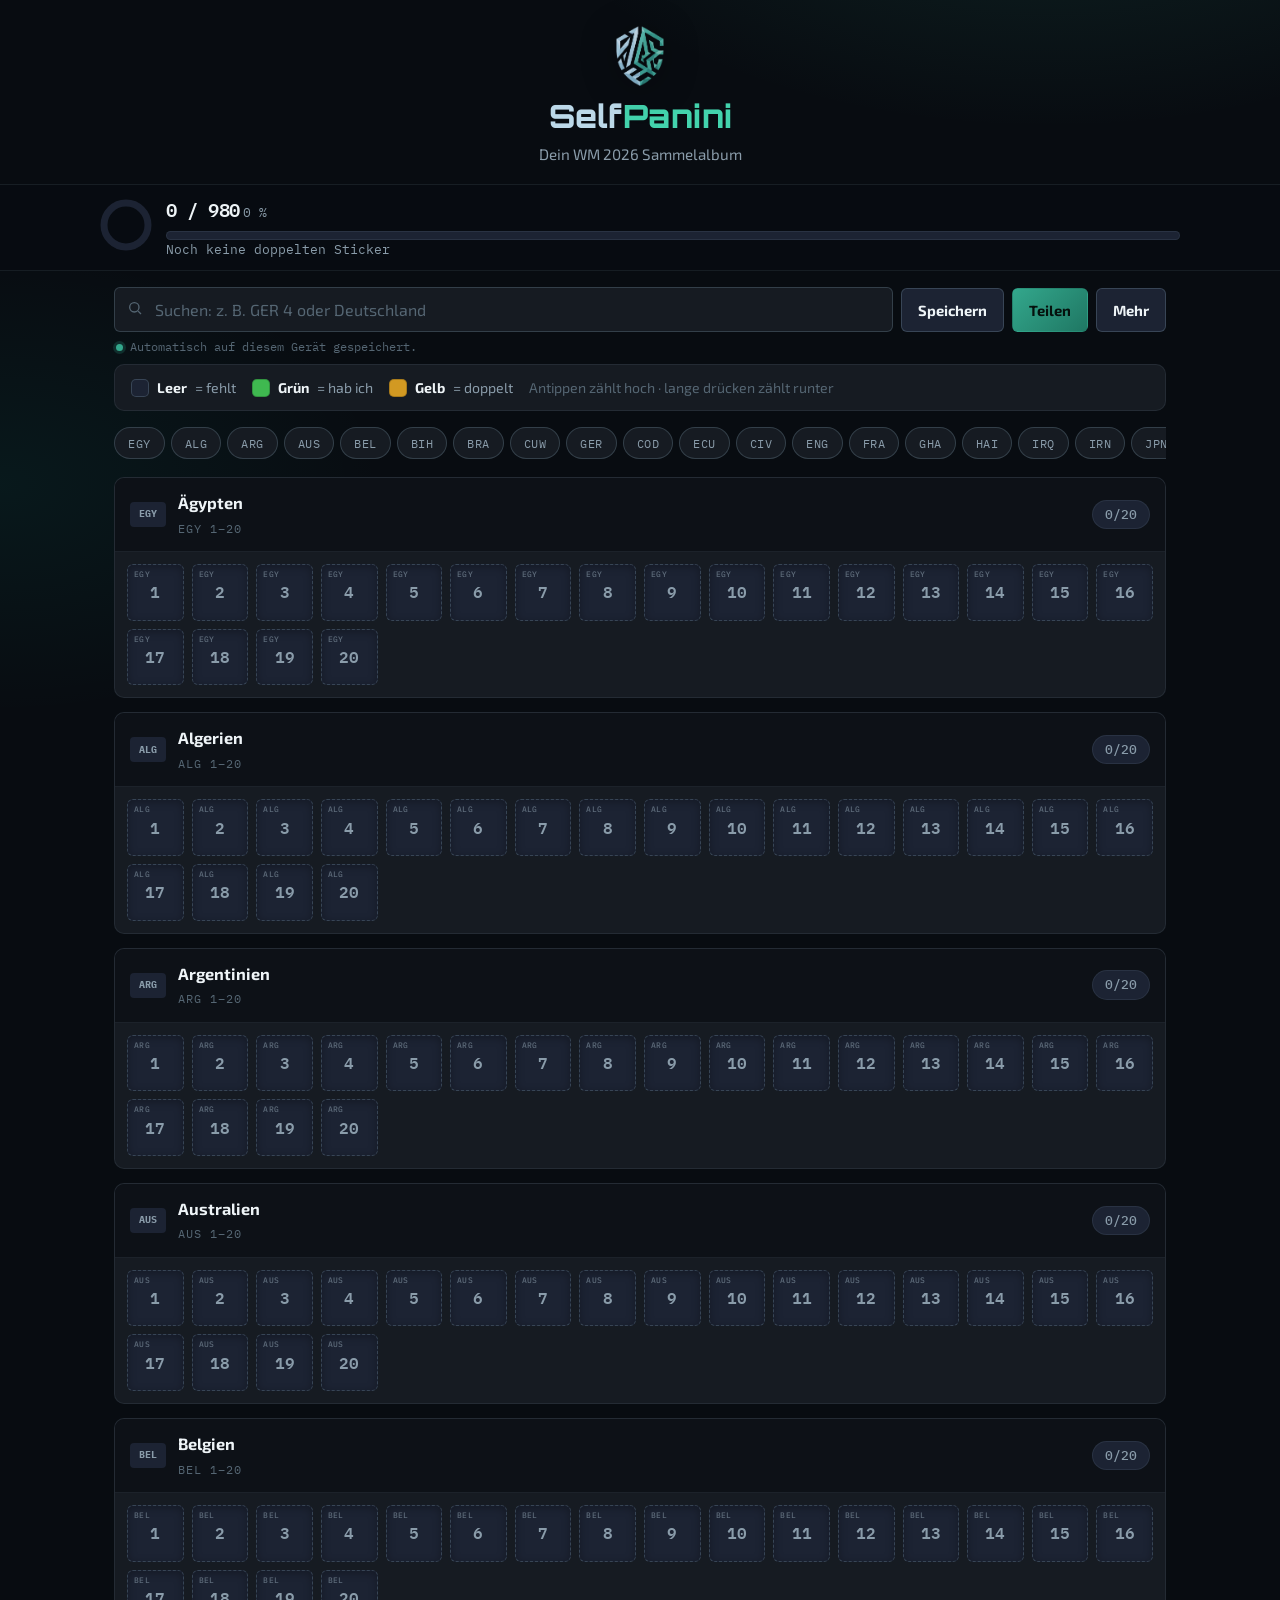
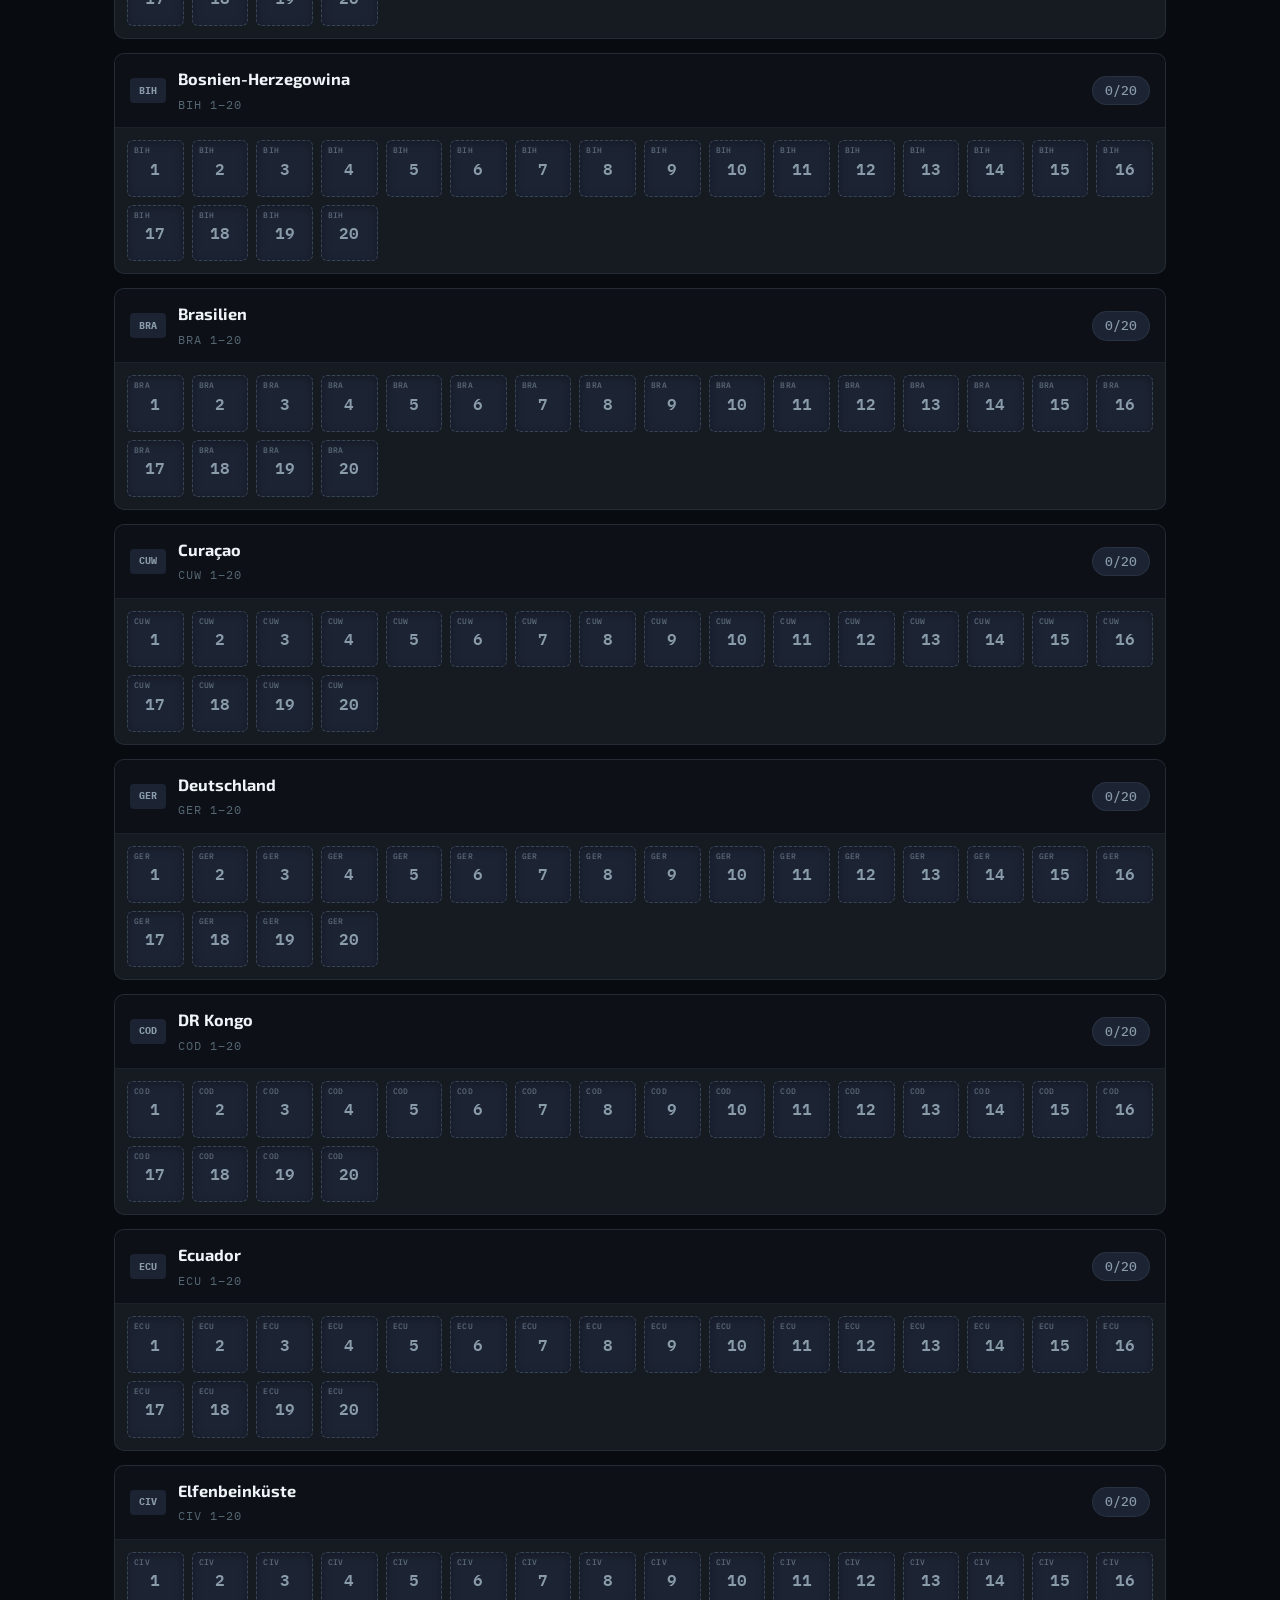
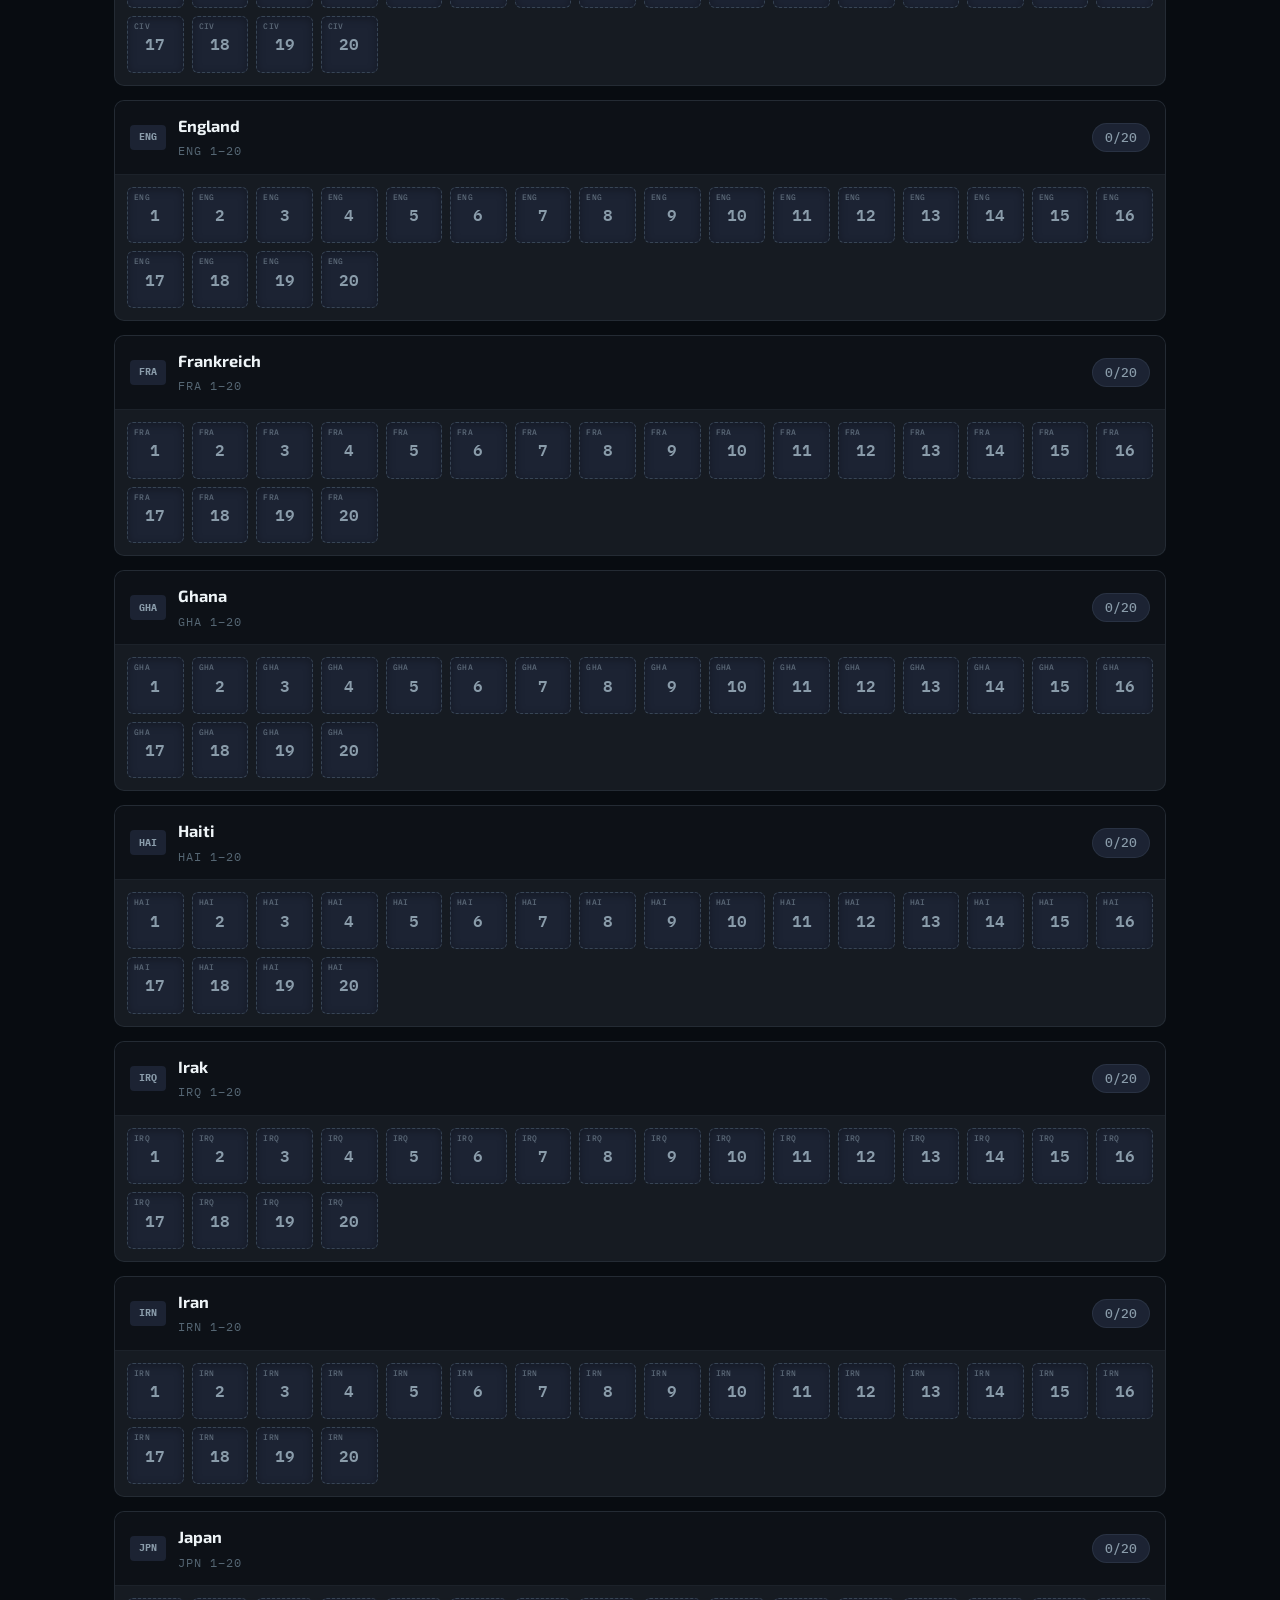
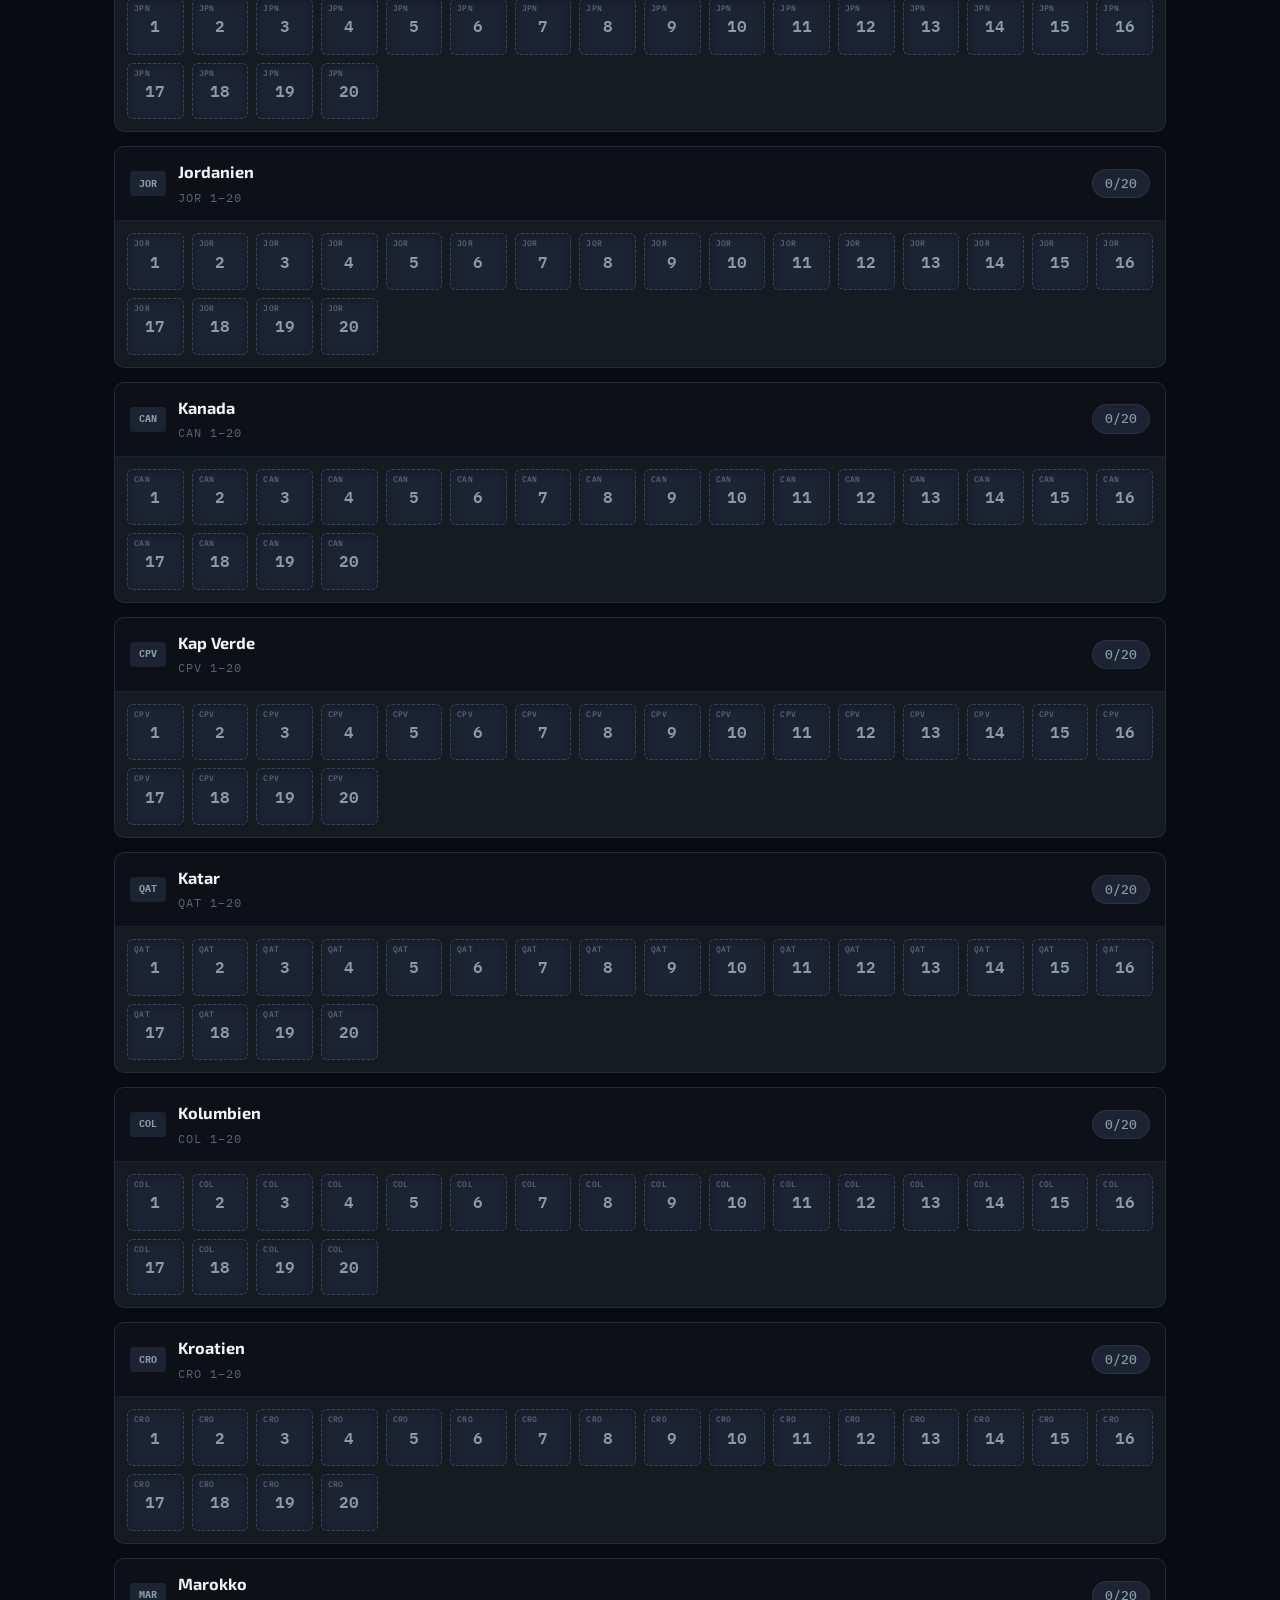
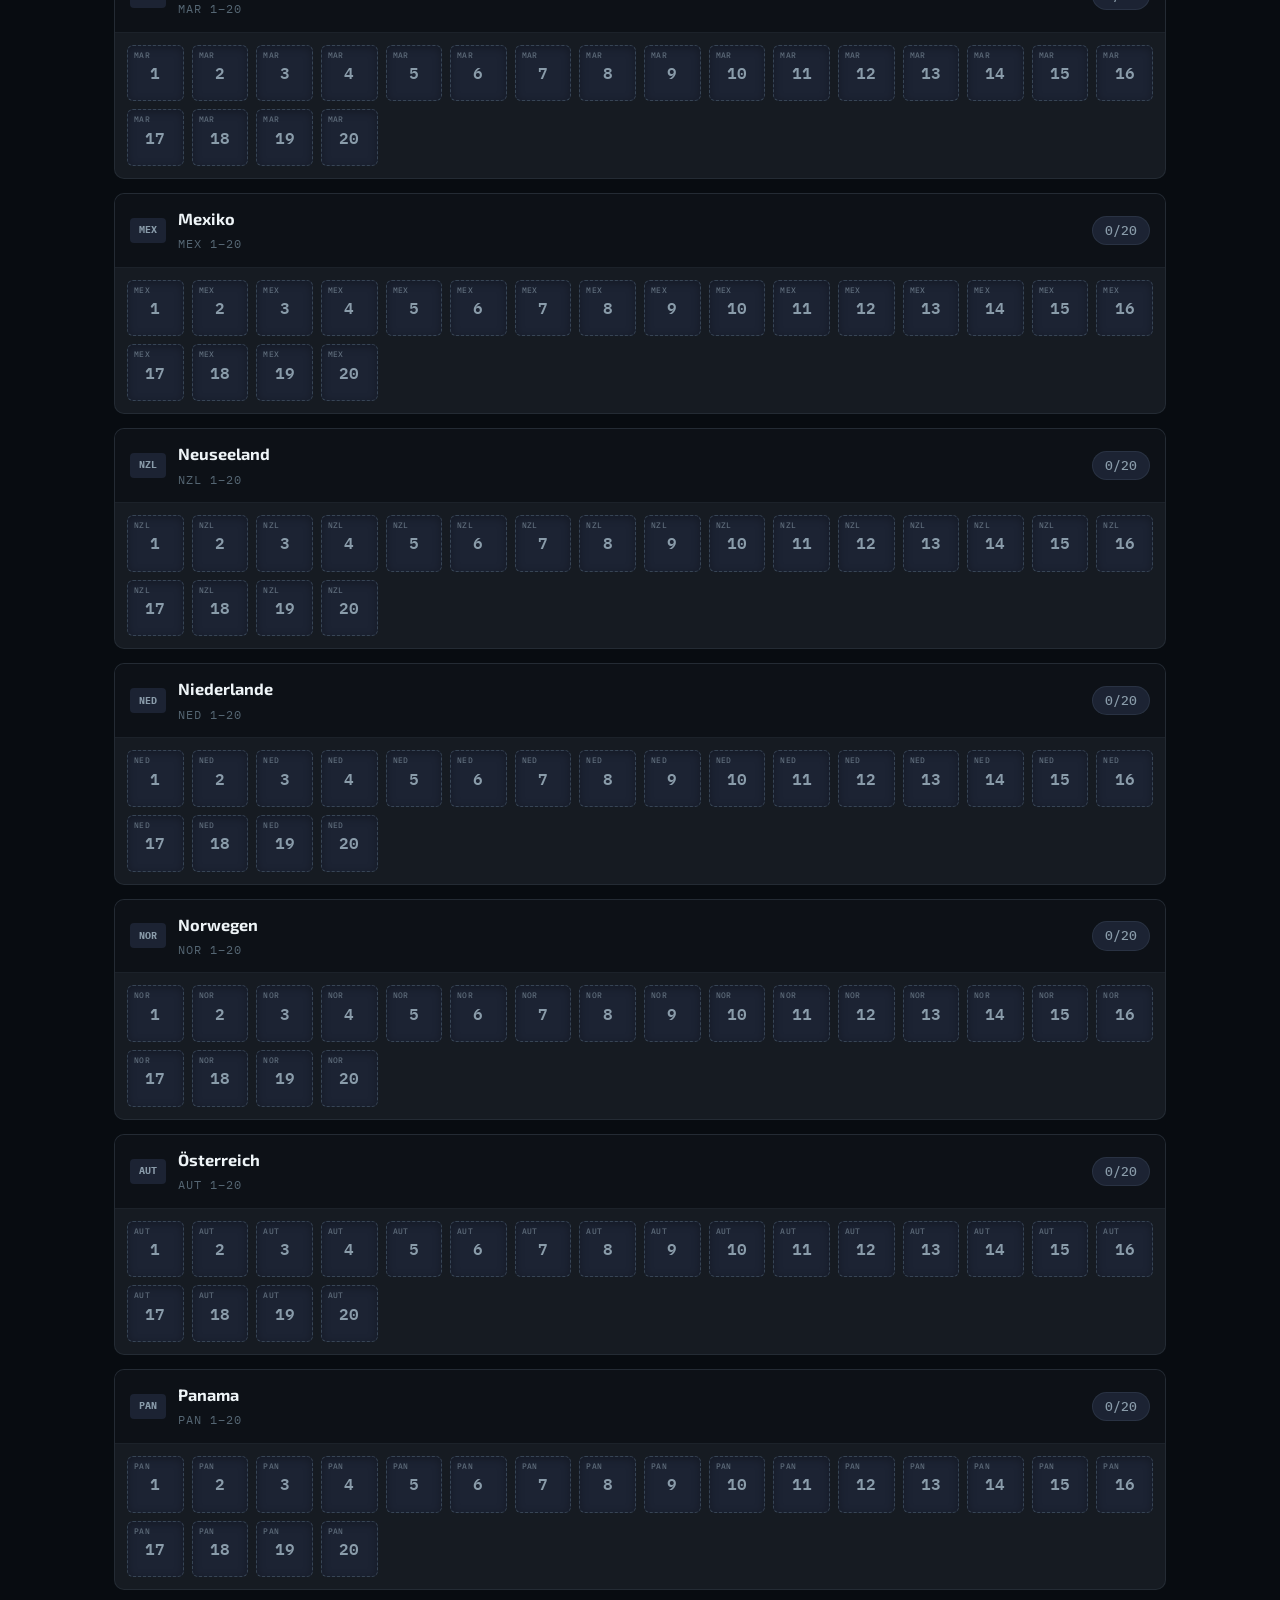
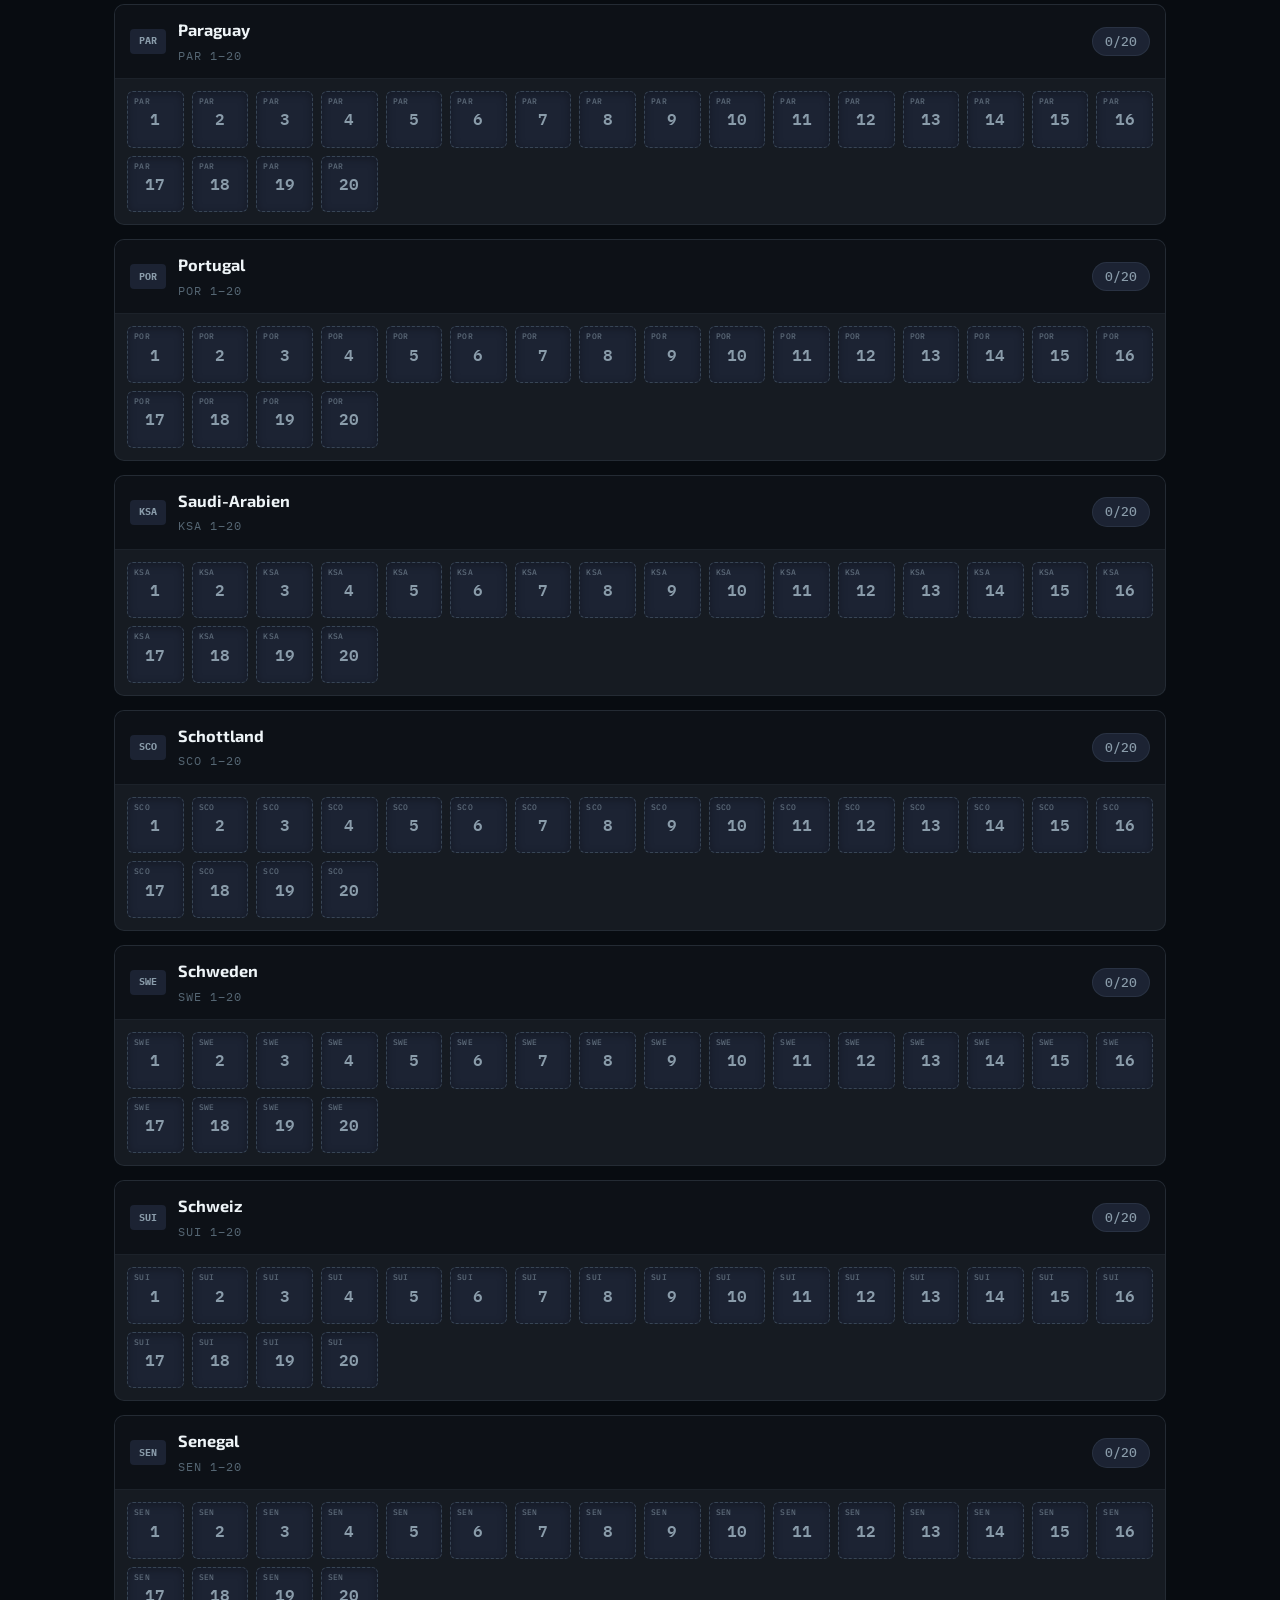
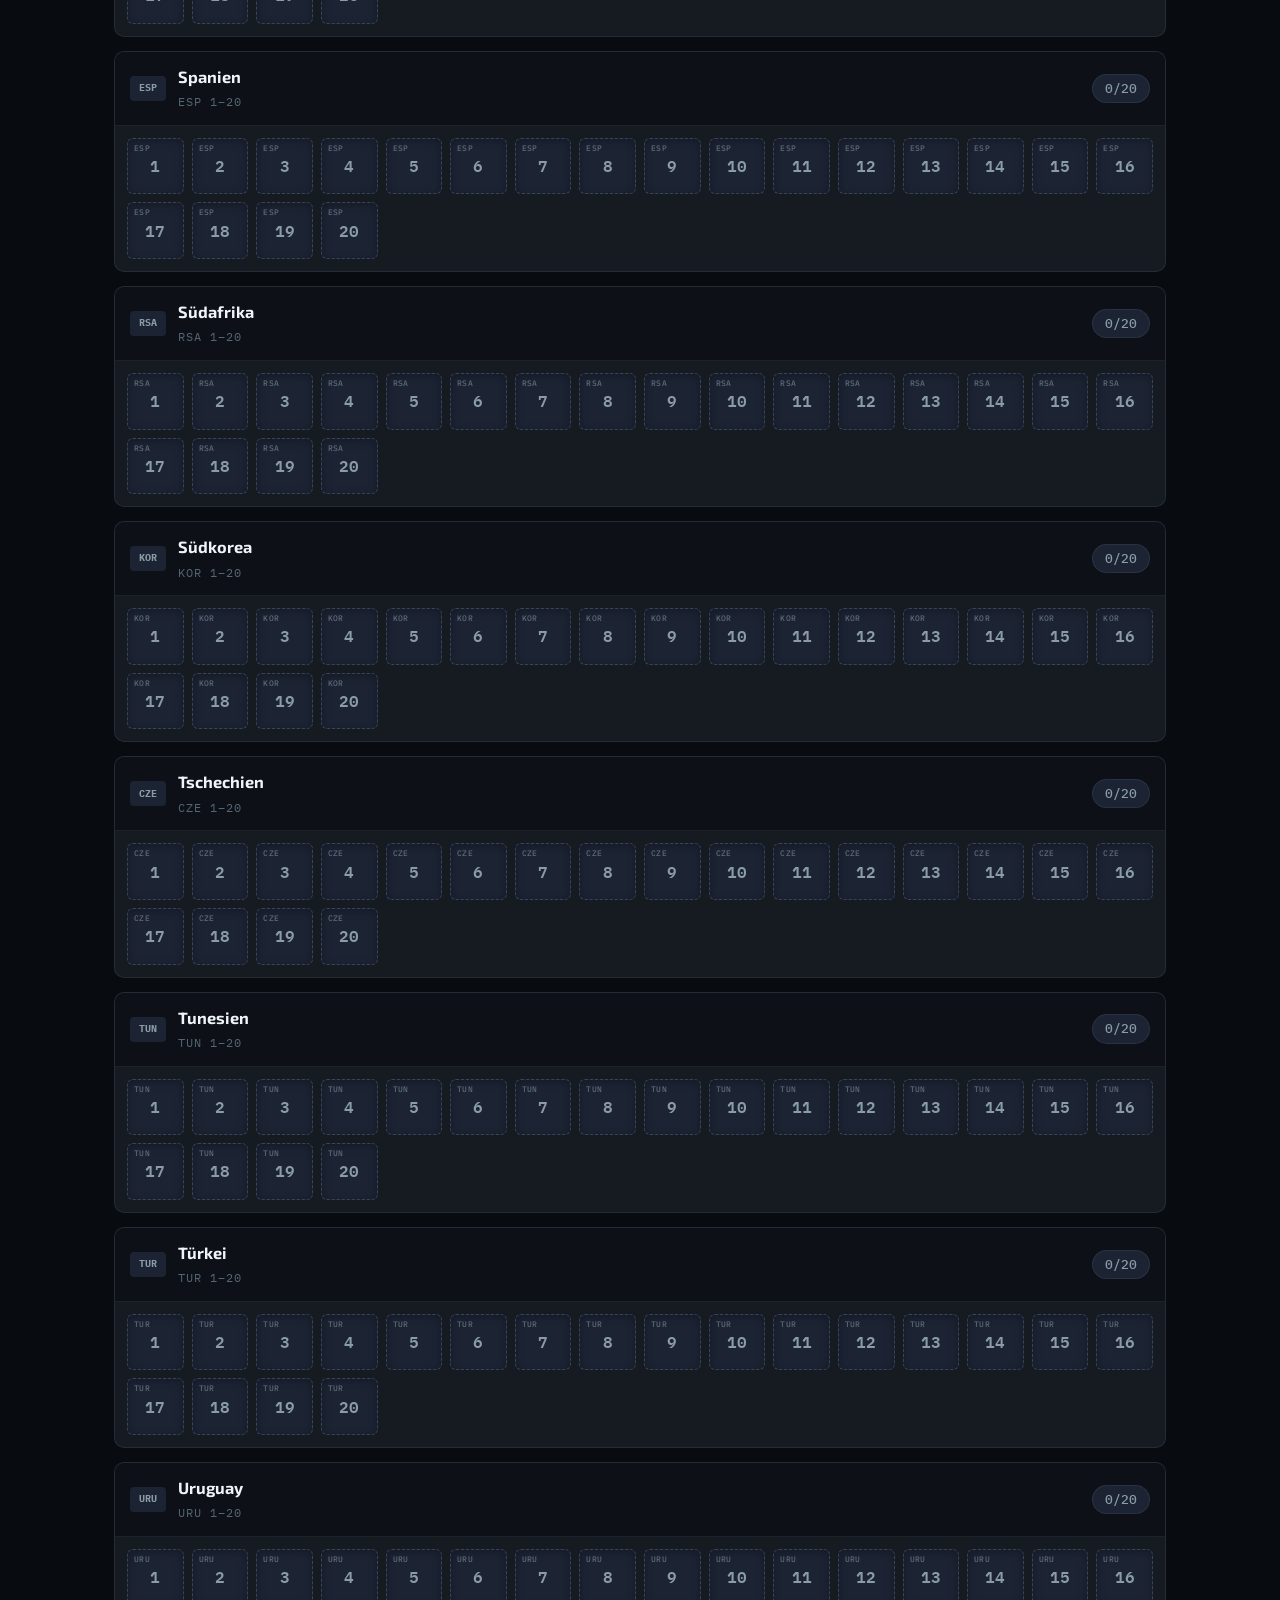
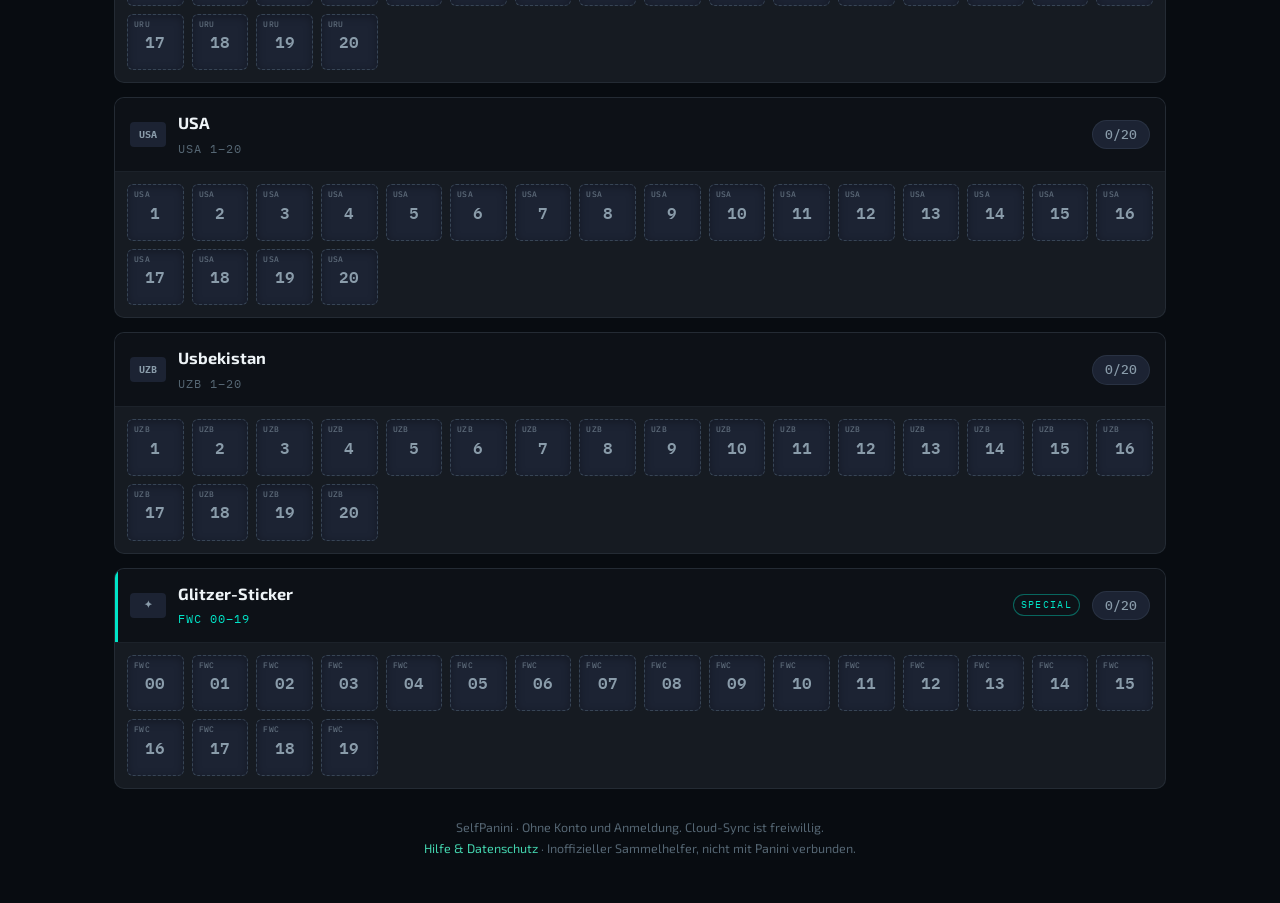
==== index.html @ 16255088 "fix: Glitzer-Sticker heissen FWC (nicht FCW) - Anzeige umgestellt, interne IDs unveraendert (Daten b" ====
<!doctype html>
<html lang="de">
<head>
<meta charset="utf-8" />
<meta name="viewport" content="width=device-width, initial-scale=1, viewport-fit=cover" />
<title>SelfPanini · WM 2026 Sammelalbum</title>
<meta name="description" content="Einfacher Sticker-Tracker für das WM 2026 Sammelalbum: Haben, Fehlt und Doppelte eintragen und mit Freunden tauschen." />
<meta name="theme-color" content="#080c11" />
<link rel="icon" href="assets/shield.png" />
<link rel="preconnect" href="https://fonts.googleapis.com" />
<link rel="preconnect" href="https://fonts.gstatic.com" crossorigin />
<link href="https://fonts.googleapis.com/css2?family=Exo+2:wght@400;600;700;800&family=IBM+Plex+Mono:wght@400;500;600&display=swap" rel="stylesheet" />
<style>
  /* Wortmarke lokal (Marken-Standard, nicht von Google abhängig) */
  @font-face{font-family:"Orbitron";src:url("assets/fonts/Orbitron.ttf") format("truetype");
    font-weight:400 900;font-style:normal;font-display:swap}
  /* ---------- Self Design Tokens ---------- */
  :root{
    --self-bg-0:#080c11; --self-bg-1:#0d1117; --self-bg-2:#161b22; --self-bg-3:#1c2333;
    --self-line:rgba(157,189,208,.10); --self-line-strong:rgba(157,189,208,.22);
    --self-teal:#33a78c; --self-teal-bright:#43d3ad; --self-teal-deep:#1f7763; --self-cyan:#00e5c8;
    --self-ice:#9dbdd0; --self-ice-bright:#bcd9e9;
    --self-green:#3fb950; --self-red:#f85149; --self-yellow:#d29922;
    --self-text:#eef4f7; --self-text-2:#8a9caa; --self-text-3:#556673;
    --self-font-sans:"Exo 2",system-ui,-apple-system,sans-serif;
    --self-font-mono:"IBM Plex Mono",ui-monospace,"SF Mono",monospace;
    --self-radius:10px; --self-radius-sm:6px;
    --self-glow-teal:0 0 60px -12px rgba(51,167,140,.45);
    --self-ease:cubic-bezier(.16,1,.3,1); --self-dur-fast:150ms; --self-dur:300ms;
    color-scheme:dark;
  }
  *{box-sizing:border-box}
  html,body{margin:0}
  body{
    font-family:var(--self-font-sans);color:var(--self-text);
    background:
      radial-gradient(900px 480px at 82% -160px, rgba(51,167,140,.16) 0%, transparent 60%),
      radial-gradient(700px 420px at 0% 4%, rgba(0,229,200,.06) 0%, transparent 55%),
      var(--self-bg-0);
    -webkit-text-size-adjust:100%;padding-bottom:44px;overflow-x:hidden;font-size:15px;line-height:1.5;
  }
  .wrap{max-width:1080px;margin:0 auto;padding:0 14px}
  .mono{font-family:var(--self-font-mono)}

  /* ---------- Header ---------- */
  header.top{padding:26px 0 18px;text-align:center;border-bottom:1px solid var(--self-line)}
  header.top img.shield{height:60px;width:auto;display:block;margin:0 auto 14px;
    filter:drop-shadow(0 4px 16px rgba(0,0,0,.5))}
  .wordmark{font-family:"Orbitron",var(--self-font-sans);font-weight:800;font-size:2rem;
    line-height:1;letter-spacing:.5px}
  .wordmark .s{color:var(--self-ice-bright)}
  .wordmark .p{color:var(--self-teal-bright)}
  header.top p{margin:11px 0 0;color:var(--self-text-2);font-size:.95rem}

  /* ---------- Sticky Fortschritt ---------- */
  .progress-bar{position:sticky;top:0;z-index:30;background:rgba(8,12,17,.94);
    border-bottom:1px solid var(--self-line)}
  .progress-inner{display:flex;align-items:center;gap:14px;padding:11px 0}
  .ring{flex:0 0 auto}
  .prog-txt{flex:1;min-width:0}
  .prog-txt b{font-size:1.2rem;font-family:var(--self-font-mono);font-weight:600;letter-spacing:-.5px}
  .prog-txt .sub{color:var(--self-text-2);font-size:.82rem;font-family:var(--self-font-mono)}
  .track{height:9px;border-radius:99px;background:var(--self-bg-3);overflow:hidden;margin-top:6px;
    box-shadow:inset 0 0 0 1px var(--self-line)}
  .track > i{display:block;height:100%;width:0;border-radius:99px;
    background:linear-gradient(90deg,var(--self-teal),var(--self-cyan));transition:width .4s var(--self-ease)}

  /* ---------- Toolbar ---------- */
  .toolbar{display:flex;gap:8px;flex-wrap:wrap;align-items:center;margin:16px 0 6px}
  .search{flex:1;min-width:170px;position:relative}
  .search input{width:100%;padding:12px 14px 12px 40px;border-radius:var(--self-radius-sm);
    border:1px solid var(--self-line-strong);font-size:1rem;background:var(--self-bg-2);
    color:var(--self-text);font-family:inherit}
  .search input::placeholder{color:var(--self-text-3)}
  .search input:focus{outline:none;border-color:var(--self-teal);box-shadow:0 0 0 3px rgba(51,167,140,.18)}
  .search svg{position:absolute;left:13px;top:13px;color:var(--self-text-3)}
  .btn{border:1px solid transparent;border-radius:var(--self-radius-sm);padding:12px 16px;font-size:.92rem;
    font-weight:700;cursor:pointer;font-family:inherit;display:inline-flex;align-items:center;gap:8px;
    white-space:nowrap;transition:all var(--self-dur-fast) var(--self-ease)}
  .btn-primary{background:linear-gradient(135deg,var(--self-teal),var(--self-teal-deep));color:#05110d}
  .btn-primary:hover{filter:brightness(1.08)}
  .btn-ghost{background:var(--self-bg-3);color:var(--self-text);border-color:var(--self-line-strong)}
  .btn-ghost:hover{border-color:var(--self-teal)}
  .btn:active{transform:translateY(1px)}
  .autosave-hint{margin:6px 2px 0;font-size:.74rem;color:var(--self-text-3);font-family:var(--self-font-mono);
    display:flex;align-items:center;gap:7px}
  .autosave-hint::before{content:"";width:7px;height:7px;border-radius:99px;background:var(--self-teal);
    box-shadow:0 0 0 3px rgba(51,167,140,.2)}

  /* ---------- Legende ---------- */
  .legend{display:flex;gap:16px;flex-wrap:wrap;background:var(--self-bg-2);
    border:1px solid var(--self-line);border-radius:var(--self-radius);padding:12px 16px;margin:8px 0 4px;
    font-size:.88rem;color:var(--self-text-2)}
  .legend b{color:var(--self-text)}
  .chip{display:inline-flex;align-items:center;gap:8px}
  .dot{width:18px;height:18px;border-radius:5px;display:inline-block;box-shadow:inset 0 0 0 1px rgba(0,0,0,.2)}
  .dot.miss{background:var(--self-bg-3);box-shadow:inset 0 0 0 1px var(--self-line-strong)}
  .dot.have{background:var(--self-green)}
  .dot.dup{background:var(--self-yellow)}

  /* ---------- Team-Sprungnavigation ---------- */
  .jump{display:flex;gap:6px;overflow-x:auto;padding:12px 0 4px;-webkit-overflow-scrolling:touch}
  .jump button{flex:0 0 auto;border:1px solid var(--self-line-strong);background:var(--self-bg-2);
    border-radius:99px;padding:7px 13px;font-size:.78rem;cursor:pointer;
    font-family:var(--self-font-mono);color:var(--self-text-2);letter-spacing:.5px;
    transition:all var(--self-dur-fast) var(--self-ease)}
  .jump button:hover{border-color:var(--self-teal);color:var(--self-text)}

  /* ---------- Team-Karten ---------- */
  .team{background:var(--self-bg-2);border:1px solid var(--self-line);border-radius:var(--self-radius);
    margin:14px 0;overflow:hidden;scroll-margin-top:150px;transition:box-shadow var(--self-dur) var(--self-ease)}
  .team-head{display:flex;align-items:center;gap:12px;padding:13px 15px;cursor:pointer;
    background:var(--self-bg-1);border-bottom:1px solid var(--self-line);position:relative}
  .team-head::before{content:"";position:absolute;left:0;top:0;bottom:0;width:3px;background:transparent}
  .team-head .flag-img{width:36px;height:25px;object-fit:cover;border-radius:4px;flex:0 0 auto;display:block;
    box-shadow:0 0 0 1px var(--self-line-strong), 0 2px 6px rgba(0,0,0,.4)}
  .fl-fallback{width:36px;height:25px;border-radius:4px;background:var(--self-bg-3);
    display:grid;place-items:center;font-size:.6rem;font-weight:700;flex:0 0 auto;
    font-family:var(--self-font-mono);color:var(--self-text-2)}
  .team-head .nm{flex:1;min-width:0}
  .team-head .nm b{display:block;font-size:1.02rem;font-weight:700}
  .team-head .nm span{font-size:.72rem;color:var(--self-text-3);font-family:var(--self-font-mono);letter-spacing:1px}
  .team-head .cnt{font-size:.8rem;font-weight:500;font-family:var(--self-font-mono);background:var(--self-bg-3);
    color:var(--self-text-2);padding:5px 10px;border-radius:99px;min-width:58px;text-align:center;
    box-shadow:inset 0 0 0 1px var(--self-line)}
  .team-head .done-badge{display:none;font-family:var(--self-font-mono);font-size:.66rem;font-weight:600;
    letter-spacing:.12em;text-transform:uppercase;color:#05110d;background:var(--self-teal);
    padding:5px 9px;border-radius:99px}
  .team-body{padding:12px;display:grid;grid-template-columns:repeat(auto-fill,minmax(56px,1fr));gap:8px}

  /* Glitzer-Special: Cyan-Signal statt Regenbogen */
  .team-head.special::before{background:var(--self-cyan)}
  .team-head.special .nm span{color:var(--self-cyan)}
  .team-head .special-tag{display:none}
  .team-head.special .special-tag{display:inline-block;font-family:var(--self-font-mono);font-size:.6rem;
    letter-spacing:.14em;text-transform:uppercase;color:var(--self-cyan);
    box-shadow:inset 0 0 0 1px rgba(0,229,200,.4);padding:4px 8px;border-radius:99px}

  /* Team komplett = Teal-Belohnung (Signatur, sparsam) */
  .team.done{box-shadow:0 0 0 1px var(--self-teal), var(--self-glow-teal)}
  .team.done .team-head::before{background:var(--self-teal)}
  .team.done .team-head .cnt{color:var(--self-teal-bright)}
  .team.done .team-head .done-badge{display:block;animation:pill .4s var(--self-ease)}
  @keyframes pill{0%{transform:scale(.4);opacity:0}100%{transform:scale(1);opacity:1}}

  /* ---------- Zellen ---------- */
  /* leere Zelle = Album-Klebeplatz */
  .cell{position:relative;aspect-ratio:1/1;border-radius:var(--self-radius-sm);
    border:1.5px dashed var(--self-line-strong);background:var(--self-bg-3);
    color:var(--self-text-2);font-weight:600;font-size:1rem;font-family:var(--self-font-mono);
    display:grid;place-items:center;cursor:pointer;user-select:none;
    box-shadow:inset 0 2px 8px rgba(0,0,0,.28);
    transition:transform .14s cubic-bezier(.34,1.56,.64,1), background var(--self-dur-fast) var(--self-ease), border-color var(--self-dur-fast) var(--self-ease);
    -webkit-tap-highlight-color:transparent;touch-action:manipulation}
  .cell small{position:absolute;top:3px;left:6px;font-size:.5rem;opacity:.6;font-weight:500;letter-spacing:.3px}
  .cell:active{transform:scale(.9)}
  .cell:focus-visible{outline:3px solid var(--self-teal);outline-offset:2px;z-index:2}
  /* gefüllt = aufgeklebter Sticker */
  .cell.have,.cell.dup{border-style:solid;box-shadow:0 3px 10px rgba(0,0,0,.4)}
  .cell.have{background:linear-gradient(160deg,#57cf68 0%,var(--self-green) 60%,#2e9840 100%);
    border-color:#2e9840;color:#04210b}
  .cell.dup{background:linear-gradient(160deg,#e8b23a 0%,var(--self-yellow) 58%,#a9780f 100%);
    border-color:#a9780f;color:#241a00}
  .cell.have::before,.cell.dup::before{content:"";position:absolute;inset:0;border-radius:5px;
    background:linear-gradient(135deg,rgba(255,255,255,.4) 0%,rgba(255,255,255,0) 45%);pointer-events:none}
  .cell.pop{animation:stick .34s cubic-bezier(.34,1.56,.64,1)}
  @keyframes stick{0%{transform:rotate(var(--tilt,0deg)) scale(.5)}60%{transform:rotate(var(--tilt,0deg)) scale(1.14)}100%{transform:rotate(var(--tilt,0deg)) scale(1)}}
  /* nur aufgeklebte Sticker leicht schief */
  .cell.have,.cell.dup{transform:rotate(var(--tilt,0deg))}
  .cell.have:active,.cell.dup:active{transform:rotate(var(--tilt,0deg)) scale(.9)}
  .cell .badge{position:absolute;bottom:-6px;right:-6px;background:var(--self-bg-0);color:var(--self-text);
    border:1px solid var(--self-line-strong);border-radius:99px;min-width:20px;height:20px;padding:0 4px;
    font-size:.64rem;font-family:var(--self-font-mono);display:grid;place-items:center;z-index:2}

  /* ---------- Modal ---------- */
  .overlay{position:fixed;inset:0;background:rgba(4,7,10,.72);display:none;align-items:flex-end;
    justify-content:center;z-index:60}
  .overlay.open{display:flex}
  .sheet{background:var(--self-bg-1);width:100%;max-width:560px;border-radius:16px 16px 0 0;
    max-height:88vh;overflow:auto;border:1px solid var(--self-line-strong);border-bottom:none;
    box-shadow:0 -20px 60px rgba(0,0,0,.6);animation:rise .25s var(--self-ease);padding:6px 18px 26px}
  @media(min-width:620px){.overlay{align-items:center}.sheet{border-radius:16px;border-bottom:1px solid var(--self-line-strong)}}
  @keyframes rise{from{transform:translateY(40px);opacity:.6}to{transform:none;opacity:1}}
  .grabber{width:44px;height:5px;border-radius:99px;background:var(--self-line-strong);margin:10px auto 8px}
  .sheet h2{margin:6px 0 2px;font-size:1.25rem;font-weight:800}
  .sheet .lead{color:var(--self-text-2);font-size:.9rem;margin:0 0 14px}
  .listbox{background:var(--self-bg-2);border:1px solid var(--self-line);border-radius:var(--self-radius);
    padding:12px;font-size:.9rem;line-height:1.7;max-height:200px;overflow:auto;white-space:pre-wrap;
    word-break:break-word;font-family:var(--self-font-mono);color:var(--self-text-2)}
  .row-btns{display:flex;gap:8px;flex-wrap:wrap;margin:12px 0 4px}
  .row-btns .btn{flex:1;justify-content:center;min-width:130px}
  .field{margin:10px 0}
  .field label{display:block;font-size:.68rem;color:var(--self-text-3);margin-bottom:6px;font-weight:600;
    font-family:var(--self-font-mono);letter-spacing:.14em;text-transform:uppercase}
  .field input{width:100%;padding:11px 13px;border:1px solid var(--self-line-strong);
    border-radius:var(--self-radius-sm);font-size:1rem;font-family:inherit;background:var(--self-bg-2);color:var(--self-text)}
  .field input:focus{outline:none;border-color:var(--self-teal);box-shadow:0 0 0 3px rgba(51,167,140,.18)}
  .section-title{font-size:.66rem;text-transform:uppercase;letter-spacing:.16em;color:var(--self-text-3);
    font-weight:600;margin:18px 0 6px;font-family:var(--self-font-mono)}
  .synccode{font-family:var(--self-font-mono);font-size:1.35rem;font-weight:600;letter-spacing:.1em;
    color:var(--self-teal-bright);background:var(--self-bg-2);border:1px solid var(--self-line-strong);
    border-radius:var(--self-radius-sm);padding:13px 14px;text-align:center;margin:0 0 10px;user-select:all}
  .match{border:1px solid var(--self-line);border-radius:var(--self-radius);overflow:hidden;margin:8px 0}
  .match .mh{padding:10px 12px;font-weight:700;font-size:.9rem}
  .match .mh.get{background:rgba(63,185,80,.14);color:var(--self-green);border-bottom:1px solid var(--self-line)}
  .match .mh.give{background:rgba(210,153,34,.14);color:var(--self-yellow);border-bottom:1px solid var(--self-line)}
  .match .mb{padding:10px 12px;font-size:.88rem;line-height:1.7;color:var(--self-text-2);font-family:var(--self-font-mono)}
  .muted{color:var(--self-text-3)}
  .toast{position:fixed;left:50%;bottom:24px;transform:translateX(-50%) translateY(30px);
    background:var(--self-bg-3);color:var(--self-text);padding:12px 18px;border-radius:var(--self-radius-sm);
    font-weight:600;border:1px solid var(--self-teal);box-shadow:0 12px 40px rgba(0,0,0,.6);opacity:0;
    pointer-events:none;transition:.25s var(--self-ease);z-index:80;font-size:.9rem}
  .toast.show{opacity:1;transform:translateX(-50%) translateY(0)}
  footer{text-align:center;color:var(--self-text-3);font-size:.78rem;margin-top:28px;line-height:1.7}
  footer a{color:var(--self-teal-bright);text-decoration:none}
  footer a:hover{text-decoration:underline}
  .hidden{display:none!important}
  @media (prefers-reduced-motion:reduce){
    *{animation-duration:.001ms!important;animation-iteration-count:1!important;transition-duration:.001ms!important}
  }

  /* ---------- Handy & Tablet ---------- */
  @media (max-width:680px){
    header.top img.logo{height:64px}
    .team-body{grid-template-columns:repeat(auto-fill,minmax(50px,1fr));gap:7px;padding:10px}
    .cell{font-size:.9rem}
    .team-head{padding:12px}
    .team-head .nm b{font-size:.98rem}
  }
  @media (max-width:400px){
    .team-body{grid-template-columns:repeat(auto-fill,minmax(44px,1fr));gap:6px}
    .cell{font-size:.82rem}
    .cell small{font-size:.46rem}
    .toolbar .btn{flex:1;justify-content:center}
  }
  @media (pointer:coarse){.cell{min-height:46px}.jump button{padding:8px 14px}}
</style>
</head>
<body>

<header class="top">
  <div class="wrap">
    <img class="shield" src="assets/shield.png" alt="SelfPanini" width="60" height="74" />
    <div class="wordmark"><span class="s">Self</span><span class="p">Panini</span></div>
    <p>Dein WM 2026 Sammelalbum</p>
  </div>
</header>

<div class="progress-bar">
  <div class="wrap progress-inner">
    <div class="ring">
      <svg width="52" height="52" viewBox="0 0 52 52" aria-hidden="true">
        <circle cx="26" cy="26" r="22" fill="none" stroke="#1c2333" stroke-width="7"/>
        <circle id="ringFill" cx="26" cy="26" r="22" fill="none" stroke="#33a78c" stroke-width="7"
          stroke-linecap="round" stroke-dasharray="138.2" stroke-dashoffset="138.2"
          transform="rotate(-90 26 26)"/>
      </svg>
    </div>
    <div class="prog-txt">
      <b><span id="haveCount">0</span> / 980</b> <span id="pct" class="sub">0 %</span>
      <div class="track"><i id="trackFill"></i></div>
      <div class="sub" id="dupLine">Noch keine doppelten Sticker</div>
    </div>
  </div>
</div>

<div class="wrap">

  <div class="toolbar">
    <div class="search">
      <svg width="16" height="16" viewBox="0 0 24 24" fill="none" stroke="currentColor" stroke-width="2"><circle cx="11" cy="11" r="7"/><path d="m21 21-4.3-4.3"/></svg>
      <input id="search" type="search" inputmode="text" placeholder="Suchen: z. B. GER 4 oder Deutschland" />
    </div>
    <button class="btn btn-ghost" id="btnSave">Speichern</button>
    <button class="btn btn-primary" id="btnShare">Teilen</button>
    <button class="btn btn-ghost" id="btnMenu">Mehr</button>
  </div>
  <p class="autosave-hint" id="autosaveHint">Automatisch auf diesem Gerät gespeichert.</p>

  <div class="legend">
    <span class="chip"><span class="dot miss"></span> <b>Leer</b> = fehlt</span>
    <span class="chip"><span class="dot have"></span> <b>Grün</b> = hab ich</span>
    <span class="chip"><span class="dot dup"></span> <b>Gelb</b> = doppelt</span>
    <span class="chip muted">Antippen zählt hoch · lange drücken zählt runter</span>
  </div>

  <div class="jump" id="jump"></div>

  <div id="teams"></div>

  <footer>
    SelfPanini · Ohne Konto und Anmeldung. Cloud-Sync ist freiwillig.<br>
    <a href="hilfe.html">Hilfe &amp; Datenschutz</a> · Inoffizieller Sammelhelfer, nicht mit Panini verbunden.
  </footer>
</div>

<!-- Teilen-Modal -->
<div class="overlay" id="shareModal">
  <div class="sheet">
    <div class="grabber"></div>
    <h2>Teilen &amp; Tauschen</h2>
    <p class="lead">Verschicke deine Listen oder einen Tausch-Link an Freunde.</p>

    <div class="field">
      <label for="nick">Dein Spitzname (für Freunde sichtbar)</label>
      <input id="nick" type="text" maxlength="20" placeholder="z. B. Tom" />
      <p class="lead" style="margin:6px 0 0">Tipp: Nimm einen Spitznamen – keinen echten voll­ständigen Namen.</p>
    </div>

    <div class="section-title">Meine Listen</div>
    <div class="listbox" id="listPreview">–</div>
    <div class="row-btns">
      <button class="btn btn-ghost" id="btnCopyList">Listen kopieren</button>
      <button class="btn btn-primary" id="btnWhats">Per WhatsApp</button>
    </div>

    <div class="section-title">Tausch-Link</div>
    <p class="lead" style="margin:0 0 8px">Ein Freund öffnet den Link und sieht sofort, was ihr tauschen könnt.</p>
    <div class="row-btns">
      <button class="btn btn-primary" id="btnShortLink">Kurzer Link (Cloud)</button>
      <button class="btn btn-ghost" id="btnTradeLink">Langer Link (ohne Cloud)</button>
    </div>
    <p class="lead" style="margin:6px 0 0">Kurzer Link ist winzig, braucht aber Internet. Der lange Link läuft komplett ohne Cloud.</p>

    <div class="section-title">Menü schließen</div>
    <div class="row-btns">
      <button class="btn btn-ghost" id="btnCloseShare" style="flex:1">Fertig</button>
    </div>
  </div>
</div>

<!-- Mehr-Modal -->
<div class="overlay" id="menuModal">
  <div class="sheet">
    <div class="grabber"></div>
    <h2>Mehr</h2>
    <p class="lead">Sicherung &amp; Verwaltung deiner Sammlung.</p>
    <div class="row-btns">
      <button class="btn btn-ghost" id="btnExport">Backup speichern</button>
      <button class="btn btn-ghost" id="btnImport">Backup laden</button>
    </div>
    <input type="file" id="fileImport" accept="application/json" class="hidden" />

    <div class="section-title">Cloud-Sync (Geräte abgleichen)</div>
    <p class="lead" id="syncStatus" style="margin:0 0 10px">Nicht verbunden – nur auf diesem Gerät gespeichert.</p>
    <div id="syncConnected" class="hidden">
      <div class="synccode" id="syncCodeBox">–</div>
      <p class="lead" style="margin:-2px 0 8px">Gib diesen Code auf deinen anderen Geräten ein – dann gleicht sich alles automatisch ab.</p>
      <p class="lead" style="margin:0 0 10px;color:var(--self-yellow)">Der Code ist kein Passwort: Wer ihn kennt, sieht dein Album. Nur mit deinen Geräten oder Tausch-Freunden teilen.</p>
      <div class="row-btns">
        <button class="btn btn-ghost" id="btnSyncCopy">Code kopieren</button>
        <button class="btn btn-ghost" id="btnSyncNow">Jetzt abgleichen</button>
        <button class="btn btn-ghost" id="btnSyncOff">Trennen</button>
      </div>
      <div class="row-btns">
        <button class="btn btn-ghost" id="btnSyncDelete" style="flex:1;color:var(--self-red);border-color:rgba(248,81,73,.4)">Sammlung aus Cloud löschen</button>
      </div>
    </div>
    <div id="syncDisconnected">
      <div class="row-btns">
        <button class="btn btn-primary" id="btnSyncNew">Sync-Code erstellen</button>
      </div>
      <div class="field" style="margin-top:10px">
        <label for="syncInput">Oder mit vorhandenem Code verbinden</label>
        <input id="syncInput" type="text" inputmode="text" autocapitalize="characters" placeholder="z. B. PANINI-7F3KQ2" />
      </div>
      <div class="row-btns">
        <button class="btn btn-ghost" id="btnSyncConnect" style="flex:1">Verbinden</button>
      </div>
    </div>

    <div class="section-title">Zurücksetzen</div>
    <div class="row-btns">
      <button class="btn btn-ghost" id="btnReset" style="color:var(--self-red);border-color:rgba(248,81,73,.4)">Alles zurücksetzen</button>
    </div>
    <div class="row-btns">
      <button class="btn btn-ghost" id="btnCloseMenu" style="flex:1">Schließen</button>
    </div>
  </div>
</div>

<!-- Tausch-Ansicht-Modal -->
<div class="overlay" id="tradeModal">
  <div class="sheet">
    <div class="grabber"></div>
    <h2 id="tradeTitle">Tausch-Vorschlag</h2>
    <p class="lead" id="tradeLead">Vergleich mit deiner Sammlung.</p>
    <div id="tradeBody"></div>
    <div class="row-btns">
      <button class="btn btn-primary" id="btnCloseTrade" style="flex:1">Schließen</button>
    </div>
  </div>
</div>

<div class="toast" id="toast"></div>

<script>
(function(){
  "use strict";

  /* ---------- Daten: 48 Teams (alphabetisch) + Glitzer FCW 00–19 ---------- */
  var TEAMS = [
    {code:'EGY',name:'Ägypten',iso:'eg'},
    {code:'ALG',name:'Algerien',iso:'dz'},
    {code:'ARG',name:'Argentinien',iso:'ar'},
    {code:'AUS',name:'Australien',iso:'au'},
    {code:'BEL',name:'Belgien',iso:'be'},
    {code:'BIH',name:'Bosnien-Herzegowina',iso:'ba'},
    {code:'BRA',name:'Brasilien',iso:'br'},
    {code:'CUW',name:'Curaçao',iso:'cw'},
    {code:'COD',name:'DR Kongo',iso:'cd'},
    {code:'GER',name:'Deutschland',iso:'de'},
    {code:'ECU',name:'Ecuador',iso:'ec'},
    {code:'CIV',name:'Elfenbeinküste',iso:'ci'},
    {code:'ENG',name:'England',iso:'gb-eng'},
    {code:'FRA',name:'Frankreich',iso:'fr'},
    {code:'GHA',name:'Ghana',iso:'gh'},
    {code:'HAI',name:'Haiti',iso:'ht'},
    {code:'IRQ',name:'Irak',iso:'iq'},
    {code:'IRN',name:'Iran',iso:'ir'},
    {code:'JPN',name:'Japan',iso:'jp'},
    {code:'JOR',name:'Jordanien',iso:'jo'},
    {code:'CAN',name:'Kanada',iso:'ca'},
    {code:'CPV',name:'Kap Verde',iso:'cv'},
    {code:'QAT',name:'Katar',iso:'qa'},
    {code:'COL',name:'Kolumbien',iso:'co'},
    {code:'CRO',name:'Kroatien',iso:'hr'},
    {code:'MAR',name:'Marokko',iso:'ma'},
    {code:'MEX',name:'Mexiko',iso:'mx'},
    {code:'NZL',name:'Neuseeland',iso:'nz'},
    {code:'NED',name:'Niederlande',iso:'nl'},
    {code:'NOR',name:'Norwegen',iso:'no'},
    {code:'AUT',name:'Österreich',iso:'at'},
    {code:'PAN',name:'Panama',iso:'pa'},
    {code:'PAR',name:'Paraguay',iso:'py'},
    {code:'POR',name:'Portugal',iso:'pt'},
    {code:'KSA',name:'Saudi-Arabien',iso:'sa'},
    {code:'SCO',name:'Schottland',iso:'gb-sct'},
    {code:'SWE',name:'Schweden',iso:'se'},
    {code:'SUI',name:'Schweiz',iso:'ch'},
    {code:'SEN',name:'Senegal',iso:'sn'},
    {code:'ESP',name:'Spanien',iso:'es'},
    {code:'RSA',name:'Südafrika',iso:'za'},
    {code:'KOR',name:'Südkorea',iso:'kr'},
    {code:'CZE',name:'Tschechien',iso:'cz'},
    {code:'TUN',name:'Tunesien',iso:'tn'},
    {code:'TUR',name:'Türkei',iso:'tr'},
    {code:'URU',name:'Uruguay',iso:'uy'},
    {code:'USA',name:'USA',iso:'us'},
    {code:'UZB',name:'Usbekistan',iso:'uz'}
  ];
  var PER_TEAM = 20;
  var SPECIAL = {code:'FCW', name:'Glitzer-Sticker', count:20}; // FCW 00 .. FCW 19

  // Feste Reihenfolge aller 980 Sticker-IDs (Basis der Link-Kodierung)
  var ORDER = [];
  TEAMS.forEach(function(t){ for(var n=1;n<=PER_TEAM;n++) ORDER.push(t.code+n); });
  for(var s=0;s<SPECIAL.count;s++) ORDER.push('FCW'+s);
  var TOTAL = ORDER.length; // 980
  // Anzeige-Reihenfolge alphabetisch nach LÄNDERNAME (ORDER oben bleibt fix -> Sync/Links stabil)
  var DISPLAY = TEAMS.slice().sort(function(a,b){ return a.name.localeCompare(b.name,'de'); });

  // Echtes Flaggen-Bild (flagcdn.com); bei Fehler/offline -> Kürzel-Kästchen
  function flagHTML(t){
    return '<img class="flag-img" alt="'+t.name+'" width="36" height="25" '+
      'src="https://flagcdn.com/w80/'+t.iso+'.png" '+
      'srcset="https://flagcdn.com/w80/'+t.iso+'.png 1x, https://flagcdn.com/w160/'+t.iso+'.png 2x" '+
      'onerror="this.outerHTML=&quot;<span class=\\&quot;fl-fallback\\&quot;>'+t.code+'</span>&quot;">';
  }

  // Label für eine ID (FCW mit führender Null anzeigen)
  function labelFor(id){
    if(id.indexOf('FCW')===0){
      var num = id.slice(3);
      return 'FWC '+(num.length<2?('0'+num):num);
    }
    var m = id.match(/^([A-Z]+)(\d+)$/);
    return m ? (m[1]+' '+m[2]) : id;
  }

  /* ---------- Zustand ---------- */
  var STORAGE_KEY = 'selfpanini_v1';
  var state = load();          // { id: anzahl }
  var nick = localStorage.getItem('selfpanini_nick') || '';

  /* ---------- Cloud-Sync (Worker + KV, Code-basiert) ---------- */
  var WORKER='https://selfpanini-sync.s3lfcod3r.workers.dev';
  var syncCode = localStorage.getItem('selfpanini_sync') || '';
  var localUpdatedAt = parseInt(localStorage.getItem('selfpanini_updated')||'0',10);
  var pushTimer=null, pollTimer=null;

  function markLocalChanged(){
    localUpdatedAt=Date.now();
    localStorage.setItem('selfpanini_updated', String(localUpdatedAt));
    schedulePush();
  }
  function schedulePush(){
    if(!syncCode) return;
    if(pushTimer) clearTimeout(pushTimer);
    pushTimer=setTimeout(cloudPush, 1400);
  }
  function cloudPush(){
    if(!syncCode) return;
    var payload=JSON.stringify({v:1, nick:nick, state:state, updatedAt:localUpdatedAt||Date.now()});
    fetch(WORKER+'/a/'+encodeURIComponent(syncCode), {method:'PUT', headers:{'Content-Type':'application/json'}, body:payload}).catch(function(){});
  }
  function cloudPull(showToast){
    if(!syncCode) return;
    fetch(WORKER+'/a/'+encodeURIComponent(syncCode)).then(function(r){return r.json();}).then(function(d){
      if(d && !d.empty && d.state && (d.updatedAt||0) > localUpdatedAt){
        state=d.state;
        if(d.nick){ nick=d.nick; localStorage.setItem('selfpanini_nick',nick); }
        localUpdatedAt=d.updatedAt; localStorage.setItem('selfpanini_updated',String(localUpdatedAt));
        save(); rerenderAll();
        if(showToast) toast('Von der Cloud aktualisiert');
      } else if(showToast){ toast('Alles aktuell'); }
    }).catch(function(){ if(showToast) toast('Cloud nicht erreichbar'); });
  }
  function genCode(){
    var A='ABCDEFGHJKLMNPQRSTUVWXYZ23456789', s='';
    for(var i=0;i<6;i++) s+=A[Math.floor(Math.random()*A.length)];
    return 'PANINI-'+s;
  }
  function mergeMax(a,b){ var out={},k; for(k in a) out[k]=a[k]; for(k in b){ out[k]=Math.max(out[k]||0, b[k]); } return out; }
  function createCode(){
    syncCode=genCode(); localStorage.setItem('selfpanini_sync', syncCode);
    localUpdatedAt=Date.now(); localStorage.setItem('selfpanini_updated', String(localUpdatedAt));
    renderSyncUI(); cloudPush(); startPoll(); toast('Sync-Code erstellt');
  }
  function connectCode(code){
    code=(code||'').trim().toUpperCase();
    if(!/^[A-Z0-9-]{4,40}$/.test(code)){ toast('Ungültiger Code'); return; }
    fetch(WORKER+'/a/'+encodeURIComponent(code)).then(function(r){return r.json();}).then(function(d){
      var haveLocal = Object.keys(state).length>0;
      if(d && !d.empty && d.state){
        state = haveLocal ? mergeMax(state, d.state) : d.state;
        if(d.nick && !nick){ nick=d.nick; localStorage.setItem('selfpanini_nick',nick); }
      }
      syncCode=code; localStorage.setItem('selfpanini_sync', syncCode);
      localUpdatedAt=Date.now(); localStorage.setItem('selfpanini_updated', String(localUpdatedAt));
      save(); rerenderAll(); renderSyncUI(); cloudPush(); startPoll();
      toast('Verbunden: '+code);
    }).catch(function(){ toast('Cloud nicht erreichbar'); });
  }
  function disconnectSync(){
    syncCode=''; localStorage.removeItem('selfpanini_sync'); stopPoll(); renderSyncUI(); toast('Verbindung getrennt');
  }
  function cloudDelete(){
    if(!syncCode) return;
    if(!confirm('Die Sammlung dieses Codes aus der Cloud löschen?\n\nDeine Sticker auf DIESEM Gerät bleiben erhalten. Andere Geräte behalten ihren Stand, bis sie neu verbinden.')) return;
    // leeren Stand mit updatedAt:0 -> Cloud-Kopie leer, überschreibt aber keine anderen Geräte
    fetch(WORKER+'/a/'+encodeURIComponent(syncCode), {method:'PUT', headers:{'Content-Type':'application/json'},
      body:JSON.stringify({v:1,nick:'',state:{},updatedAt:0})}).then(function(){ toast('Aus der Cloud gelöscht'); }).catch(function(){ toast('Cloud nicht erreichbar'); });
    syncCode=''; localStorage.removeItem('selfpanini_sync'); stopPoll(); renderSyncUI();
  }
  function startPoll(){ stopPoll(); if(!syncCode) return; pollTimer=setInterval(function(){ if(document.visibilityState==='visible') cloudPull(false); }, 20000); }
  function stopPoll(){ if(pollTimer){ clearInterval(pollTimer); pollTimer=null; } }
  function renderSyncUI(){
    var conn=document.getElementById('syncConnected');
    var disc=document.getElementById('syncDisconnected');
    var status=document.getElementById('syncStatus');
    var hint=document.getElementById('autosaveHint');
    if(!conn) return;
    if(syncCode){
      conn.classList.remove('hidden'); disc.classList.add('hidden');
      document.getElementById('syncCodeBox').textContent=syncCode;
      status.textContent='Verbunden – gleicht sich automatisch zwischen deinen Geräten ab.';
      if(hint) hint.textContent='Automatisch gespeichert & mit deinen Geräten abgeglichen ('+syncCode+').';
    } else {
      conn.classList.add('hidden'); disc.classList.remove('hidden');
      status.textContent='Nicht verbunden – nur auf diesem Gerät gespeichert.';
      if(hint) hint.textContent='Automatisch auf diesem Gerät gespeichert.';
    }
  }

  function load(){
    try{ var raw = localStorage.getItem(STORAGE_KEY); return raw ? JSON.parse(raw) : {}; }
    catch(e){ return {}; }
  }
  function save(){ try{ localStorage.setItem(STORAGE_KEY, JSON.stringify(state)); }catch(e){} }
  function countOf(id){ return state[id]|0; }
  function setCount(id,v){ if(v<=0){ delete state[id]; } else { state[id]=Math.min(v,9); } save(); markLocalChanged(); }

  /* ---------- Rendering ---------- */
  var teamsEl = document.getElementById('teams');
  var jumpEl  = document.getElementById('jump');

  function makeTeamCard(t){
    var card = document.createElement('section');
    card.className='team'; card.id='team-'+t.code;
    var head = document.createElement('div'); head.className='team-head';
    head.innerHTML =
      flagHTML(t)+
      '<span class="nm"><b>'+t.name+'</b><span>'+t.code+' 1–20</span></span>'+
      '<span class="done-badge">Komplett</span>'+
      '<span class="cnt" data-cnt="'+t.code+'">0/'+PER_TEAM+'</span>';
    card.appendChild(head);
    var body = document.createElement('div'); body.className='team-body';
    for(var n=1;n<=PER_TEAM;n++){ body.appendChild(makeCell(t.code+n, String(n))); }
    card.appendChild(body);
    return card;
  }

  function makeSpecialCard(){
    var card = document.createElement('section');
    card.className='team'; card.id='team-FCW';
    var head=document.createElement('div'); head.className='team-head special';
    head.innerHTML =
      '<span class="fl-fallback">✦</span>'+
      '<span class="nm"><b>Glitzer-Sticker</b><span>FWC 00–19</span></span>'+
      '<span class="special-tag">Special</span>'+
      '<span class="done-badge">Komplett</span>'+
      '<span class="cnt" data-cnt="FCW">0/'+SPECIAL.count+'</span>';
    card.appendChild(head);
    var body=document.createElement('div'); body.className='team-body';
    for(var s=0;s<SPECIAL.count;s++){ body.appendChild(makeCell('FCW'+s, (s<10?('0'+s):String(s)))); }
    card.appendChild(body);
    return card;
  }

  function idTeam(id){ return id.indexOf('FCW')===0 ? 'FCW' : id.match(/^[A-Z]+/)[0]; }
  function bump(id,delta){ setCount(id, countOf(id)+delta); }

  // kleine, stabile Schräglage je Sticker
  function tiltFor(id){
    var h=0; for(var i=0;i<id.length;i++){ h=(h*31+id.charCodeAt(i))>>>0; }
    return (((h%9)-4)*0.6).toFixed(2)+'deg';
  }

  function makeCell(id, shortLabel){
    var c=document.createElement('div');
    c.className='cell'; c.dataset.id=id;
    c.style.setProperty('--tilt', tiltFor(id));
    c.setAttribute('role','button');
    c.setAttribute('tabindex','0');
    c.setAttribute('aria-label', labelFor(id));
    c.innerHTML='<small>'+(id.indexOf('FCW')===0?'FWC':id.replace(/[0-9]+$/,''))+'</small>'+shortLabel+'<span class="badge hidden"></span>';
    paintCell(c);
    c.addEventListener('click', function(){
      var wasEmpty = countOf(id)===0;
      bump(id, +1); paintCell(c); refreshTeam(idTeam(id)); refreshProgress();
      if(wasEmpty){ c.classList.remove('pop'); void c.offsetWidth; c.classList.add('pop'); }
    });
    c.addEventListener('keydown', function(e){ if(e.key==='Enter'||e.key===' '){ e.preventDefault(); c.click(); } });
    c.addEventListener('contextmenu', function(e){ e.preventDefault(); bump(id,-1); paintCell(c); refreshTeam(idTeam(id)); refreshProgress(); });
    var lpTimer=null, longFired=false;
    c.addEventListener('touchstart', function(){ longFired=false; lpTimer=setTimeout(function(){ longFired=true; bump(id,-1); paintCell(c); refreshTeam(idTeam(id)); refreshProgress(); if(navigator.vibrate)navigator.vibrate(15); }, 480); }, {passive:true});
    c.addEventListener('touchend', function(e){ if(lpTimer)clearTimeout(lpTimer); if(longFired){ e.preventDefault(); } }, {passive:false});
    c.addEventListener('touchmove', function(){ if(lpTimer)clearTimeout(lpTimer); });
    return c;
  }

  function paintCell(c){
    var id=c.dataset.id, v=countOf(id);
    var badge=c.querySelector('.badge');
    c.classList.remove('have','dup');
    if(v<=0){ badge.classList.add('hidden'); return; }
    if(v===1){ c.classList.add('have'); badge.classList.add('hidden'); }
    else { c.classList.add('dup'); badge.classList.remove('hidden'); badge.textContent='×'+(v-1); }
  }

  function refreshTeam(code){
    var el=document.querySelector('[data-cnt="'+code+'"]');
    if(!el)return;
    var max = code==='FCW'?SPECIAL.count:PER_TEAM;
    var have=0;
    if(code==='FCW'){ for(var s=0;s<SPECIAL.count;s++) if(countOf('FCW'+s)>0) have++; }
    else { for(var n=1;n<=PER_TEAM;n++) if(countOf(code+n)>0) have++; }
    el.textContent=have+'/'+max;
    var card=el.closest('.team');
    if(card) card.classList.toggle('done', have===max);
  }

  var C = 2*Math.PI*22;
  function refreshProgress(){
    var have=0, dup=0;
    ORDER.forEach(function(id){ var v=countOf(id); if(v>0)have++; if(v>1)dup+=(v-1); });
    document.getElementById('haveCount').textContent=have;
    var pct = Math.round(have/TOTAL*100);
    document.getElementById('pct').textContent=pct+' %';
    document.getElementById('trackFill').style.width=pct+'%';
    document.getElementById('ringFill').style.strokeDashoffset = (C*(1-have/TOTAL)).toFixed(1);
    var dl=document.getElementById('dupLine');
    if(have===TOTAL){ dl.textContent='Album komplett – Glückwunsch!'; }
    else { dl.textContent = dup>0 ? (dup+' Sticker doppelt – super zum Tauschen!') : 'Noch keine doppelten Sticker'; }
  }

  function buildAll(){
    var frag=document.createDocumentFragment();
    DISPLAY.forEach(function(t){ frag.appendChild(makeTeamCard(t)); });
    frag.appendChild(makeSpecialCard());
    teamsEl.appendChild(frag);
    // Sprungnavigation: Kürzel, in alphabetischer Länder-Reihenfolge (wie die Karten)
    DISPLAY.forEach(function(t){
      var b=document.createElement('button'); b.textContent=t.code; b.title=t.name;
      b.onclick=function(){ document.getElementById('team-'+t.code).scrollIntoView({behavior:'smooth'}); };
      jumpEl.appendChild(b);
    });
    var bs=document.createElement('button'); bs.textContent='FWC'; bs.title='Glitzer-Sticker';
    bs.onclick=function(){ document.getElementById('team-FCW').scrollIntoView({behavior:'smooth'}); };
    jumpEl.appendChild(bs);
    TEAMS.forEach(function(t){ refreshTeam(t.code); });
    refreshTeam('FCW');
    refreshProgress();
  }

  /* ---------- Suche ---------- */
  document.getElementById('search').addEventListener('input', function(e){
    var q=e.target.value.trim().toLowerCase();
    if(!q) return;
    var t=TEAMS.filter(function(x){return x.name.toLowerCase().indexOf(q)===0 || x.code.toLowerCase()===q;})[0];
    if(t){ document.getElementById('team-'+t.code).scrollIntoView({behavior:'smooth'}); return; }
    var m=q.replace(/\s+/g,'').match(/^([a-z]+)(\d+)$/);
    if(m){
      var code=m[1].toUpperCase();
      var cell=document.querySelector('.cell[data-id="'+code+m[2]+'"]');
      if(cell){ cell.scrollIntoView({behavior:'smooth',block:'center'});
        cell.animate([{boxShadow:'0 0 0 0 rgba(51,167,140,.8)'},{boxShadow:'0 0 0 10px rgba(51,167,140,0)'}],{duration:700}); }
    }
  });

  /* ---------- Listen (fehlt / doppelt) ---------- */
  function missingList(){ var out=[]; ORDER.forEach(function(id){ if(countOf(id)===0) out.push(labelFor(id)); }); return out; }
  function dupList(){ var out=[]; ORDER.forEach(function(id){ var v=countOf(id); if(v>1){ var n=v-1; out.push(labelFor(id)+(n>1?(' ('+n+'×)'):'')); } }); return out; }
  function listText(){
    var miss=missingList(), dup=dupList();
    var name = nick ? (nick+' – ') : '';
    var s = name+'WM 2026 Sammelalbum\n';
    s += '\nMir fehlen ('+miss.length+'):\n' + (miss.length?miss.join(', '):'– nichts, komplett!');
    s += '\n\nIch hab doppelt ('+dup.length+'):\n' + (dup.length?dup.join(', '):'– keine');
    return s;
  }

  /* ---------- Tausch-Link Kodierung (Bitmap + Doppelte-Liste, optional gzip -> Base64) ---------- */
  function bytesToB64url(bytes){
    var bin=''; for(var i=0;i<bytes.length;i++) bin+=String.fromCharCode(bytes[i]);
    return btoa(bin).replace(/\+/g,'-').replace(/\//g,'_').replace(/=+$/,'');
  }
  function b64urlToBytes(s){
    s=s.replace(/-/g,'+').replace(/_/g,'/'); while(s.length%4) s+='=';
    var bin=atob(s); var out=new Uint8Array(bin.length);
    for(var i=0;i<bin.length;i++) out[i]=bin.charCodeAt(i);
    return out;
  }
  function gzip(bytes){
    var cs=new CompressionStream('gzip'); var w=cs.writable.getWriter(); w.write(bytes); w.close();
    return new Response(cs.readable).arrayBuffer().then(function(ab){ return new Uint8Array(ab); });
  }
  function gunzip(bytes){
    var ds=new DecompressionStream('gzip'); var w=ds.writable.getWriter(); w.write(bytes); w.close();
    return new Response(ds.readable).arrayBuffer().then(function(ab){ return new Uint8Array(ab); });
  }
  // Roh-Format: Bitmap "hab ich" (1 Bit/Sticker) + Liste der Doppelten (Index als uint16)
  function packRaw(){
    var nb=Math.ceil(TOTAL/8), dbl=[], bm=new Uint8Array(nb), i;
    for(i=0;i<TOTAL;i++){ var c=countOf(ORDER[i]); if(c>=1) bm[i>>3]|=(1<<(i&7)); if(c>=2) dbl.push(i); }
    var raw=new Uint8Array(nb+2+dbl.length*2);
    raw.set(bm,0); raw[nb]=(dbl.length>>8)&255; raw[nb+1]=dbl.length&255;
    for(var d=0;d<dbl.length;d++){ raw[nb+2+d*2]=(dbl[d]>>8)&255; raw[nb+2+d*2+1]=dbl[d]&255; }
    return raw;
  }
  function unpackRaw(bytes){
    var map={}, nb=Math.ceil(TOTAL/8), i;
    for(i=0;i<TOTAL;i++){ if((bytes[i>>3]>>(i&7))&1) map[ORDER[i]]=1; }
    var D=((bytes[nb]||0)<<8)|(bytes[nb+1]||0);
    for(var d=0;d<D;d++){ var idx=((bytes[nb+2+d*2]||0)<<8)|(bytes[nb+2+d*2+1]||0); if(ORDER[idx]) map[ORDER[idx]]=2; }
    return map;
  }
  function encodeState(){
    var raw=packRaw();
    var b='b'+bytesToB64url(raw); // Fallback: unkomprimiert
    if(typeof CompressionStream!=='undefined'){
      return gzip(raw).then(function(z){ var zs='z'+bytesToB64url(z); return zs.length<b.length?zs:b; }).catch(function(){ return b; });
    }
    return Promise.resolve(b);
  }
  function decodeState(str){
    if(!str) return Promise.resolve(null);
    var map={}, i;
    if(/^[0-9]{980}$/.test(str)){ // ganz altes Ziffernformat weiterhin lesbar
      for(i=0;i<TOTAL;i++){ var v=parseInt(str[i],10)||0; if(v>0) map[ORDER[i]]=v; }
      return Promise.resolve(map);
    }
    try{
      var tag=str.charAt(0), body=str.slice(1);
      if(tag==='z'){ return gunzip(b64urlToBytes(body)).then(unpackRaw).catch(function(){ return null; }); }
      if(tag==='b'){ return Promise.resolve(unpackRaw(b64urlToBytes(body))); }
      // Fallback: kurzzeitiges 2-Bit-Format ohne Tag
      var by=b64urlToBytes(str);
      for(i=0;i<TOTAL;i++){ var val=((by[i>>2]||0)>>((i&3)*2))&3; if(val>0) map[ORDER[i]]=val; }
      return Promise.resolve(map);
    }catch(e){ return Promise.resolve(null); }
  }
  function buildTradeLink(){
    var base = location.href.split('#')[0];
    return encodeState().then(function(enc){
      var p = 't='+enc;
      if(nick) p += '&n='+encodeURIComponent(nick);
      return base+'#'+p;
    });
  }

  /* ---------- Tausch-Ansicht ---------- */
  function openTradeFromHash(){
    var h=location.hash.slice(1); if(!h) return;
    var params={}; h.split('&').forEach(function(kv){ var p=kv.split('='); params[p[0]]=p[1]; });
    var fname = params.n ? decodeURIComponent(params.n) : 'Dein Freund';
    if(params.t){
      decodeState(decodeURIComponent(params.t)).then(function(friend){ if(friend) renderTrade(friend, fname); });
    } else if(params.s){
      fetch(WORKER+'/a/'+encodeURIComponent(params.s)).then(function(r){return r.json();}).then(function(d){
        if(d && !d.empty && d.state) renderTrade(d.state, d.nick||fname);
        else toast('Tausch-Code nicht gefunden');
      }).catch(function(){ toast('Cloud nicht erreichbar'); });
    }
  }
  function renderTrade(friend, fname){
    var iHaveAny = Object.keys(state).length>0;
    var youGet=[], youGive=[];
    ORDER.forEach(function(id){
      var mine=countOf(id), fr=friend[id]||0;
      if(fr>1 && mine===0) youGet.push(labelFor(id));
      if(mine>1 && fr===0) youGive.push(labelFor(id));
    });
    var frMiss=[], frDup=[];
    ORDER.forEach(function(id){ var v=friend[id]||0; if(v===0)frMiss.push(labelFor(id)); if(v>1)frDup.push(labelFor(id)); });

    document.getElementById('tradeTitle').textContent = fname+' – Tausch';
    var body=document.getElementById('tradeBody'); body.innerHTML='';
    if(iHaveAny){
      document.getElementById('tradeLead').textContent='Vergleich mit deiner Sammlung:';
      body.appendChild(matchBlock('get','Das kannst DU von '+fname+' bekommen', youGet, fname+' hat diese doppelt und dir fehlen sie.'));
      body.appendChild(matchBlock('give','Das kann '+fname+' von DIR bekommen', youGive, 'Du hast diese doppelt und '+fname+' fehlen sie.'));
    } else {
      document.getElementById('tradeLead').textContent='So sieht die Sammlung von '+fname+' aus. Trage erst deine eigenen Sticker ein, dann siehst du den direkten Tausch!';
      body.appendChild(matchBlock('give',fname+' hat doppelt', frDup, 'Diese Sticker könntest du bekommen.'));
      body.appendChild(matchBlock('get',fname+' fehlen noch', frMiss, frMiss.length+' Sticker fehlen.'));
    }
    openModal('tradeModal');
  }
  function matchBlock(kind,title,arr,hint){
    var d=document.createElement('div'); d.className='match';
    d.innerHTML='<div class="mh '+kind+'">'+title+' ('+arr.length+')</div>'+
      '<div class="mb">'+(arr.length? arr.join(', ') : '<span class="muted">'+hint+' – hier gerade nichts.</span>')+
      (arr.length?('<br><span class="muted">'+hint+'</span>'):'')+'</div>';
    return d;
  }

  /* ---------- Modals ---------- */
  function openModal(id){ document.getElementById(id).classList.add('open'); }
  function closeModal(id){ document.getElementById(id).classList.remove('open'); }
  document.querySelectorAll('.overlay').forEach(function(o){
    o.addEventListener('click', function(e){ if(e.target===o) o.classList.remove('open'); });
  });

  document.getElementById('btnShare').onclick=function(){
    document.getElementById('nick').value=nick;
    document.getElementById('listPreview').textContent=listText();
    openModal('shareModal');
  };
  document.getElementById('btnCloseShare').onclick=function(){ closeModal('shareModal'); };
  document.getElementById('btnMenu').onclick=function(){ renderSyncUI(); openModal('menuModal'); };
  document.getElementById('btnCloseMenu').onclick=function(){ closeModal('menuModal'); };
  document.getElementById('btnSyncNew').onclick=createCode;
  document.getElementById('btnSyncConnect').onclick=function(){ connectCode(document.getElementById('syncInput').value); };
  document.getElementById('btnSyncCopy').onclick=function(){ copy(syncCode,'Code kopiert!'); };
  document.getElementById('btnSyncNow').onclick=function(){ cloudPull(true); };
  document.getElementById('btnSyncOff').onclick=disconnectSync;
  document.getElementById('btnSyncDelete').onclick=cloudDelete;
  document.getElementById('btnCloseTrade').onclick=function(){ closeModal('tradeModal'); location.hash=''; };

  document.getElementById('nick').addEventListener('input', function(e){
    nick=e.target.value.trim(); localStorage.setItem('selfpanini_nick', nick);
    markLocalChanged();
    document.getElementById('listPreview').textContent=listText();
  });

  document.getElementById('btnCopyList').onclick=function(){ copy(listText(), 'Listen kopiert!'); };
  document.getElementById('btnWhats').onclick=function(){ window.open('https://wa.me/?text='+encodeURIComponent(listText()), '_blank'); };
  function shareOrCopy(link, msg){
    if(navigator.share){ navigator.share({title:'Mein WM 2026 Album', text:'Lass uns Sticker tauschen!', url:link}).catch(function(){ copy(link,msg); }); }
    else { copy(link,msg); }
  }
  document.getElementById('btnTradeLink').onclick=function(){
    buildTradeLink().then(function(link){ shareOrCopy(link,'Tausch-Link kopiert!'); });
  };
  // Kurzer Cloud-Link: Sammlung als Schnappschuss unter kurzem Code ablegen
  function genShareCode(){ var A='ABCDEFGHJKLMNPQRSTUVWXYZ23456789', s=''; for(var i=0;i<6;i++) s+=A[Math.floor(Math.random()*A.length)]; return s; }
  document.getElementById('btnShortLink').onclick=function(){
    var code=genShareCode();
    var link=location.href.split('#')[0]+'#s='+code;
    var payload=JSON.stringify({v:1, nick:nick, state:state, updatedAt:Date.now()});
    fetch(WORKER+'/a/'+encodeURIComponent(code), {method:'PUT', headers:{'Content-Type':'application/json'}, body:payload})
      .then(function(r){ if(r.ok) shareOrCopy(link,'Kurzer Tausch-Link kopiert!'); else toast('Cloud nicht erreichbar'); })
      .catch(function(){ toast('Cloud nicht erreichbar'); });
  };

  /* ---------- Backup ---------- */
  var saveHandle=null; // gemerkte Datei (File System Access API)
  function backupData(){ return JSON.stringify({v:1, nick:nick, state:state}); }
  function fallbackDownload(){
    var d=new Date();
    var stamp=d.getFullYear()+'-'+String(d.getMonth()+1).padStart(2,'0')+'-'+String(d.getDate()).padStart(2,'0');
    var blob=new Blob([backupData()], {type:'application/json'});
    var a=document.createElement('a'); a.href=URL.createObjectURL(blob);
    a.download='wm2026-album-'+stamp+'.json'; a.click();
    setTimeout(function(){ URL.revokeObjectURL(a.href); }, 1000);
    toast('Als Datei gespeichert');
  }
  async function saveBackup(){
    if(window.showSaveFilePicker){
      try{
        if(!saveHandle){
          saveHandle=await window.showSaveFilePicker({
            suggestedName:'wm2026-album-backup.json',
            types:[{description:'SelfPanini Sicherung', accept:{'application/json':['.json']}}]
          });
        }
        var w=await saveHandle.createWritable();
        await w.write(backupData()); await w.close();
        toast('Gespeichert (dieselbe Datei)');
        return;
      }catch(e){
        if(e && e.name==='AbortError') return; // abgebrochen
        saveHandle=null; // z.B. Recht entzogen -> Fallback
      }
    }
    fallbackDownload();
  }
  document.getElementById('btnSave').onclick=saveBackup;
  document.getElementById('btnExport').onclick=saveBackup;
  document.getElementById('btnImport').onclick=function(){ document.getElementById('fileImport').click(); };
  document.getElementById('fileImport').addEventListener('change', function(e){
    var f=e.target.files[0]; if(!f)return;
    var r=new FileReader();
    r.onload=function(){
      try{
        var obj=JSON.parse(r.result);
        if(obj && obj.state){ state=obj.state; if(obj.nick){ nick=obj.nick; localStorage.setItem('selfpanini_nick',nick); }
          save(); markLocalChanged(); rerenderAll(); toast('Backup geladen'); closeModal('menuModal'); }
        else toast('Datei nicht erkannt');
      }catch(err){ toast('Fehler beim Laden'); }
    };
    r.readAsText(f); e.target.value='';
  });
  document.getElementById('btnReset').onclick=function(){
    if(confirm('Wirklich ALLE Sticker zurücksetzen? Das kann nicht rückgängig gemacht werden.')){
      state={}; save(); markLocalChanged(); rerenderAll(); toast('Alles zurückgesetzt'); closeModal('menuModal');
    }
  };

  function rerenderAll(){
    document.querySelectorAll('.cell').forEach(paintCell);
    TEAMS.forEach(function(t){ refreshTeam(t.code); }); refreshTeam('FCW');
    refreshProgress();
  }

  /* ---------- Helfer ---------- */
  function copy(text,msg){
    if(navigator.clipboard && navigator.clipboard.writeText){
      navigator.clipboard.writeText(text).then(function(){ toast(msg); }, function(){ fallbackCopy(text,msg); });
    } else fallbackCopy(text,msg);
  }
  function fallbackCopy(text,msg){
    var ta=document.createElement('textarea'); ta.value=text; ta.style.position='fixed'; ta.style.opacity='0';
    document.body.appendChild(ta); ta.select();
    try{ document.execCommand('copy'); toast(msg); }catch(e){ toast('Bitte manuell kopieren'); }
    document.body.removeChild(ta);
  }
  var toastTimer=null;
  function toast(msg){
    var t=document.getElementById('toast'); t.textContent=msg; t.classList.add('show');
    if(toastTimer)clearTimeout(toastTimer);
    toastTimer=setTimeout(function(){ t.classList.remove('show'); }, 1900);
  }

  /* ---------- Start ---------- */
  buildAll();
  renderSyncUI();
  if(syncCode){ cloudPull(false); startPoll(); }
  document.addEventListener('visibilitychange', function(){ if(document.visibilityState==='visible' && syncCode) cloudPull(false); });
  if(location.hash.indexOf('t=')>=0 || location.hash.indexOf('s=')>=0){ setTimeout(openTradeFromHash, 250); }

})();
</script>
</body>
</html>
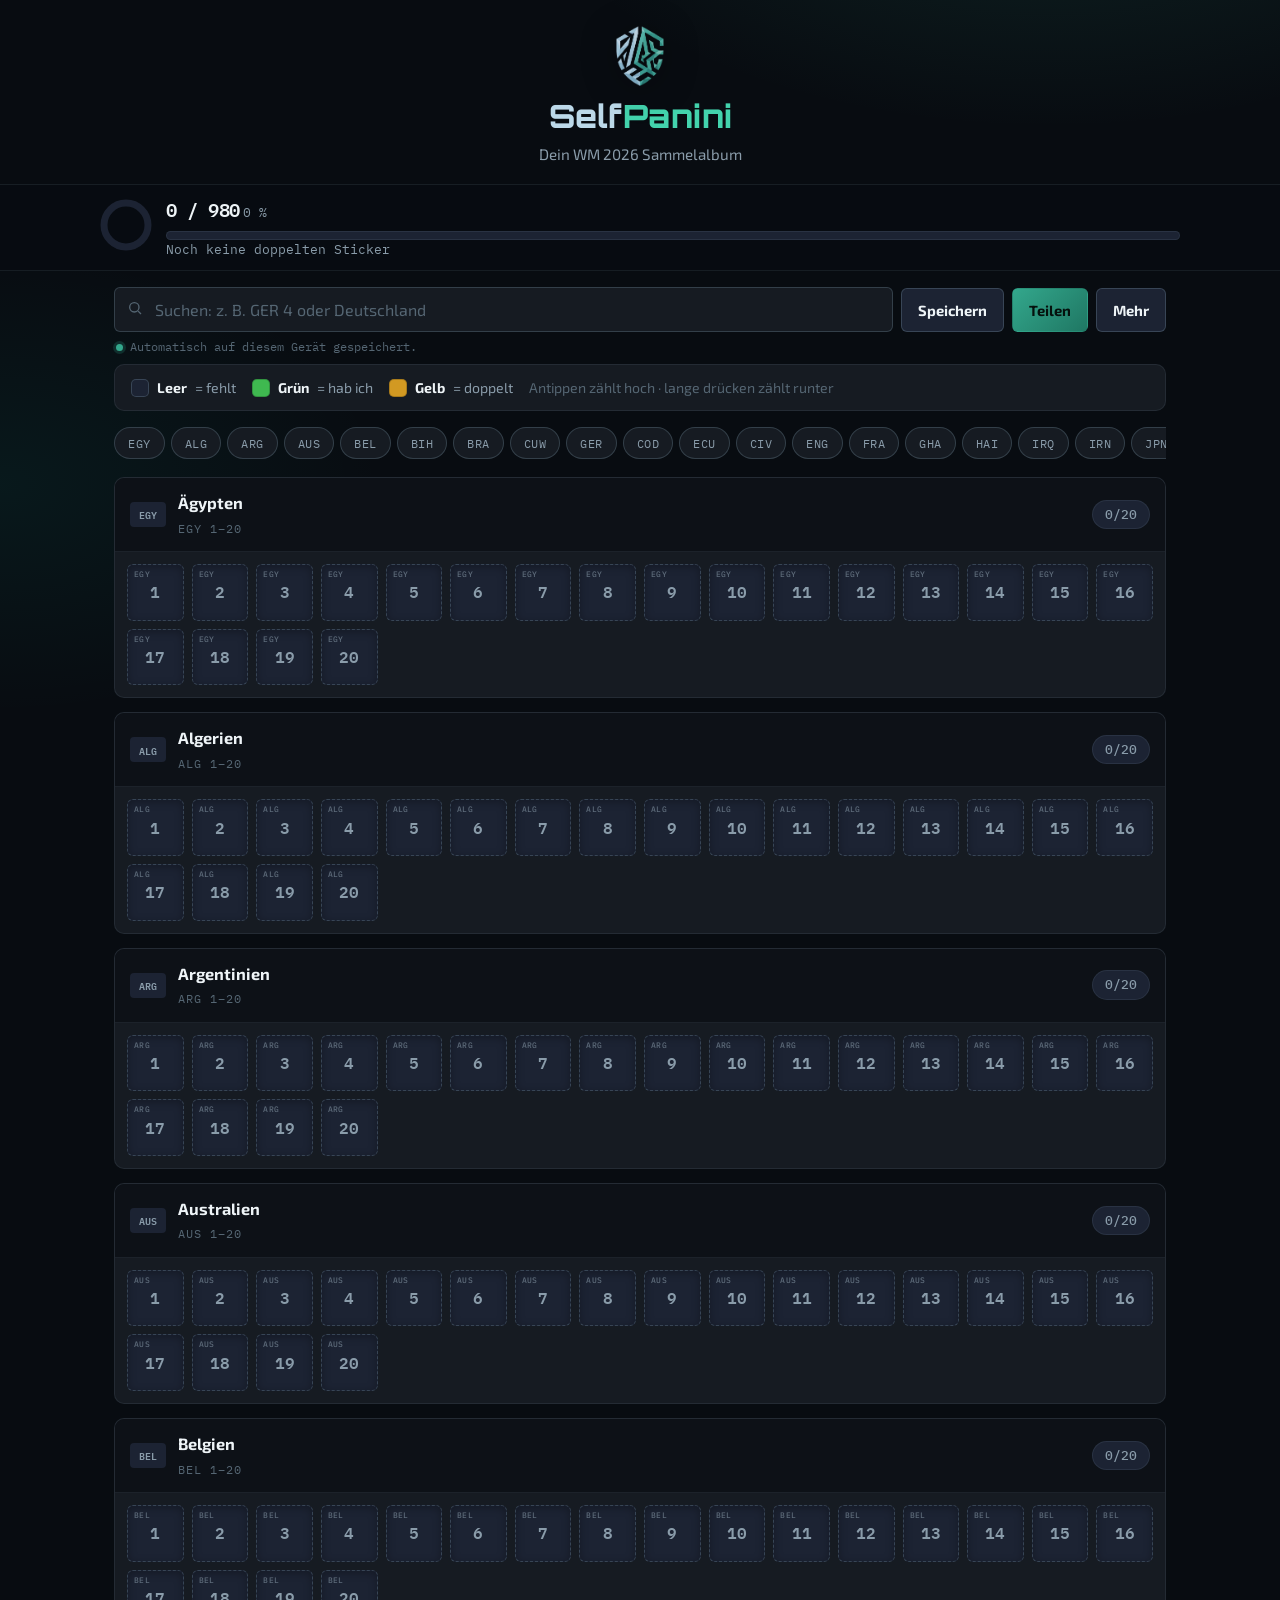
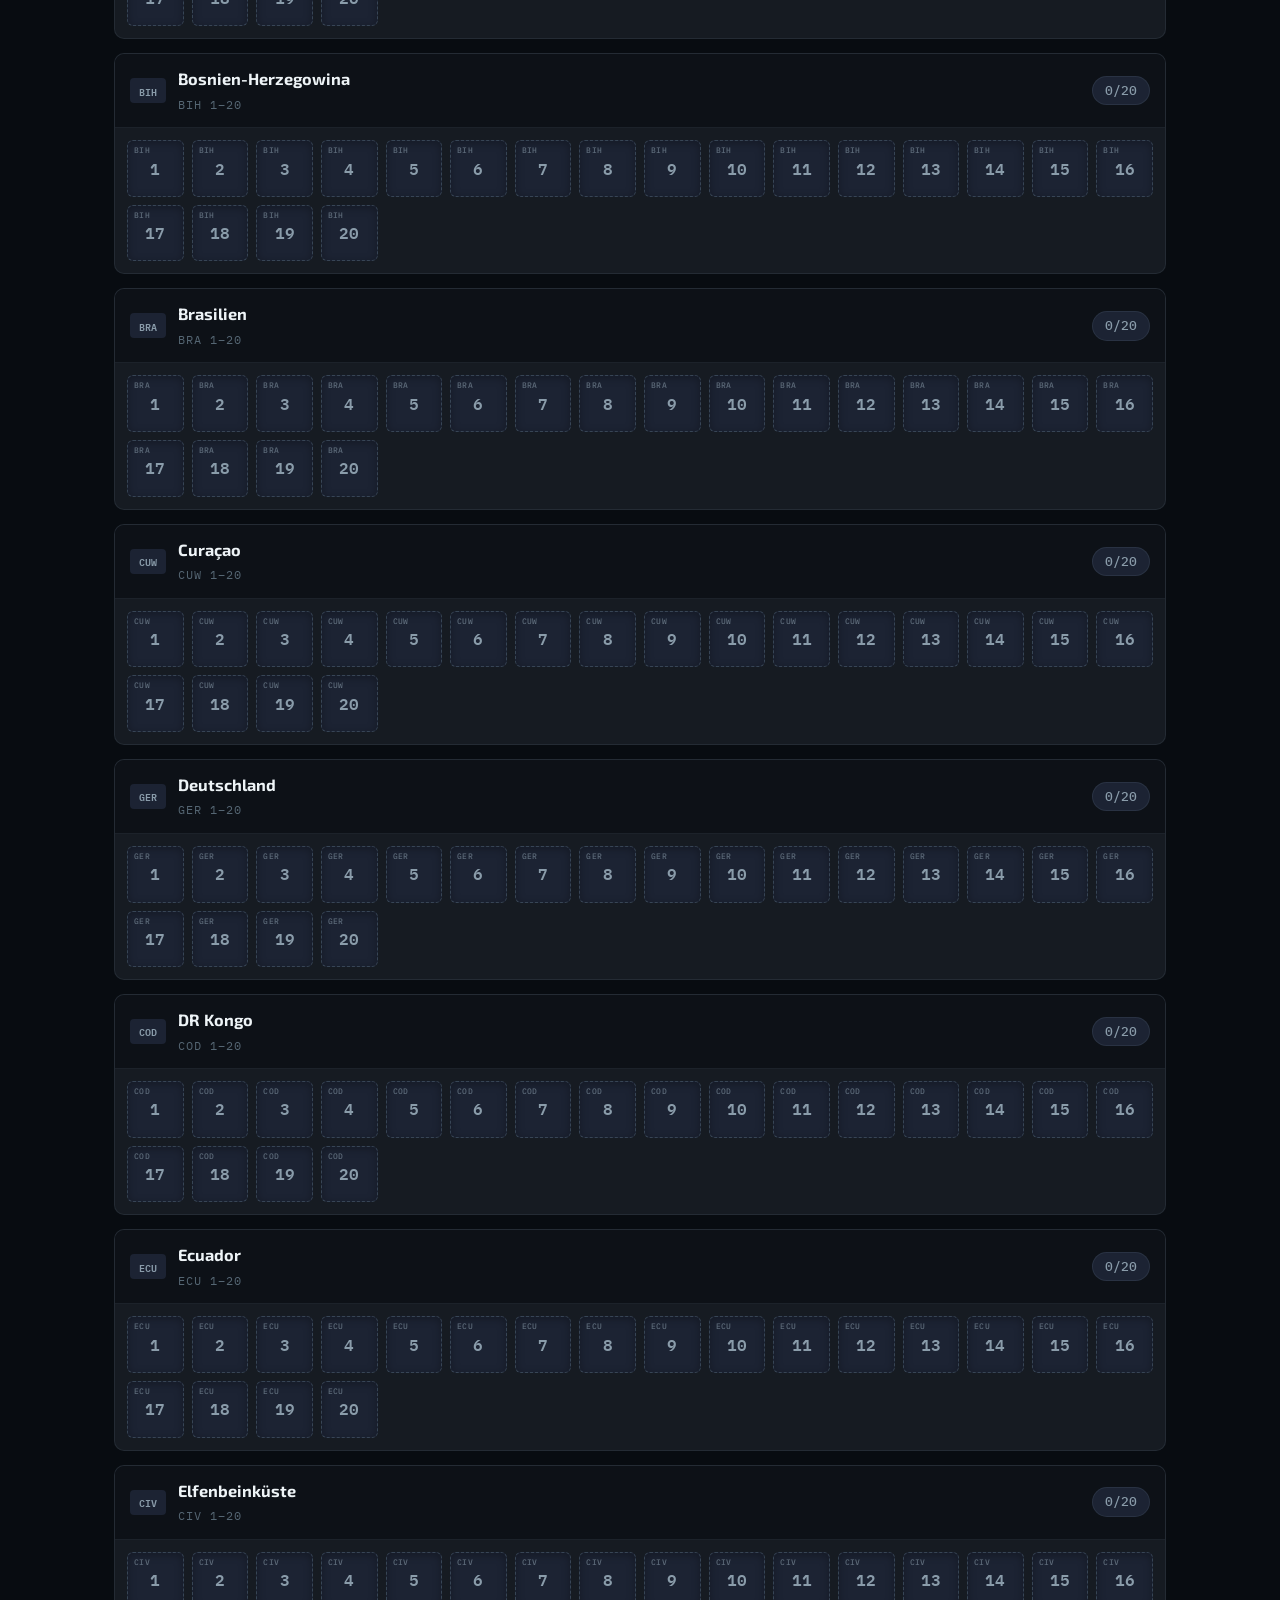
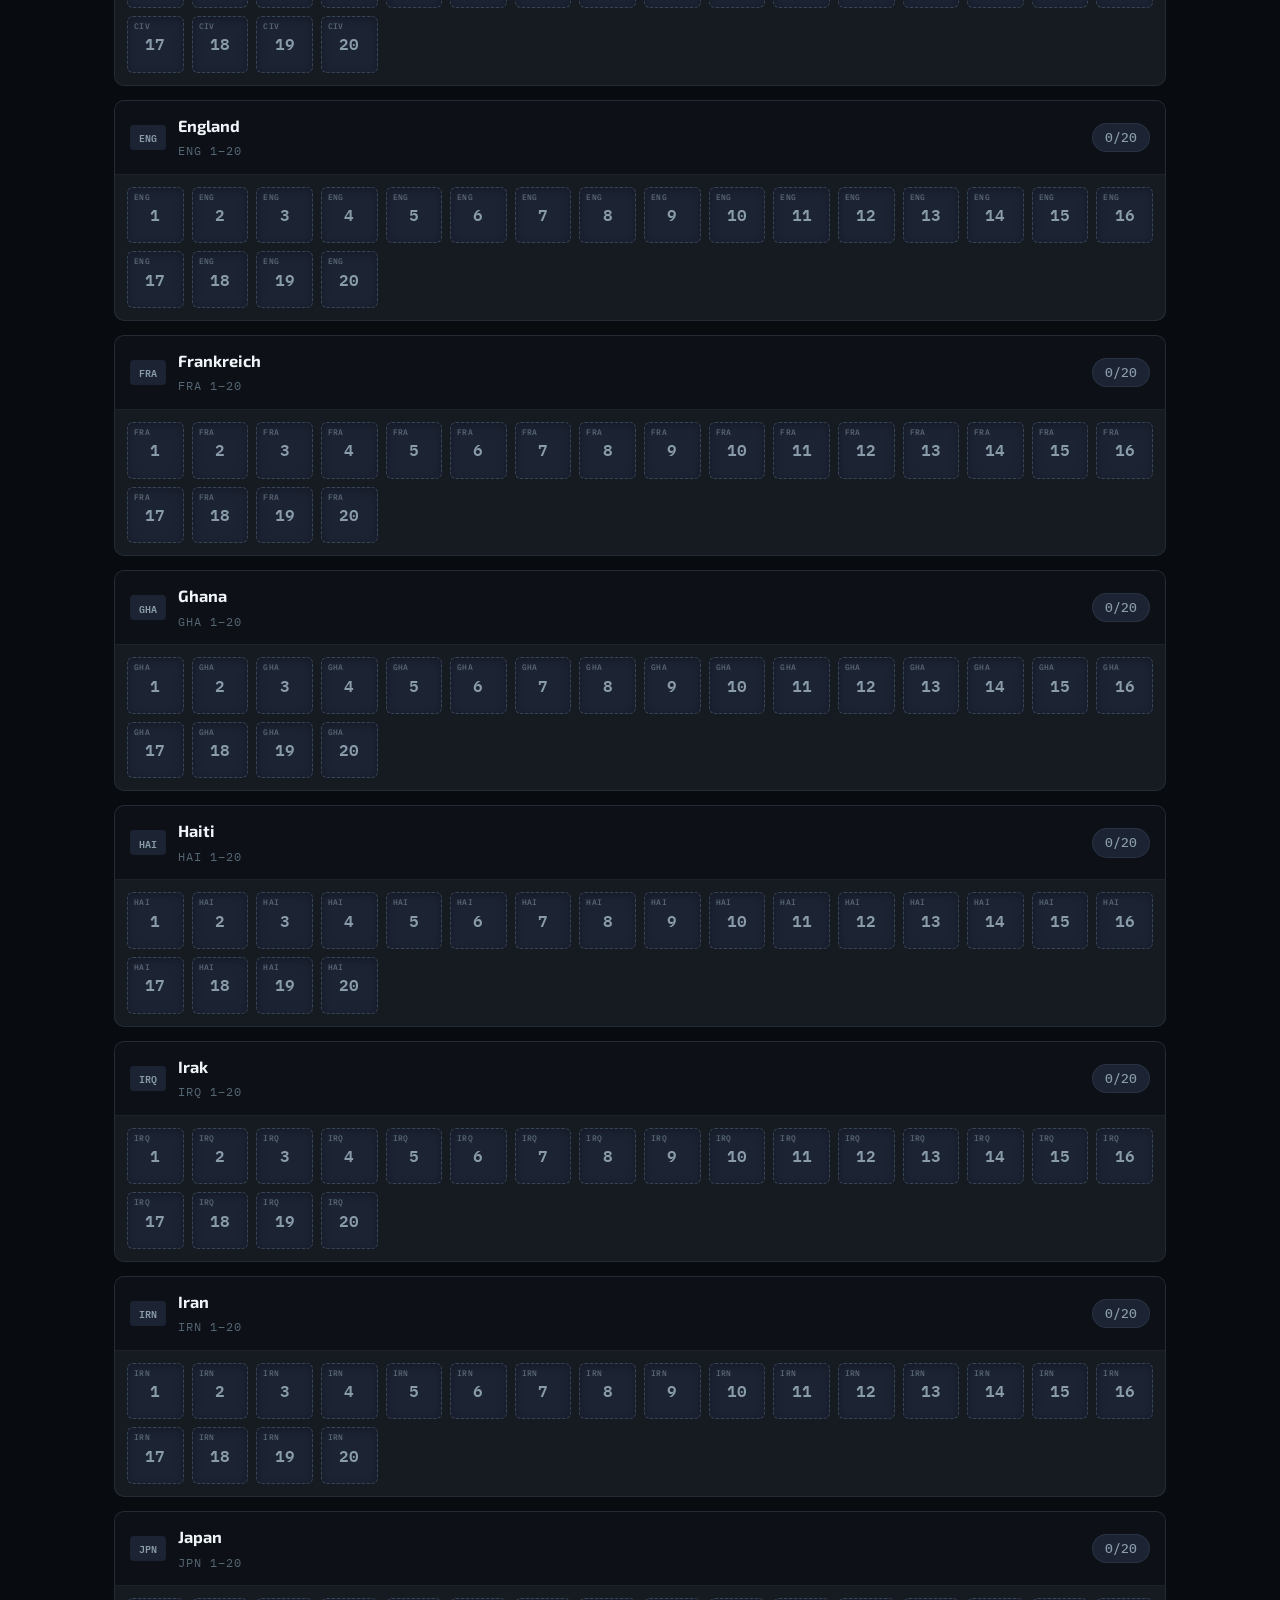
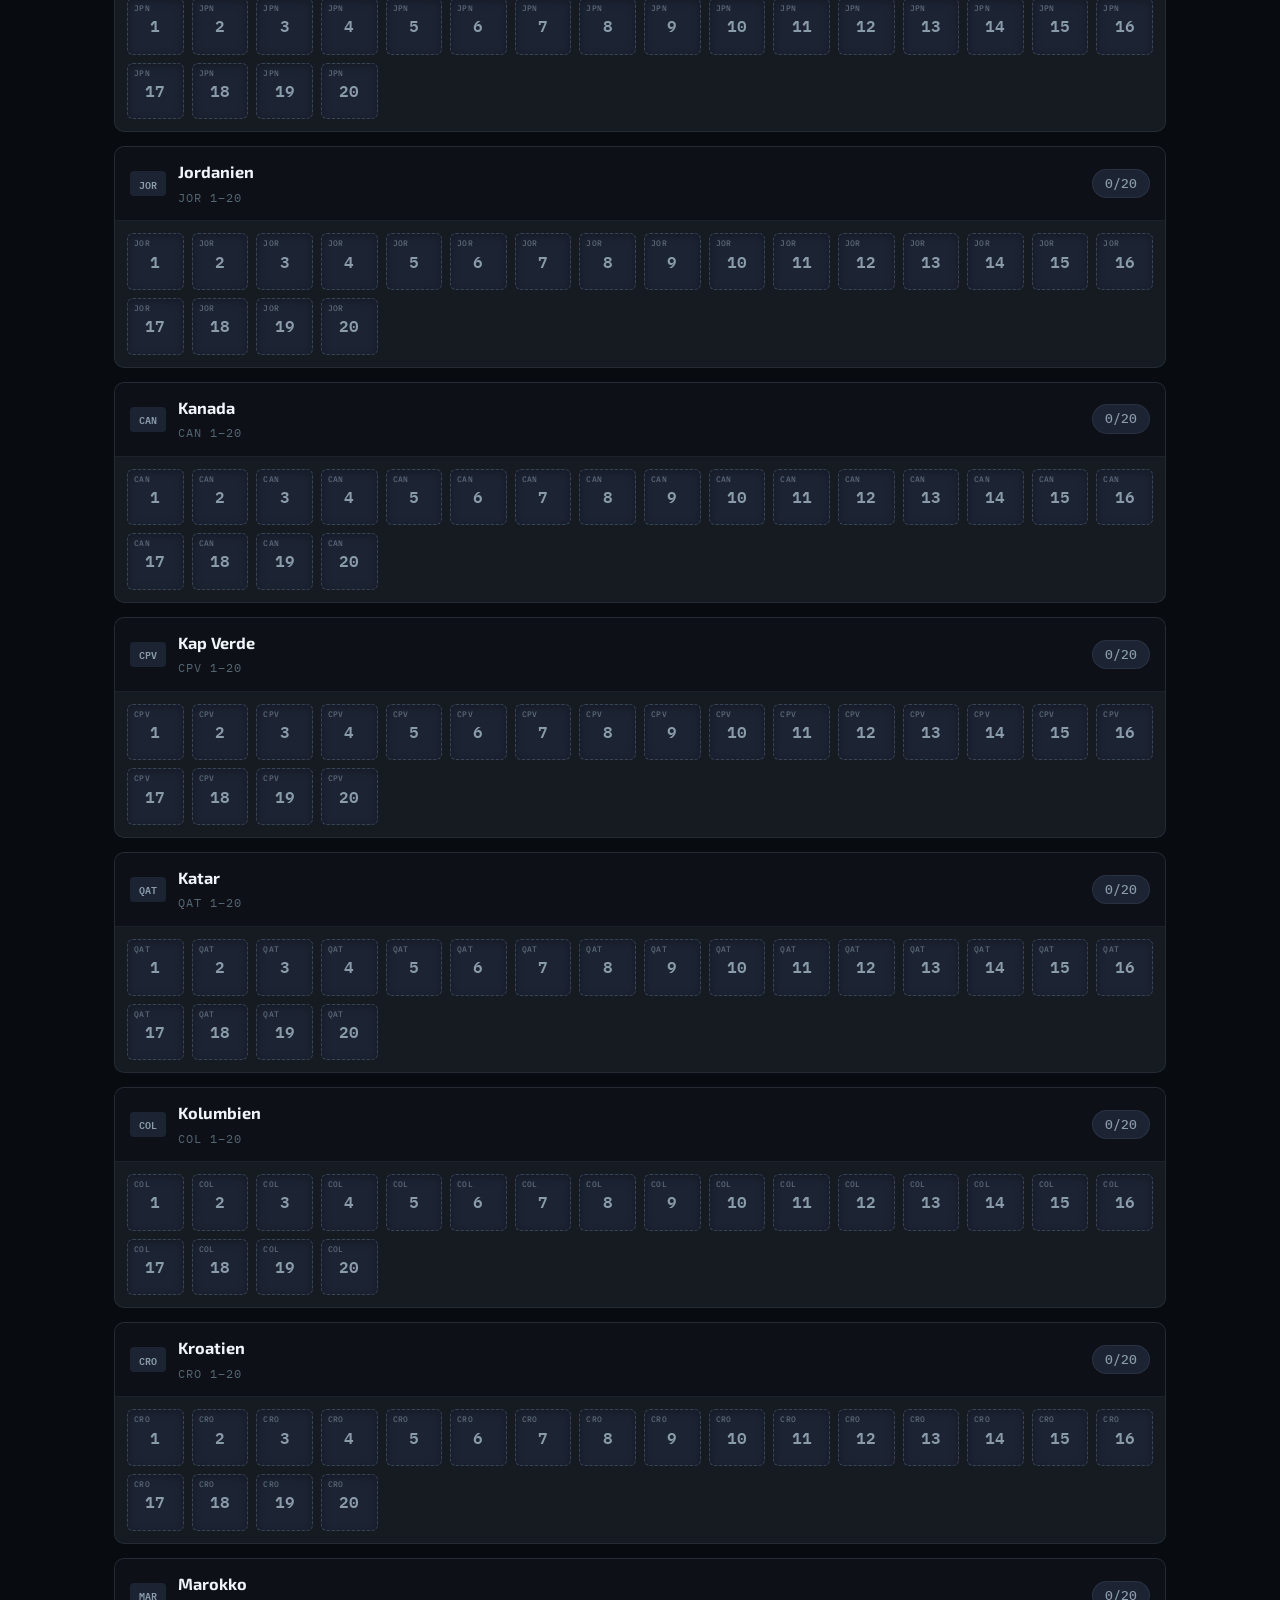
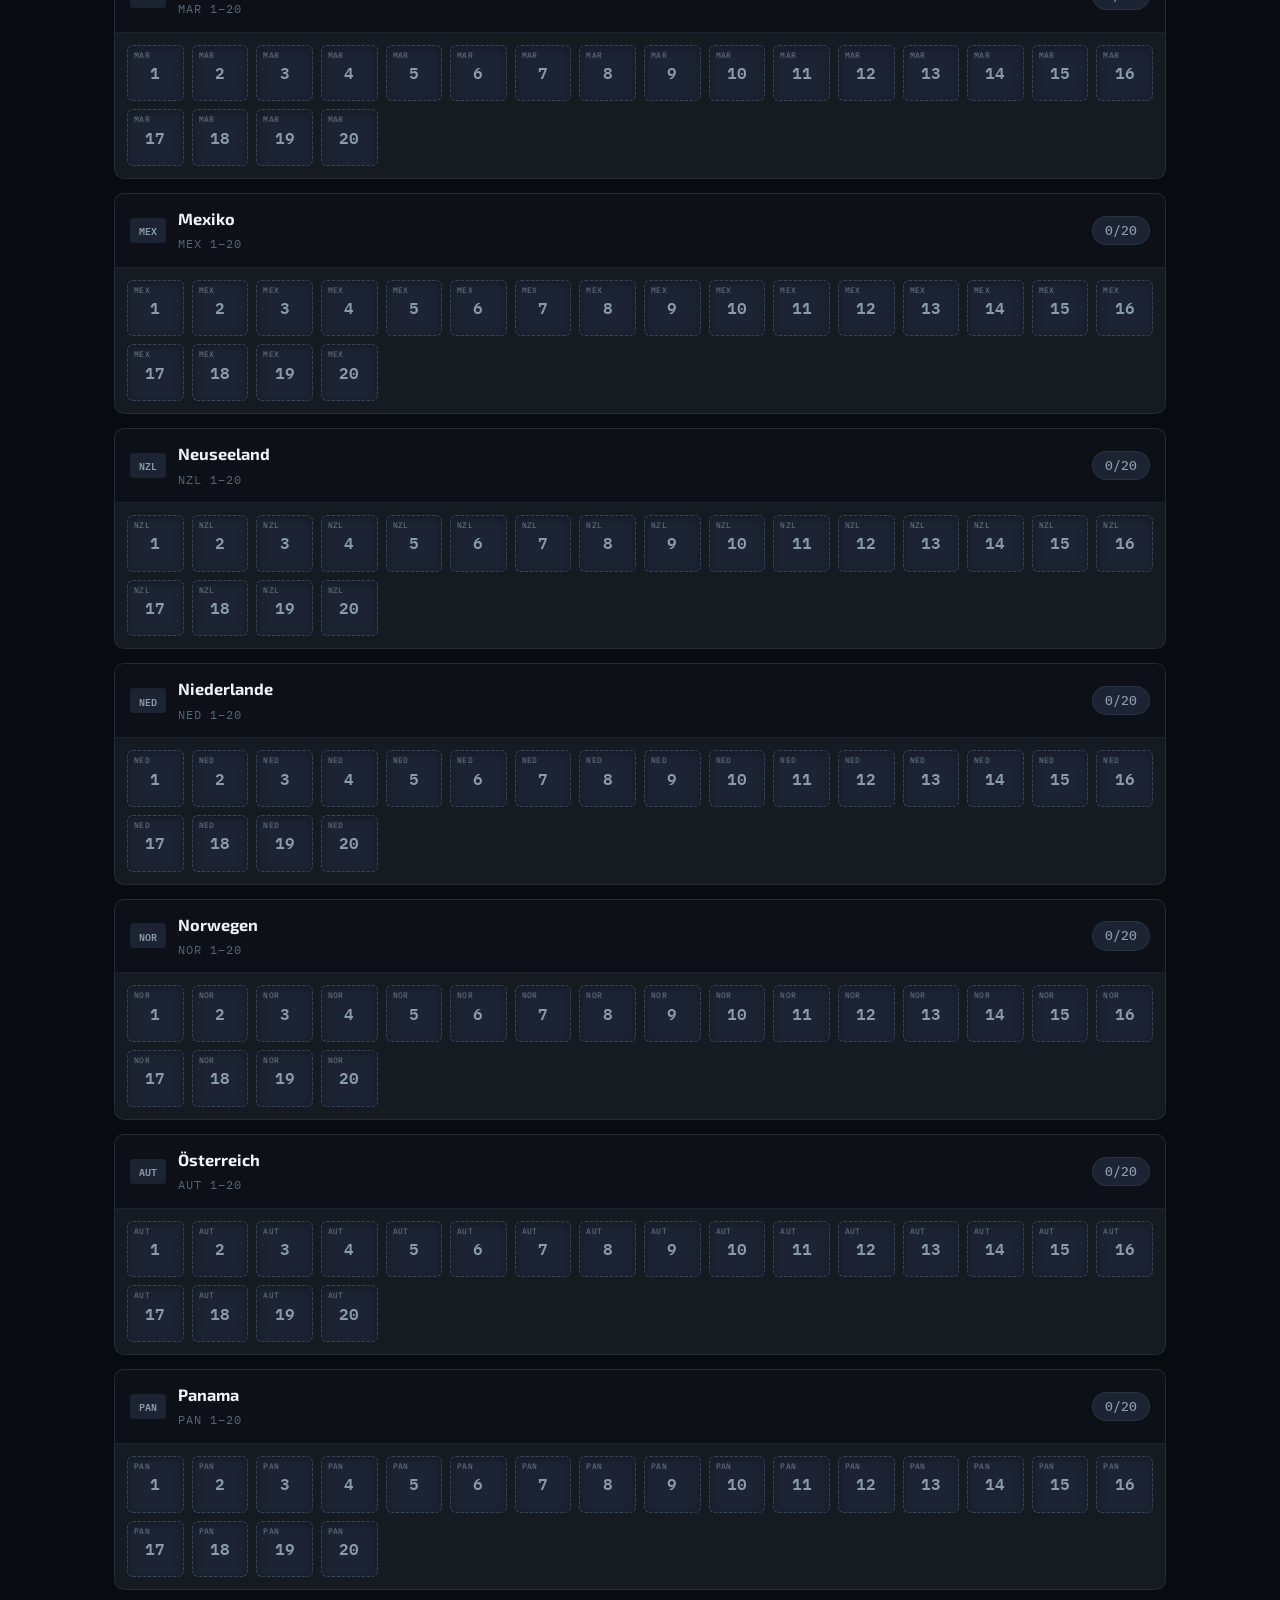
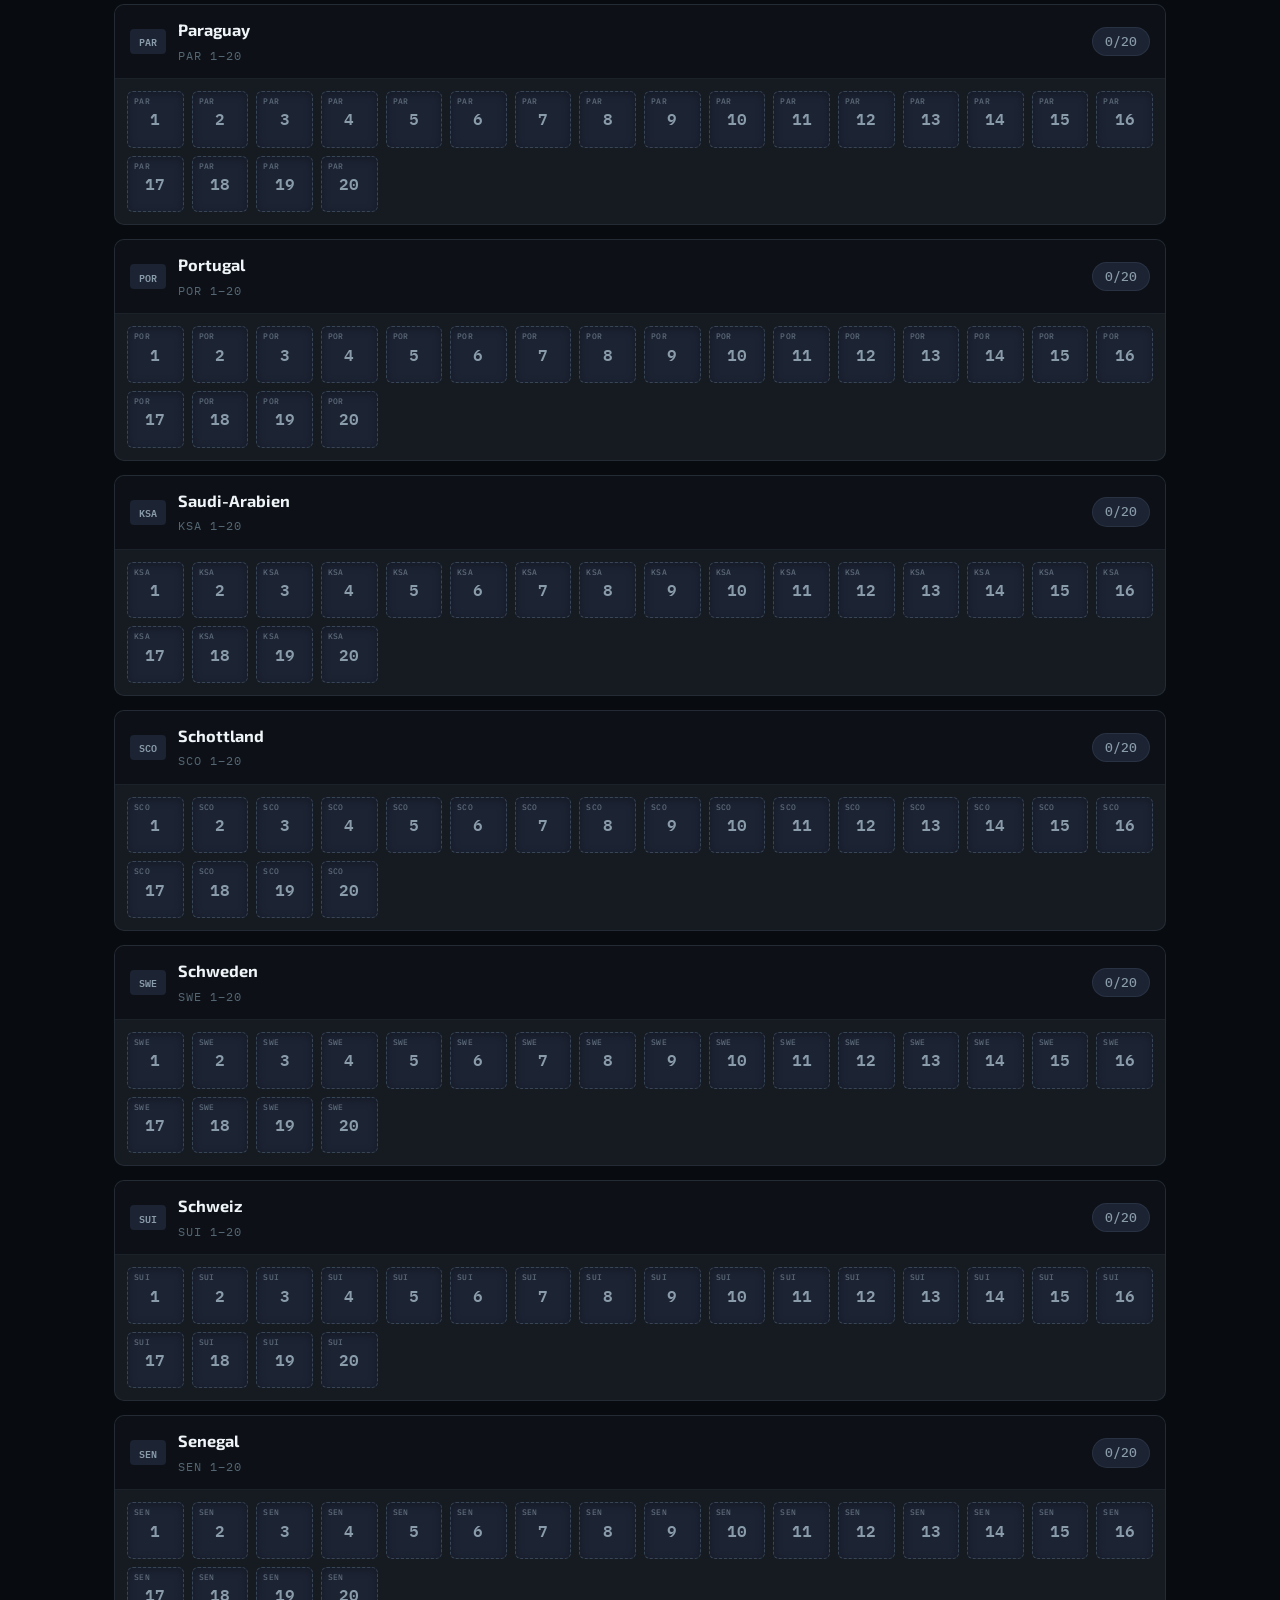
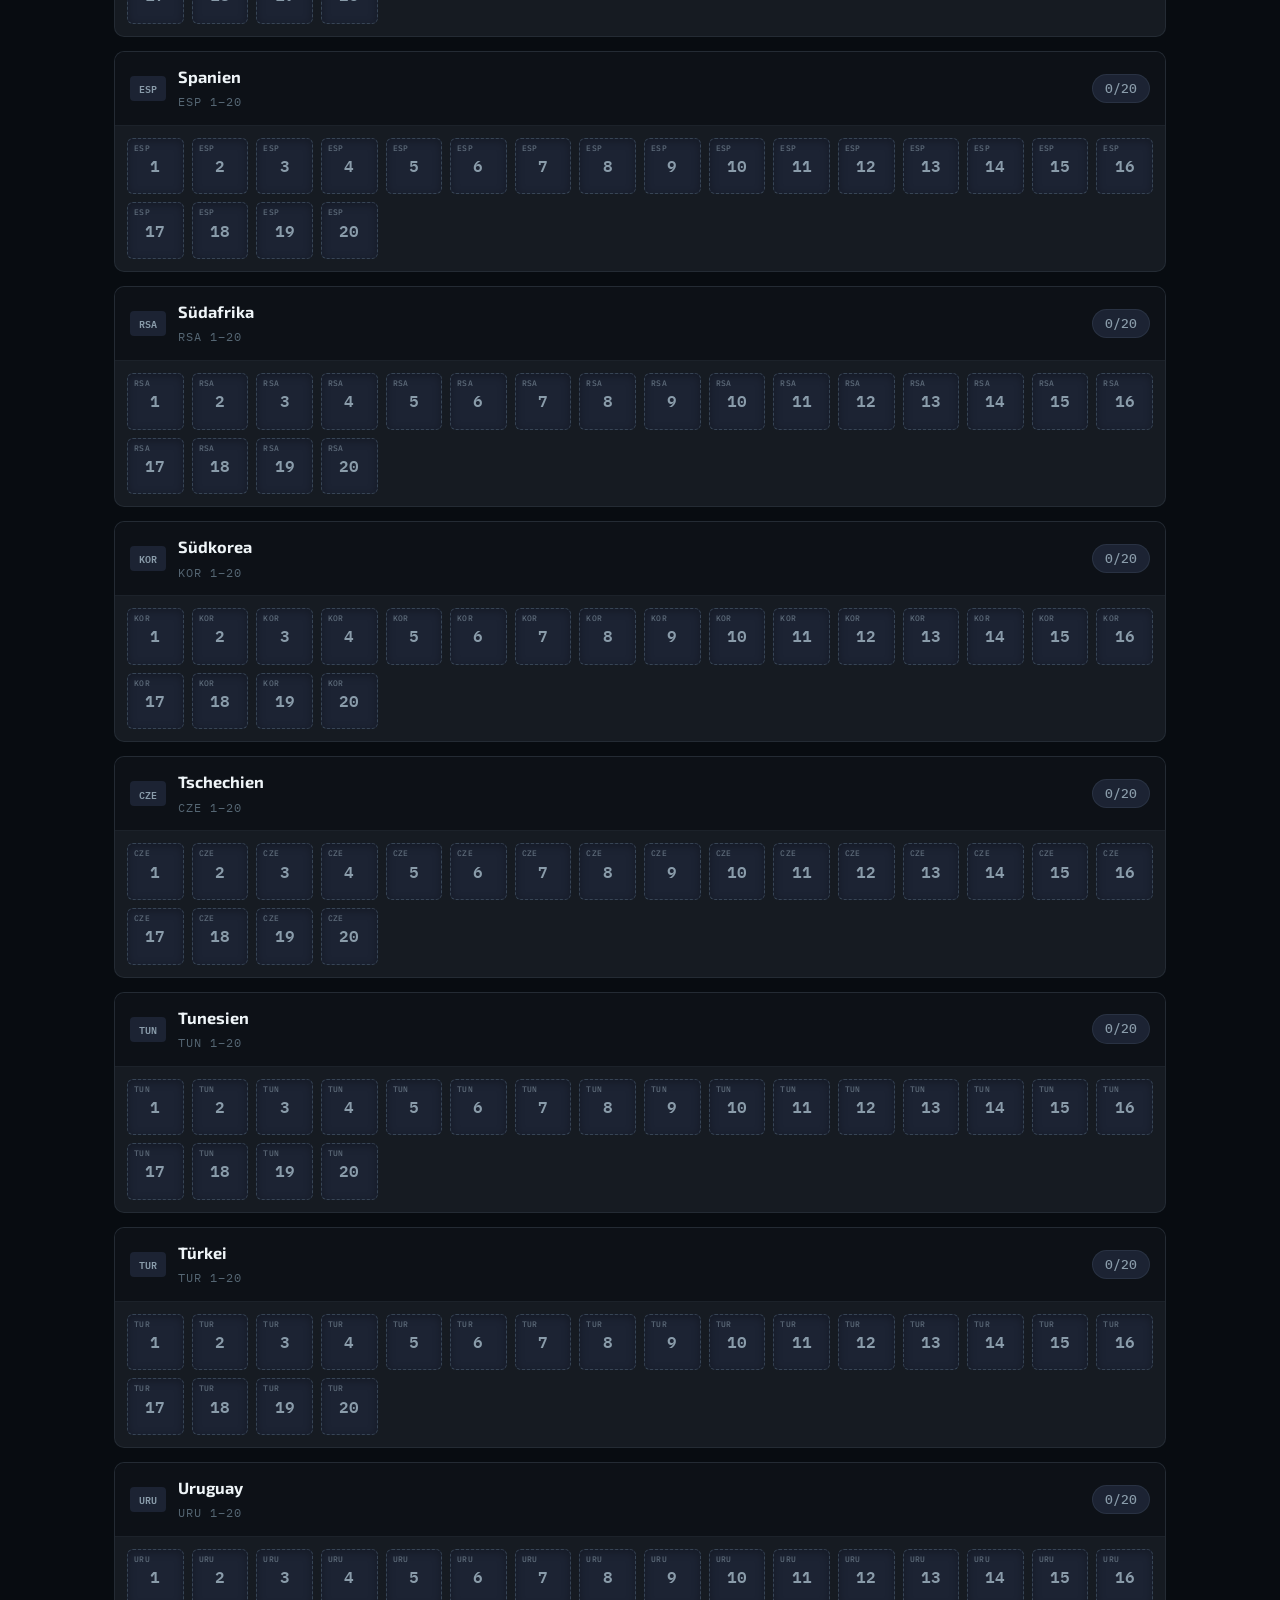
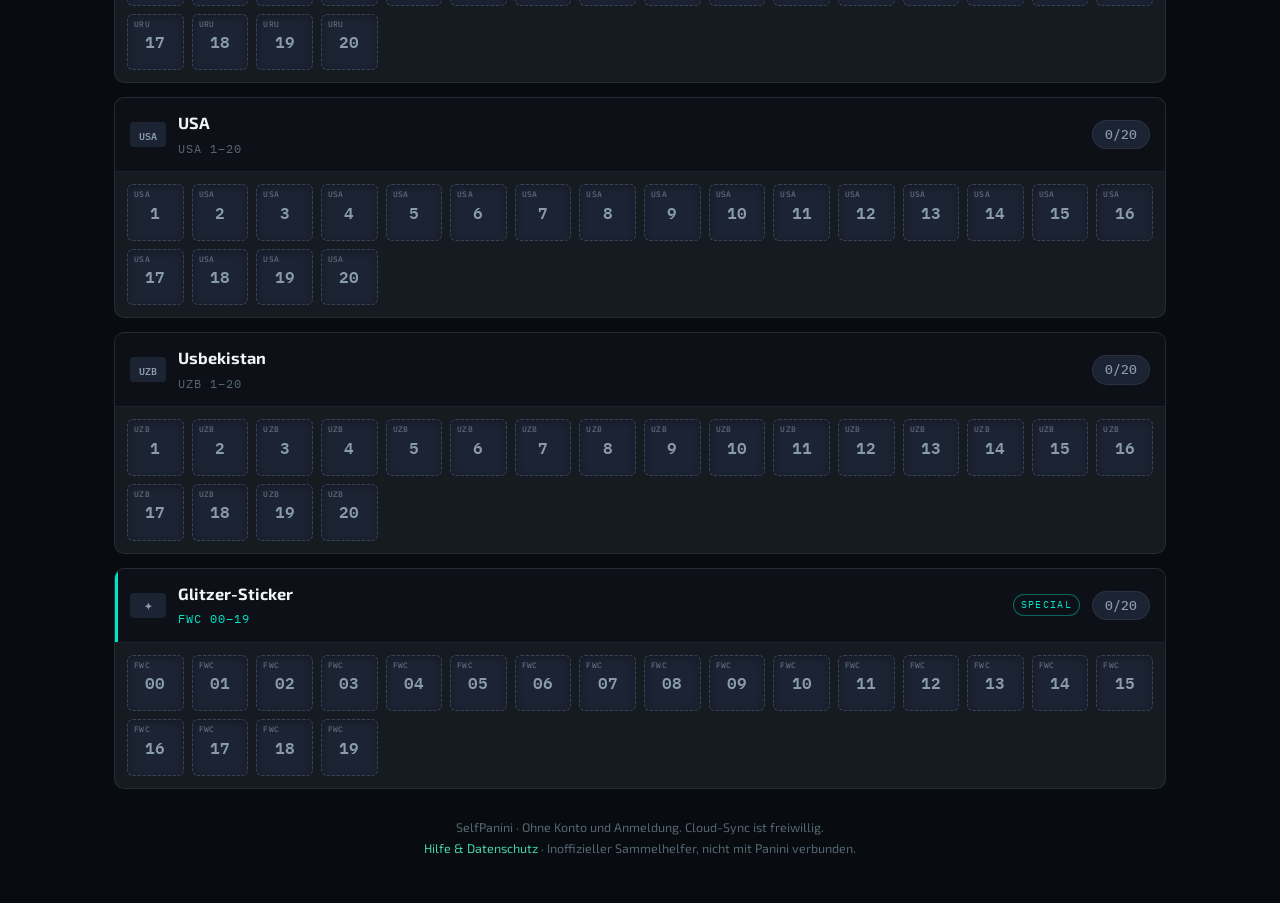
==== commit 94b6fe53: "fix: Schriften lokal hosten (Exo 2 + IBM Plex Mono woff2) statt Google Fonts - Datenschutz (keine IP" ====
--- a/index.html
+++ b/index.html
@@ -7,13 +7,8 @@
 <meta name="description" content="Einfacher Sticker-Tracker für das WM 2026 Sammelalbum: Haben, Fehlt und Doppelte eintragen und mit Freunden tauschen." />
 <meta name="theme-color" content="#080c11" />
 <link rel="icon" href="assets/shield.png" />
-<link rel="preconnect" href="https://fonts.googleapis.com" />
-<link rel="preconnect" href="https://fonts.gstatic.com" crossorigin />
-<link href="https://fonts.googleapis.com/css2?family=Exo+2:wght@400;600;700;800&family=IBM+Plex+Mono:wght@400;500;600&display=swap" rel="stylesheet" />
+<link rel="stylesheet" href="fonts.css" />
 <style>
-  /* Wortmarke lokal (Marken-Standard, nicht von Google abhängig) */
-  @font-face{font-family:"Orbitron";src:url("assets/fonts/Orbitron.ttf") format("truetype");
-    font-weight:400 900;font-style:normal;font-display:swap}
   /* ---------- Self Design Tokens ---------- */
   :root{
     --self-bg-0:#080c11; --self-bg-1:#0d1117; --self-bg-2:#161b22; --self-bg-3:#1c2333;
--- a/fonts.css
+++ b/fonts.css
@@ -0,0 +1,15 @@
+@font-face{font-family:"Orbitron";src:url("assets/fonts/Orbitron.ttf") format("truetype");font-weight:400 900;font-style:normal;font-display:swap}
+@font-face{font-family:"Exo 2";font-style:normal;font-weight:400;font-display:swap;src:url("assets/fonts/exo2-400-latin-ext.woff2") format("woff2");unicode-range:U+0100-02BA, U+02BD-02C5, U+02C7-02CC, U+02CE-02D7, U+02DD-02FF, U+0304, U+0308, U+0329, U+1D00-1DBF, U+1E00-1E9F, U+1EF2-1EFF, U+2020, U+20A0-20AB, U+20AD-20C0, U+2113, U+2C60-2C7F, U+A720-A7FF}
+@font-face{font-family:"Exo 2";font-style:normal;font-weight:400;font-display:swap;src:url("assets/fonts/exo2-400-latin.woff2") format("woff2");unicode-range:U+0000-00FF, U+0131, U+0152-0153, U+02BB-02BC, U+02C6, U+02DA, U+02DC, U+0304, U+0308, U+0329, U+2000-206F, U+20AC, U+2122, U+2191, U+2193, U+2212, U+2215, U+FEFF, U+FFFD}
+@font-face{font-family:"Exo 2";font-style:normal;font-weight:600;font-display:swap;src:url("assets/fonts/exo2-600-latin-ext.woff2") format("woff2");unicode-range:U+0100-02BA, U+02BD-02C5, U+02C7-02CC, U+02CE-02D7, U+02DD-02FF, U+0304, U+0308, U+0329, U+1D00-1DBF, U+1E00-1E9F, U+1EF2-1EFF, U+2020, U+20A0-20AB, U+20AD-20C0, U+2113, U+2C60-2C7F, U+A720-A7FF}
+@font-face{font-family:"Exo 2";font-style:normal;font-weight:600;font-display:swap;src:url("assets/fonts/exo2-600-latin.woff2") format("woff2");unicode-range:U+0000-00FF, U+0131, U+0152-0153, U+02BB-02BC, U+02C6, U+02DA, U+02DC, U+0304, U+0308, U+0329, U+2000-206F, U+20AC, U+2122, U+2191, U+2193, U+2212, U+2215, U+FEFF, U+FFFD}
+@font-face{font-family:"Exo 2";font-style:normal;font-weight:700;font-display:swap;src:url("assets/fonts/exo2-700-latin-ext.woff2") format("woff2");unicode-range:U+0100-02BA, U+02BD-02C5, U+02C7-02CC, U+02CE-02D7, U+02DD-02FF, U+0304, U+0308, U+0329, U+1D00-1DBF, U+1E00-1E9F, U+1EF2-1EFF, U+2020, U+20A0-20AB, U+20AD-20C0, U+2113, U+2C60-2C7F, U+A720-A7FF}
+@font-face{font-family:"Exo 2";font-style:normal;font-weight:700;font-display:swap;src:url("assets/fonts/exo2-700-latin.woff2") format("woff2");unicode-range:U+0000-00FF, U+0131, U+0152-0153, U+02BB-02BC, U+02C6, U+02DA, U+02DC, U+0304, U+0308, U+0329, U+2000-206F, U+20AC, U+2122, U+2191, U+2193, U+2212, U+2215, U+FEFF, U+FFFD}
+@font-face{font-family:"Exo 2";font-style:normal;font-weight:800;font-display:swap;src:url("assets/fonts/exo2-800-latin-ext.woff2") format("woff2");unicode-range:U+0100-02BA, U+02BD-02C5, U+02C7-02CC, U+02CE-02D7, U+02DD-02FF, U+0304, U+0308, U+0329, U+1D00-1DBF, U+1E00-1E9F, U+1EF2-1EFF, U+2020, U+20A0-20AB, U+20AD-20C0, U+2113, U+2C60-2C7F, U+A720-A7FF}
+@font-face{font-family:"Exo 2";font-style:normal;font-weight:800;font-display:swap;src:url("assets/fonts/exo2-800-latin.woff2") format("woff2");unicode-range:U+0000-00FF, U+0131, U+0152-0153, U+02BB-02BC, U+02C6, U+02DA, U+02DC, U+0304, U+0308, U+0329, U+2000-206F, U+20AC, U+2122, U+2191, U+2193, U+2212, U+2215, U+FEFF, U+FFFD}
+@font-face{font-family:"IBM Plex Mono";font-style:normal;font-weight:400;font-display:swap;src:url("assets/fonts/plex-400-latin-ext.woff2") format("woff2");unicode-range:U+0100-02BA, U+02BD-02C5, U+02C7-02CC, U+02CE-02D7, U+02DD-02FF, U+0304, U+0308, U+0329, U+1D00-1DBF, U+1E00-1E9F, U+1EF2-1EFF, U+2020, U+20A0-20AB, U+20AD-20C0, U+2113, U+2C60-2C7F, U+A720-A7FF}
+@font-face{font-family:"IBM Plex Mono";font-style:normal;font-weight:400;font-display:swap;src:url("assets/fonts/plex-400-latin.woff2") format("woff2");unicode-range:U+0000-00FF, U+0131, U+0152-0153, U+02BB-02BC, U+02C6, U+02DA, U+02DC, U+0304, U+0308, U+0329, U+2000-206F, U+20AC, U+2122, U+2191, U+2193, U+2212, U+2215, U+FEFF, U+FFFD}
+@font-face{font-family:"IBM Plex Mono";font-style:normal;font-weight:500;font-display:swap;src:url("assets/fonts/plex-500-latin-ext.woff2") format("woff2");unicode-range:U+0100-02BA, U+02BD-02C5, U+02C7-02CC, U+02CE-02D7, U+02DD-02FF, U+0304, U+0308, U+0329, U+1D00-1DBF, U+1E00-1E9F, U+1EF2-1EFF, U+2020, U+20A0-20AB, U+20AD-20C0, U+2113, U+2C60-2C7F, U+A720-A7FF}
+@font-face{font-family:"IBM Plex Mono";font-style:normal;font-weight:500;font-display:swap;src:url("assets/fonts/plex-500-latin.woff2") format("woff2");unicode-range:U+0000-00FF, U+0131, U+0152-0153, U+02BB-02BC, U+02C6, U+02DA, U+02DC, U+0304, U+0308, U+0329, U+2000-206F, U+20AC, U+2122, U+2191, U+2193, U+2212, U+2215, U+FEFF, U+FFFD}
+@font-face{font-family:"IBM Plex Mono";font-style:normal;font-weight:600;font-display:swap;src:url("assets/fonts/plex-600-latin-ext.woff2") format("woff2");unicode-range:U+0100-02BA, U+02BD-02C5, U+02C7-02CC, U+02CE-02D7, U+02DD-02FF, U+0304, U+0308, U+0329, U+1D00-1DBF, U+1E00-1E9F, U+1EF2-1EFF, U+2020, U+20A0-20AB, U+20AD-20C0, U+2113, U+2C60-2C7F, U+A720-A7FF}
+@font-face{font-family:"IBM Plex Mono";font-style:normal;font-weight:600;font-display:swap;src:url("assets/fonts/plex-600-latin.woff2") format("woff2");unicode-range:U+0000-00FF, U+0131, U+0152-0153, U+02BB-02BC, U+02C6, U+02DA, U+02DC, U+0304, U+0308, U+0329, U+2000-206F, U+20AC, U+2122, U+2191, U+2193, U+2212, U+2215, U+FEFF, U+FFFD}
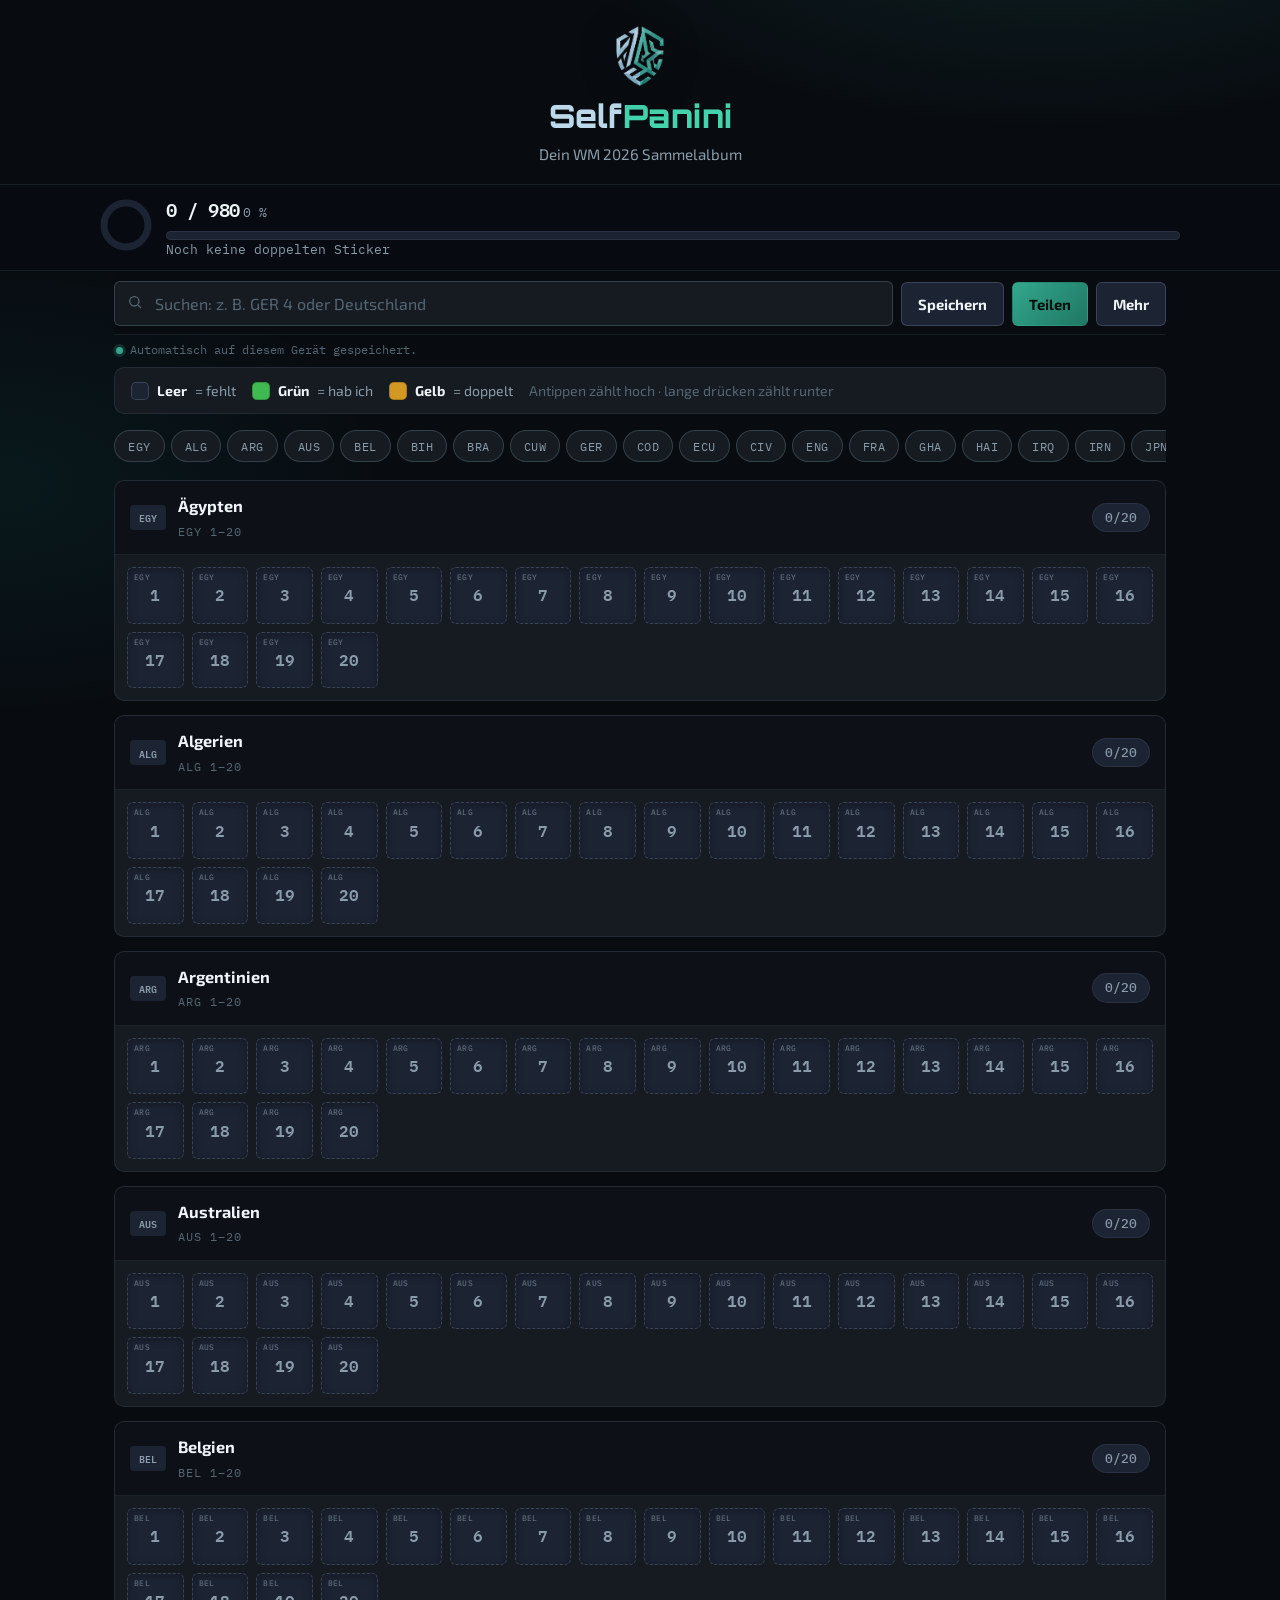
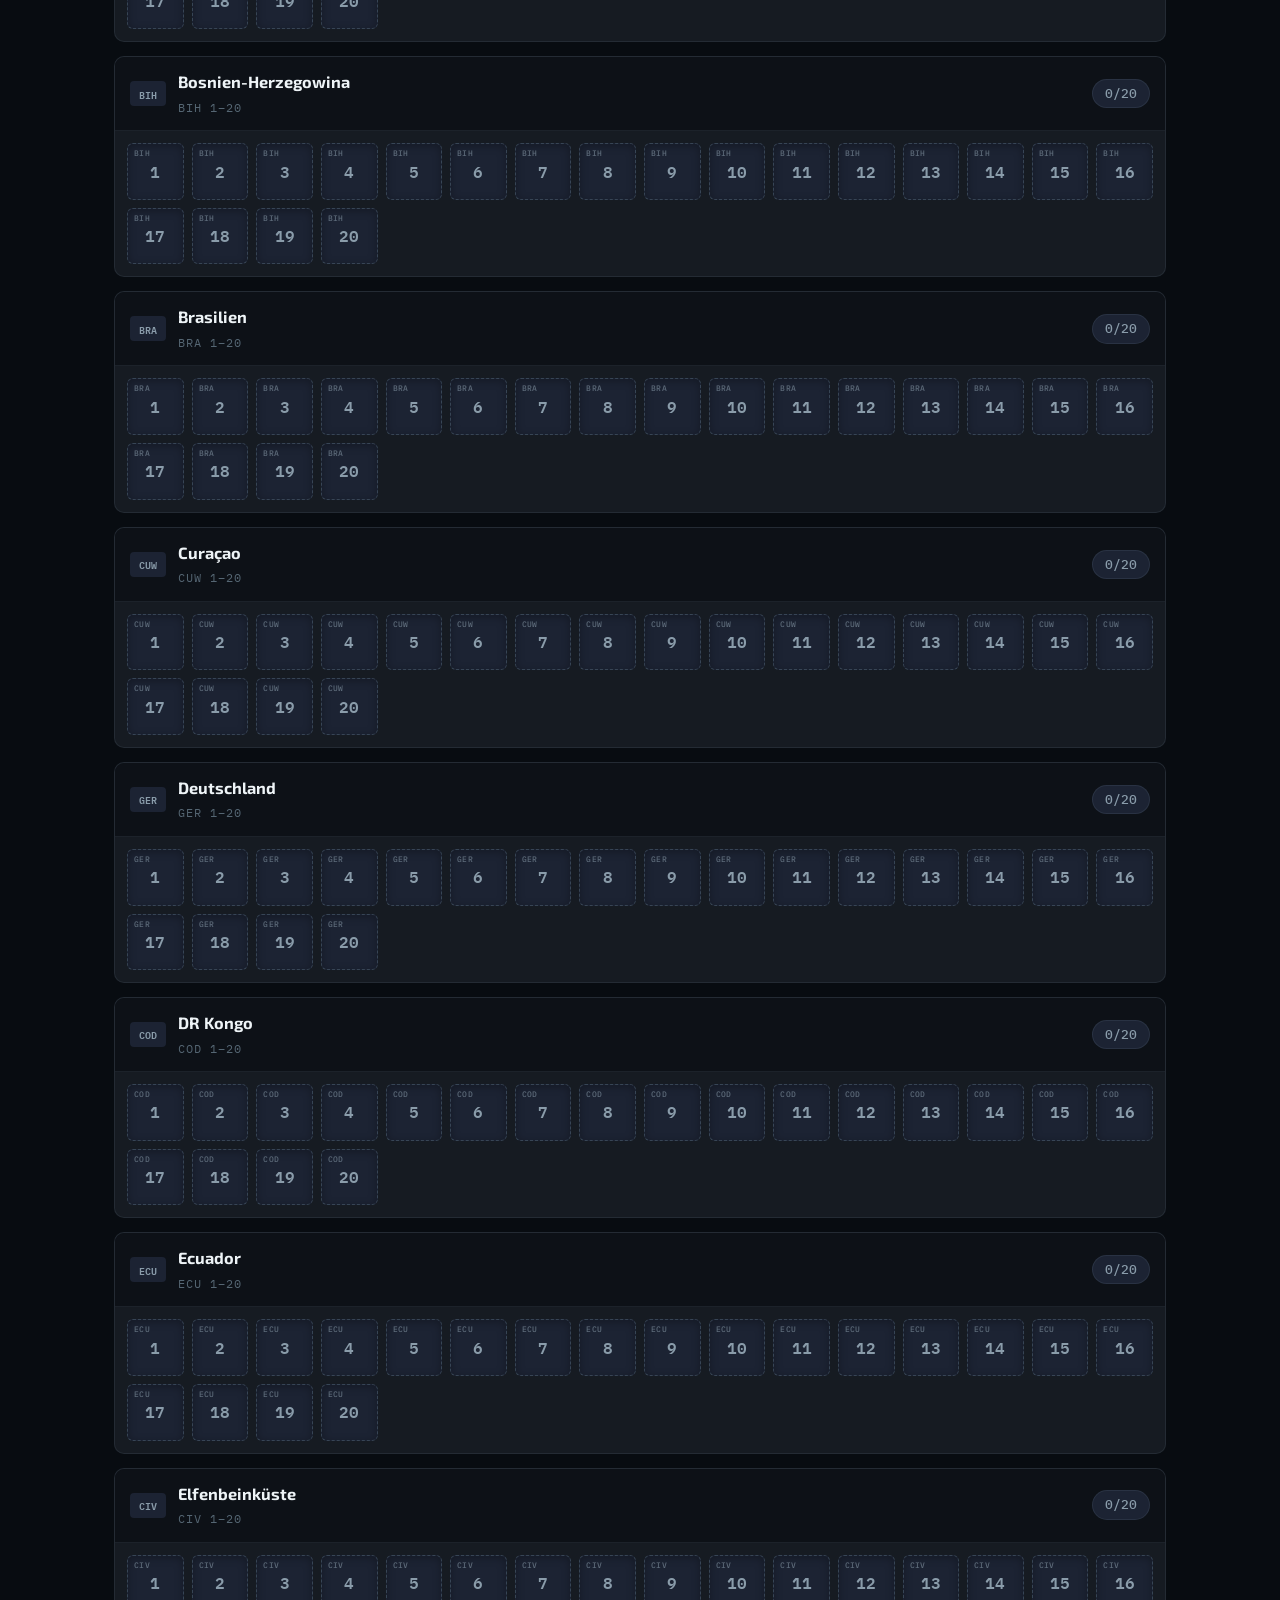
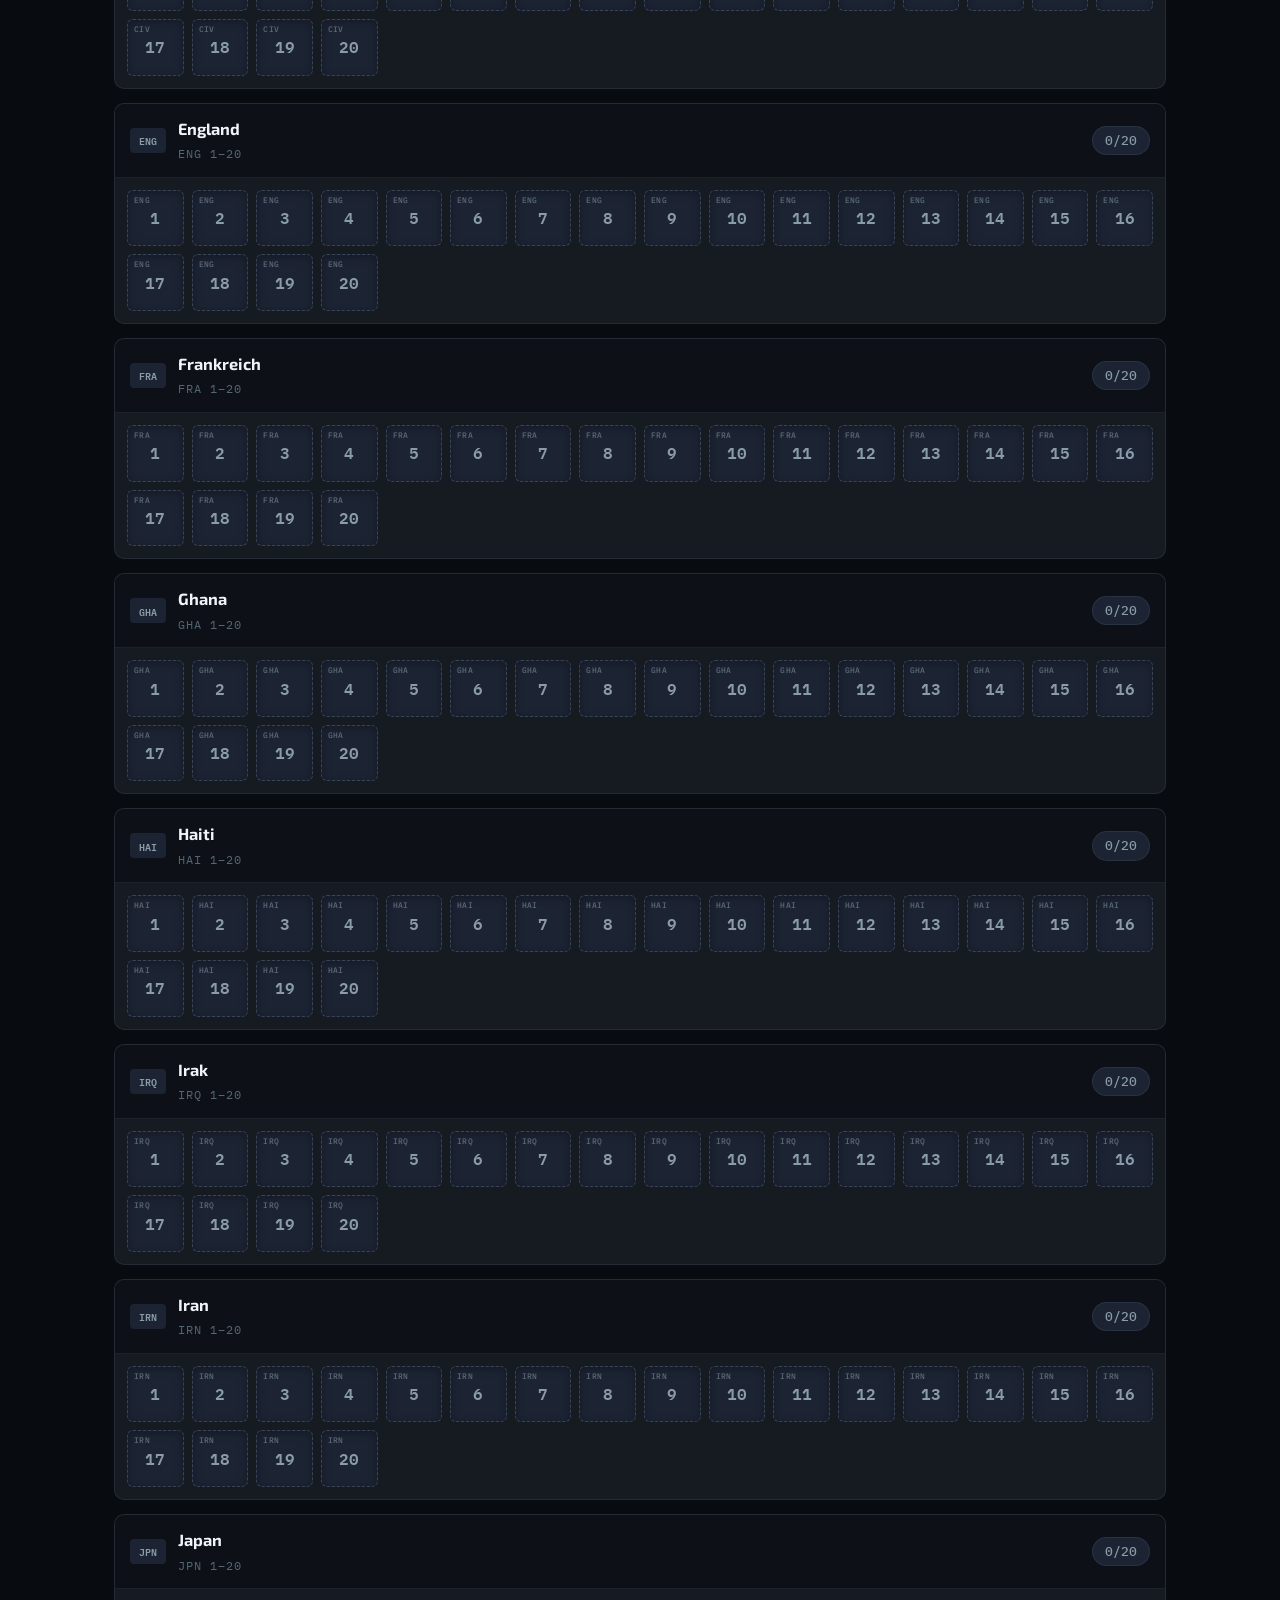
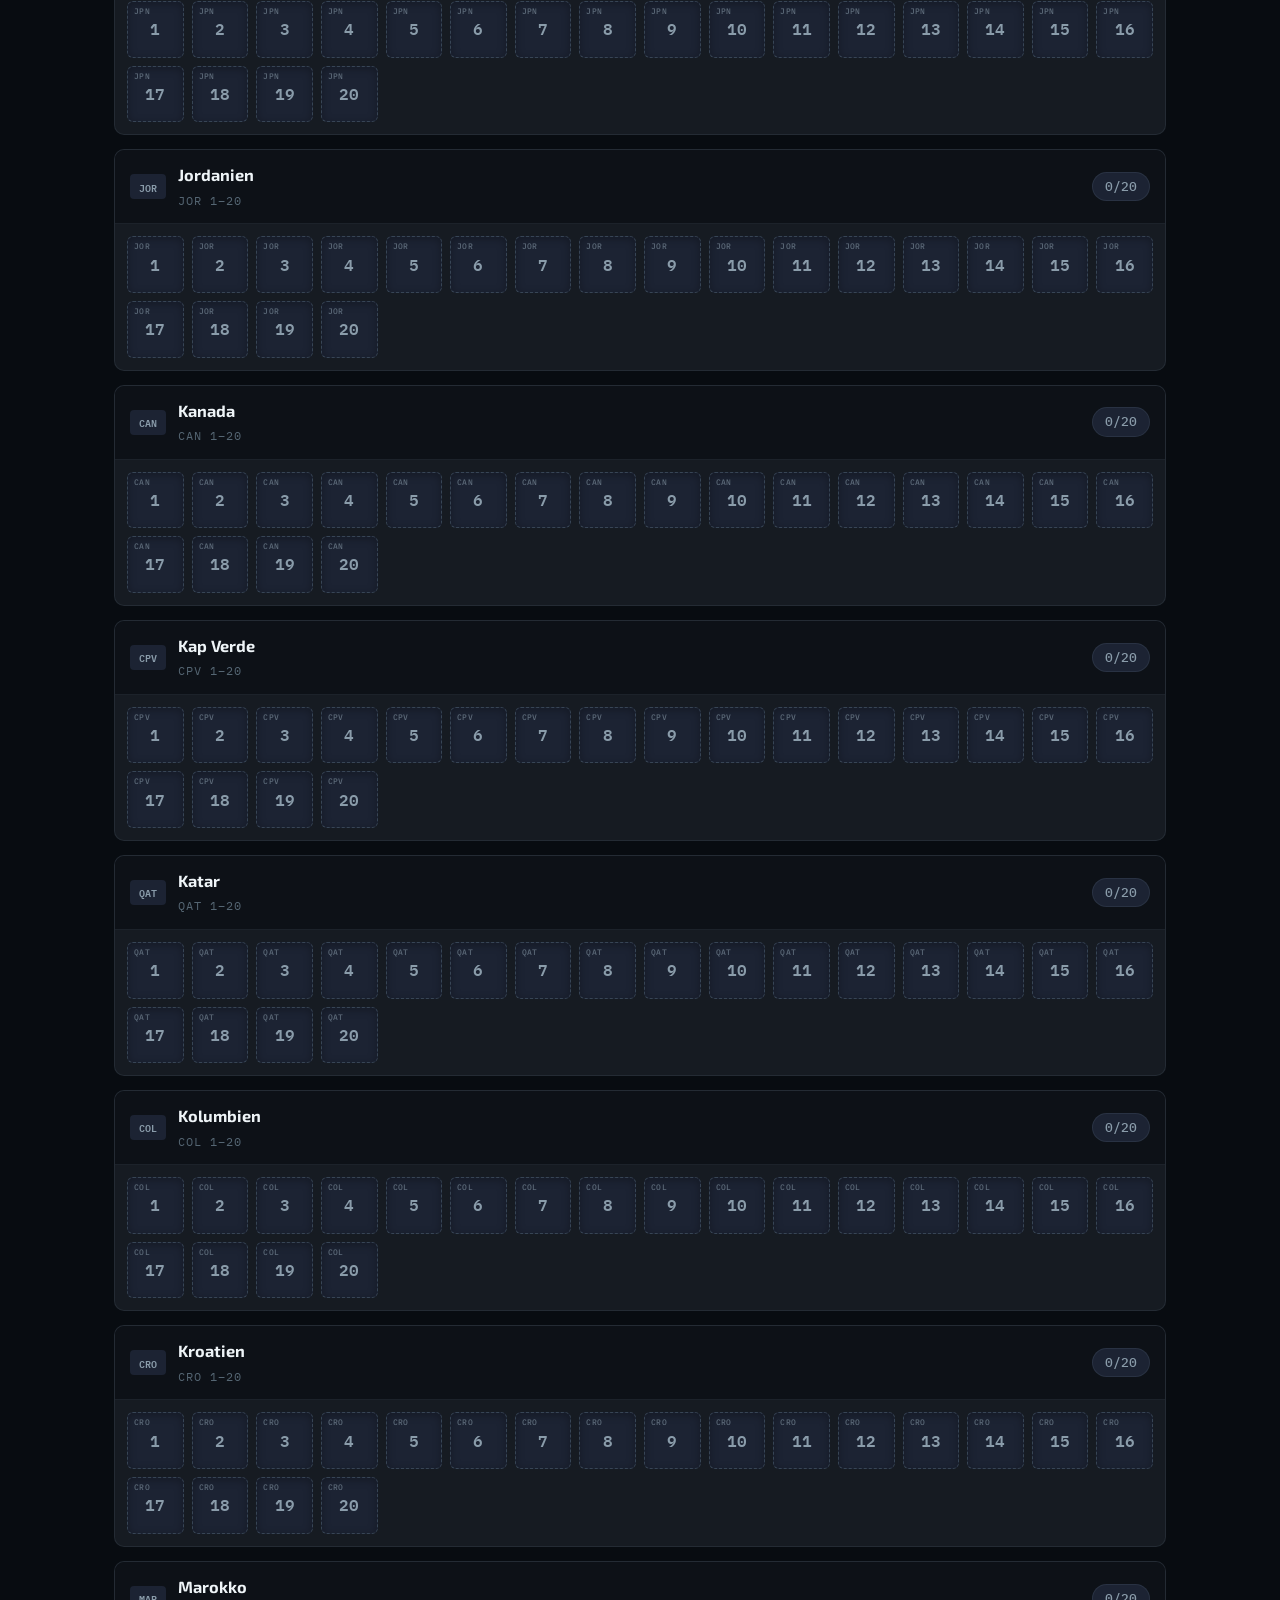
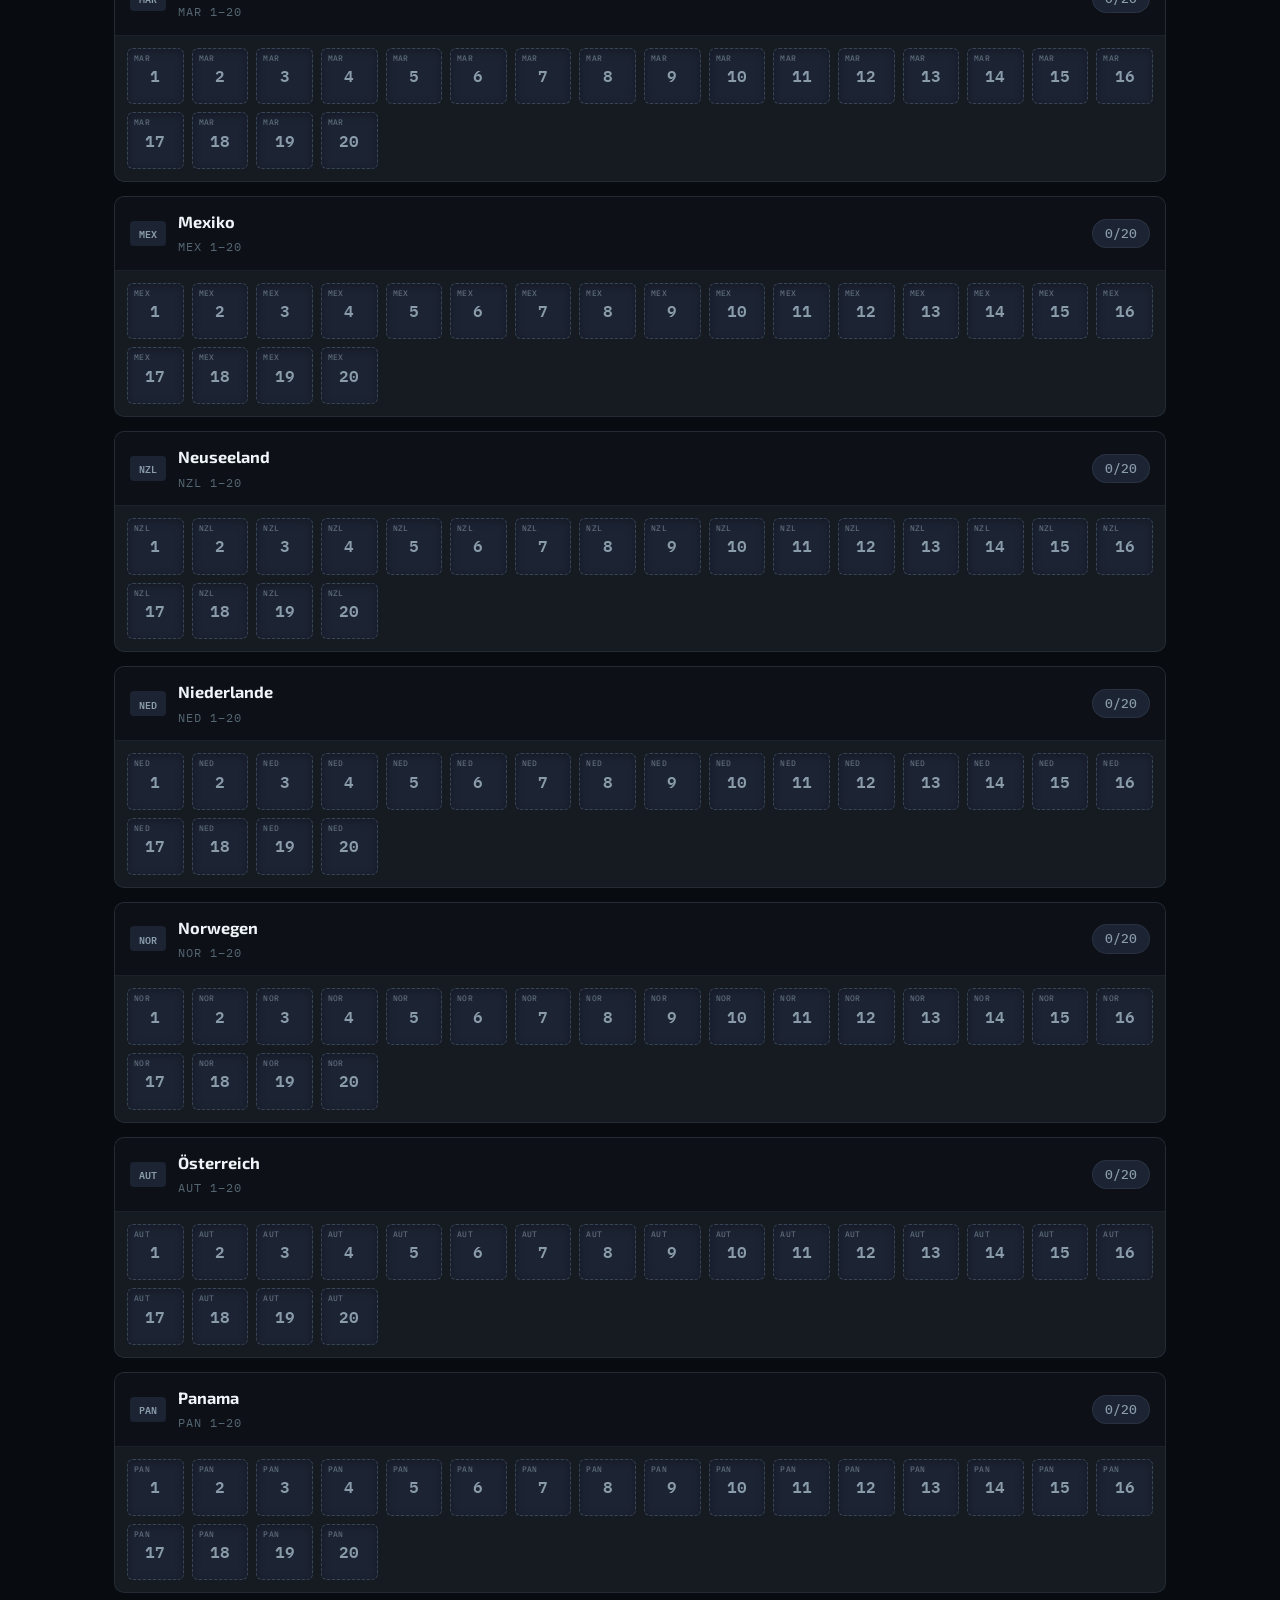
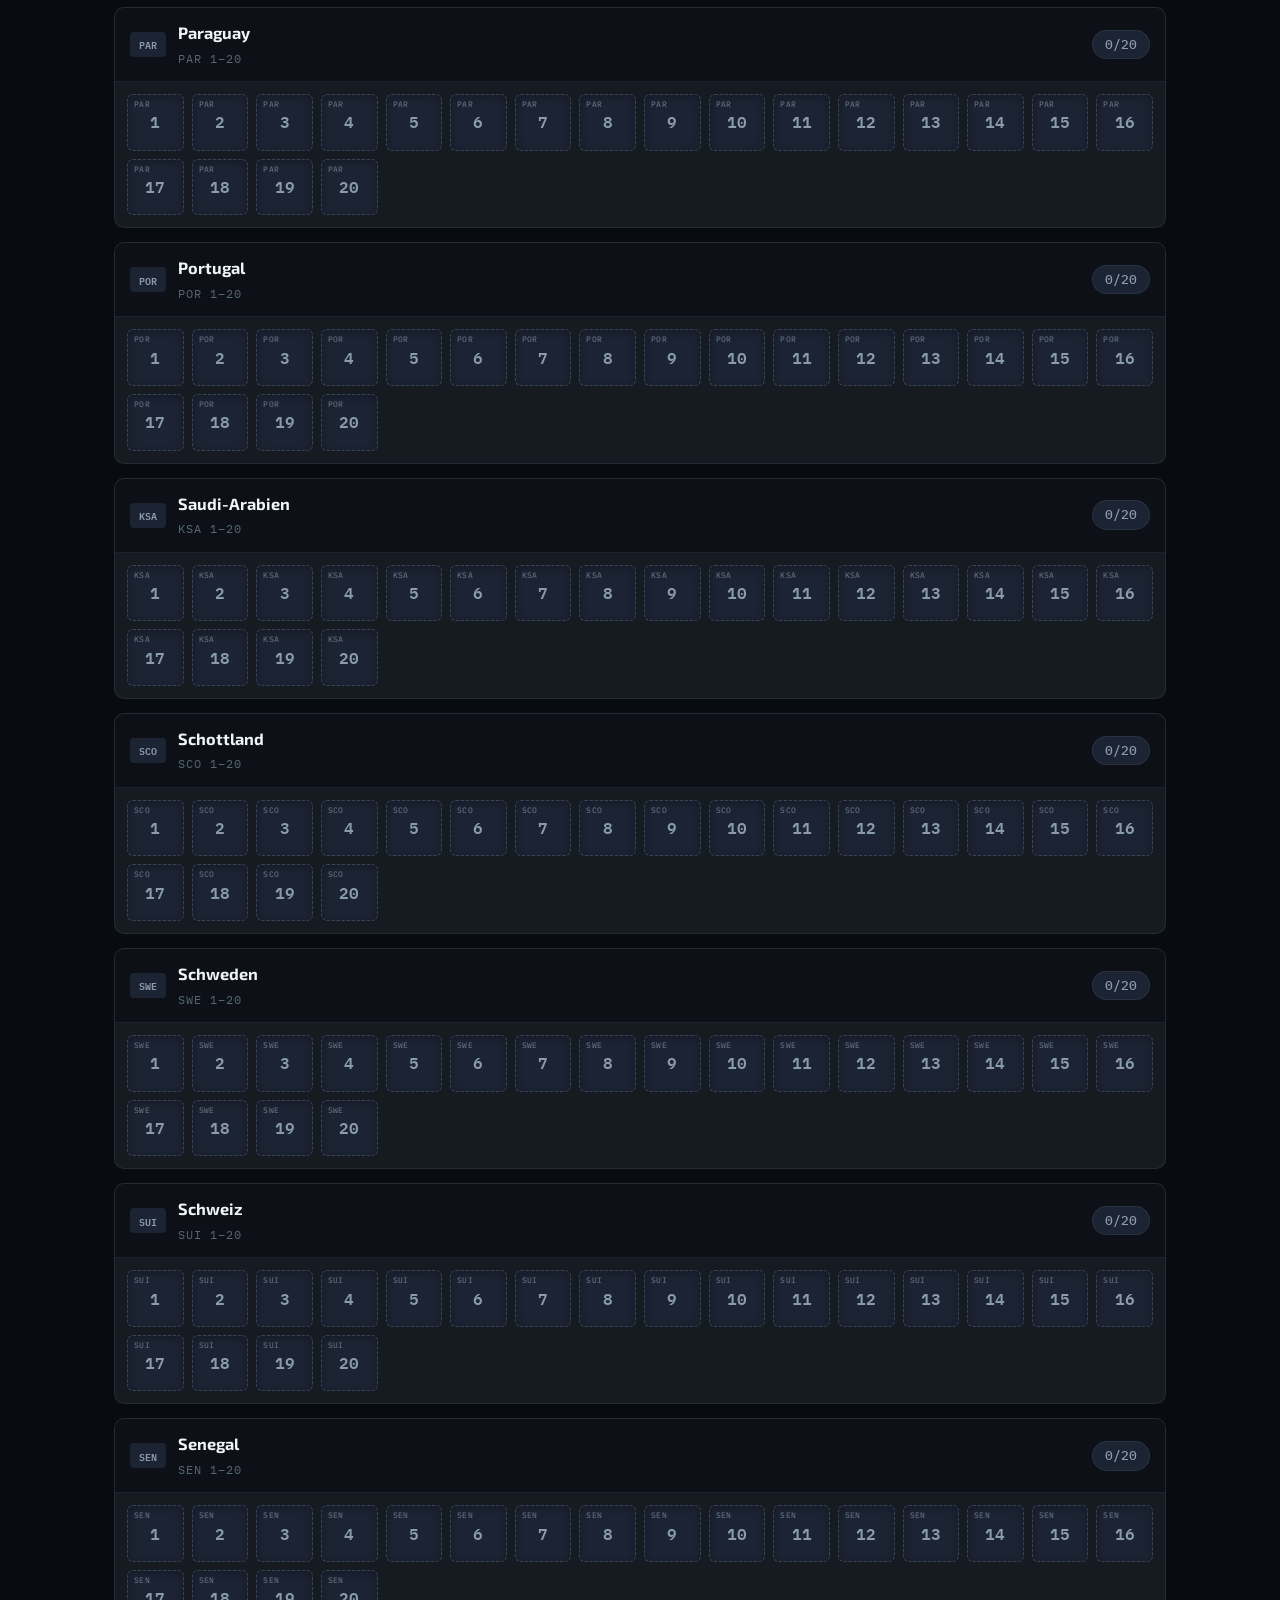
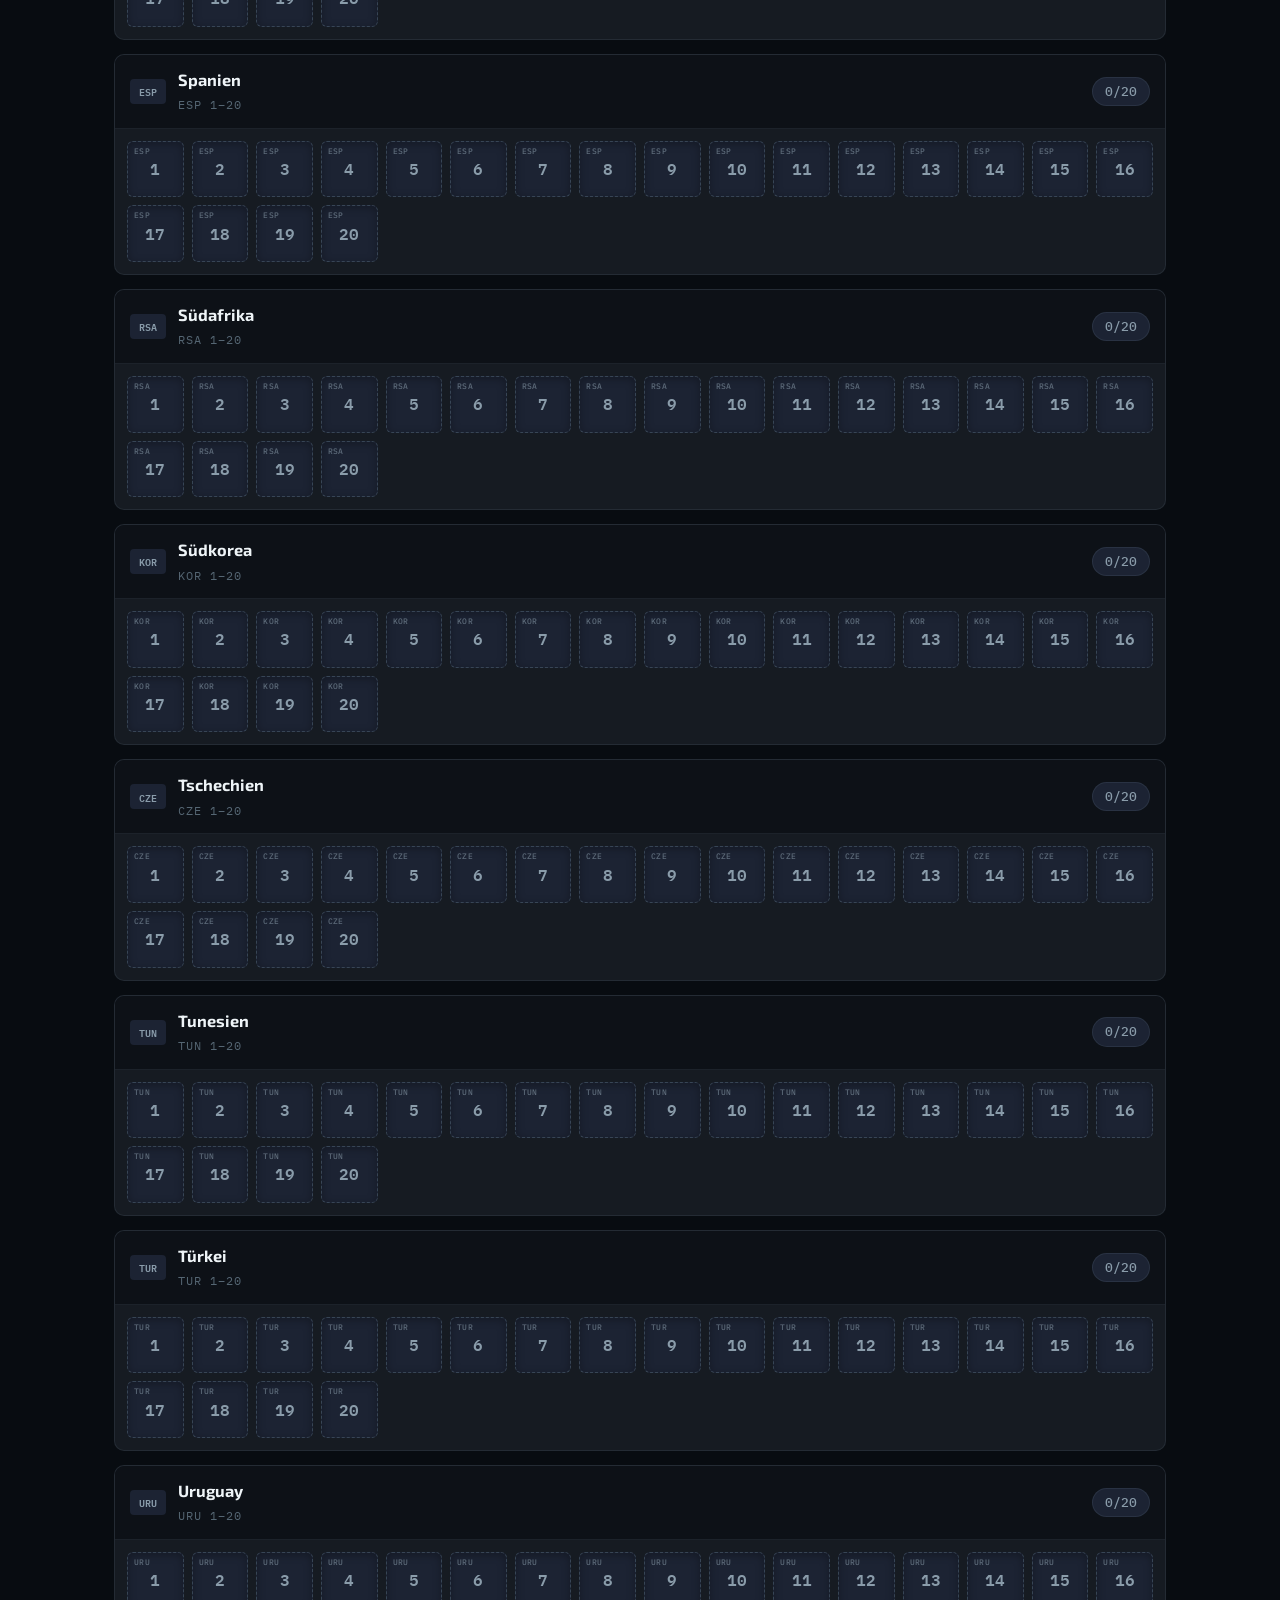
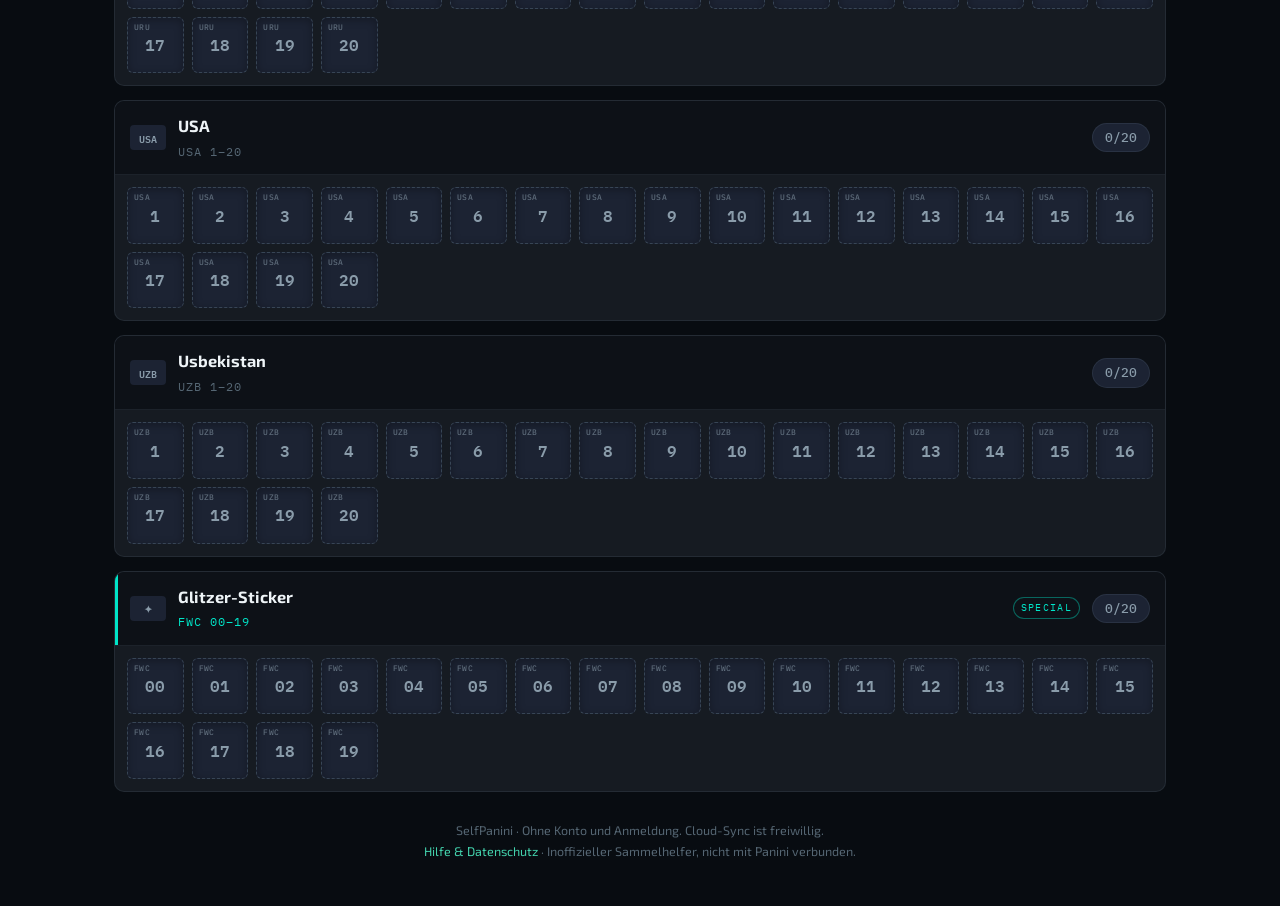
==== commit c5c94311: "ux: Suchleiste bleibt beim Springen oben sichtbar (sticky) + kleines Tipp-Delay; Karten-Sprungabstan" ====
--- a/index.html
+++ b/index.html
@@ -61,7 +61,9 @@
     background:linear-gradient(90deg,var(--self-teal),var(--self-cyan));transition:width .4s var(--self-ease)}
 
   /* ---------- Toolbar ---------- */
-  .toolbar{display:flex;gap:8px;flex-wrap:wrap;align-items:center;margin:16px 0 6px}
+  .toolbar{display:flex;gap:8px;flex-wrap:wrap;align-items:center;
+    position:sticky;top:0;z-index:20;background:var(--self-bg-0);
+    padding:10px 0 8px;margin:0;border-bottom:1px solid var(--self-line)}
   .search{flex:1;min-width:170px;position:relative}
   .search input{width:100%;padding:12px 14px 12px 40px;border-radius:var(--self-radius-sm);
     border:1px solid var(--self-line-strong);font-size:1rem;background:var(--self-bg-2);
@@ -103,7 +105,7 @@
 
   /* ---------- Team-Karten ---------- */
   .team{background:var(--self-bg-2);border:1px solid var(--self-line);border-radius:var(--self-radius);
-    margin:14px 0;overflow:hidden;scroll-margin-top:150px;transition:box-shadow var(--self-dur) var(--self-ease)}
+    margin:14px 0;overflow:hidden;scroll-margin-top:var(--sticky-top,150px);transition:box-shadow var(--self-dur) var(--self-ease)}
   .team-head{display:flex;align-items:center;gap:12px;padding:13px 15px;cursor:pointer;
     background:var(--self-bg-1);border-bottom:1px solid var(--self-line);position:relative}
   .team-head::before{content:"";position:absolute;left:0;top:0;bottom:0;width:3px;background:transparent}
@@ -699,9 +701,15 @@
     refreshProgress();
   }
 
-  /* ---------- Suche ---------- */
+  /* ---------- Suche (kleines Delay; Suchleiste bleibt oben angeheftet sichtbar) ---------- */
+  var searchTimer=null;
   document.getElementById('search').addEventListener('input', function(e){
-    var q=e.target.value.trim().toLowerCase();
+    var val=e.target.value;
+    if(searchTimer) clearTimeout(searchTimer);
+    searchTimer=setTimeout(function(){ runSearch(val); }, 300);
+  });
+  function runSearch(val){
+    var q=(val||'').trim().toLowerCase();
     if(!q) return;
     var t=TEAMS.filter(function(x){return x.name.toLowerCase().indexOf(q)===0 || x.code.toLowerCase()===q;})[0];
     if(t){ document.getElementById('team-'+t.code).scrollIntoView({behavior:'smooth'}); return; }
@@ -712,7 +720,17 @@
       if(cell){ cell.scrollIntoView({behavior:'smooth',block:'center'});
         cell.animate([{boxShadow:'0 0 0 0 rgba(51,167,140,.8)'},{boxShadow:'0 0 0 10px rgba(51,167,140,0)'}],{duration:700}); }
     }
-  });
+  }
+  // Suchleiste unter der Fortschritts-Leiste anheften + Sprungabstand der Karten setzen
+  function syncStickyTop(){
+    var pb=document.querySelector('.progress-bar'), tb=document.querySelector('.toolbar');
+    if(!pb||!tb) return;
+    var ph=pb.offsetHeight;
+    tb.style.top=ph+'px';
+    document.documentElement.style.setProperty('--sticky-top',(ph+tb.offsetHeight+12)+'px');
+  }
+  window.addEventListener('resize', syncStickyTop);
+  window.addEventListener('orientationchange', syncStickyTop);
 
   /* ---------- Listen (fehlt / doppelt) ---------- */
   function missingList(){ var out=[]; ORDER.forEach(function(id){ if(countOf(id)===0) out.push(labelFor(id)); }); return out; }
@@ -971,6 +989,9 @@
 
   /* ---------- Start ---------- */
   buildAll();
+  syncStickyTop();
+  if(document.fonts&&document.fonts.ready){ document.fonts.ready.then(syncStickyTop); }
+  setTimeout(syncStickyTop, 400);
   renderSyncUI();
   if(syncCode){ cloudPull(false); startPoll(); }
   document.addEventListener('visibilitychange', function(){ if(document.visibilityState==='visible' && syncCode) cloudPull(false); });
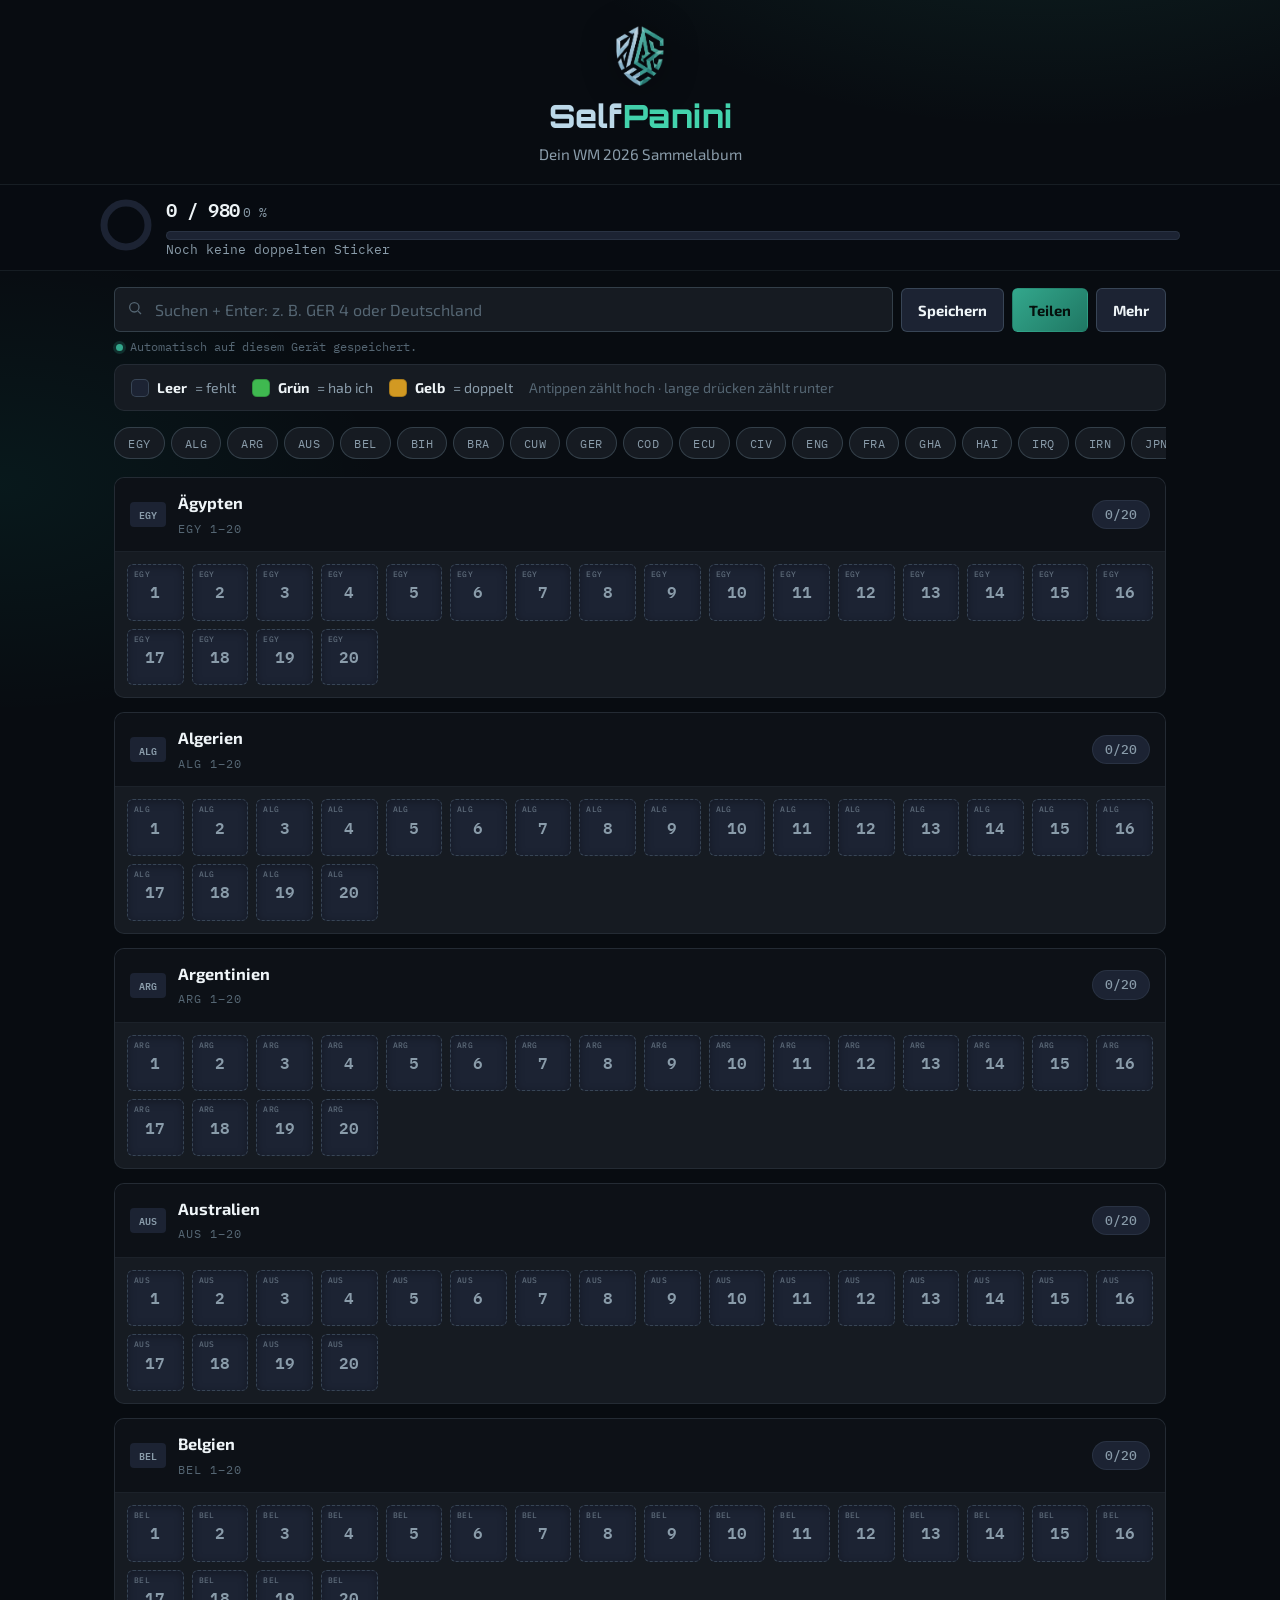
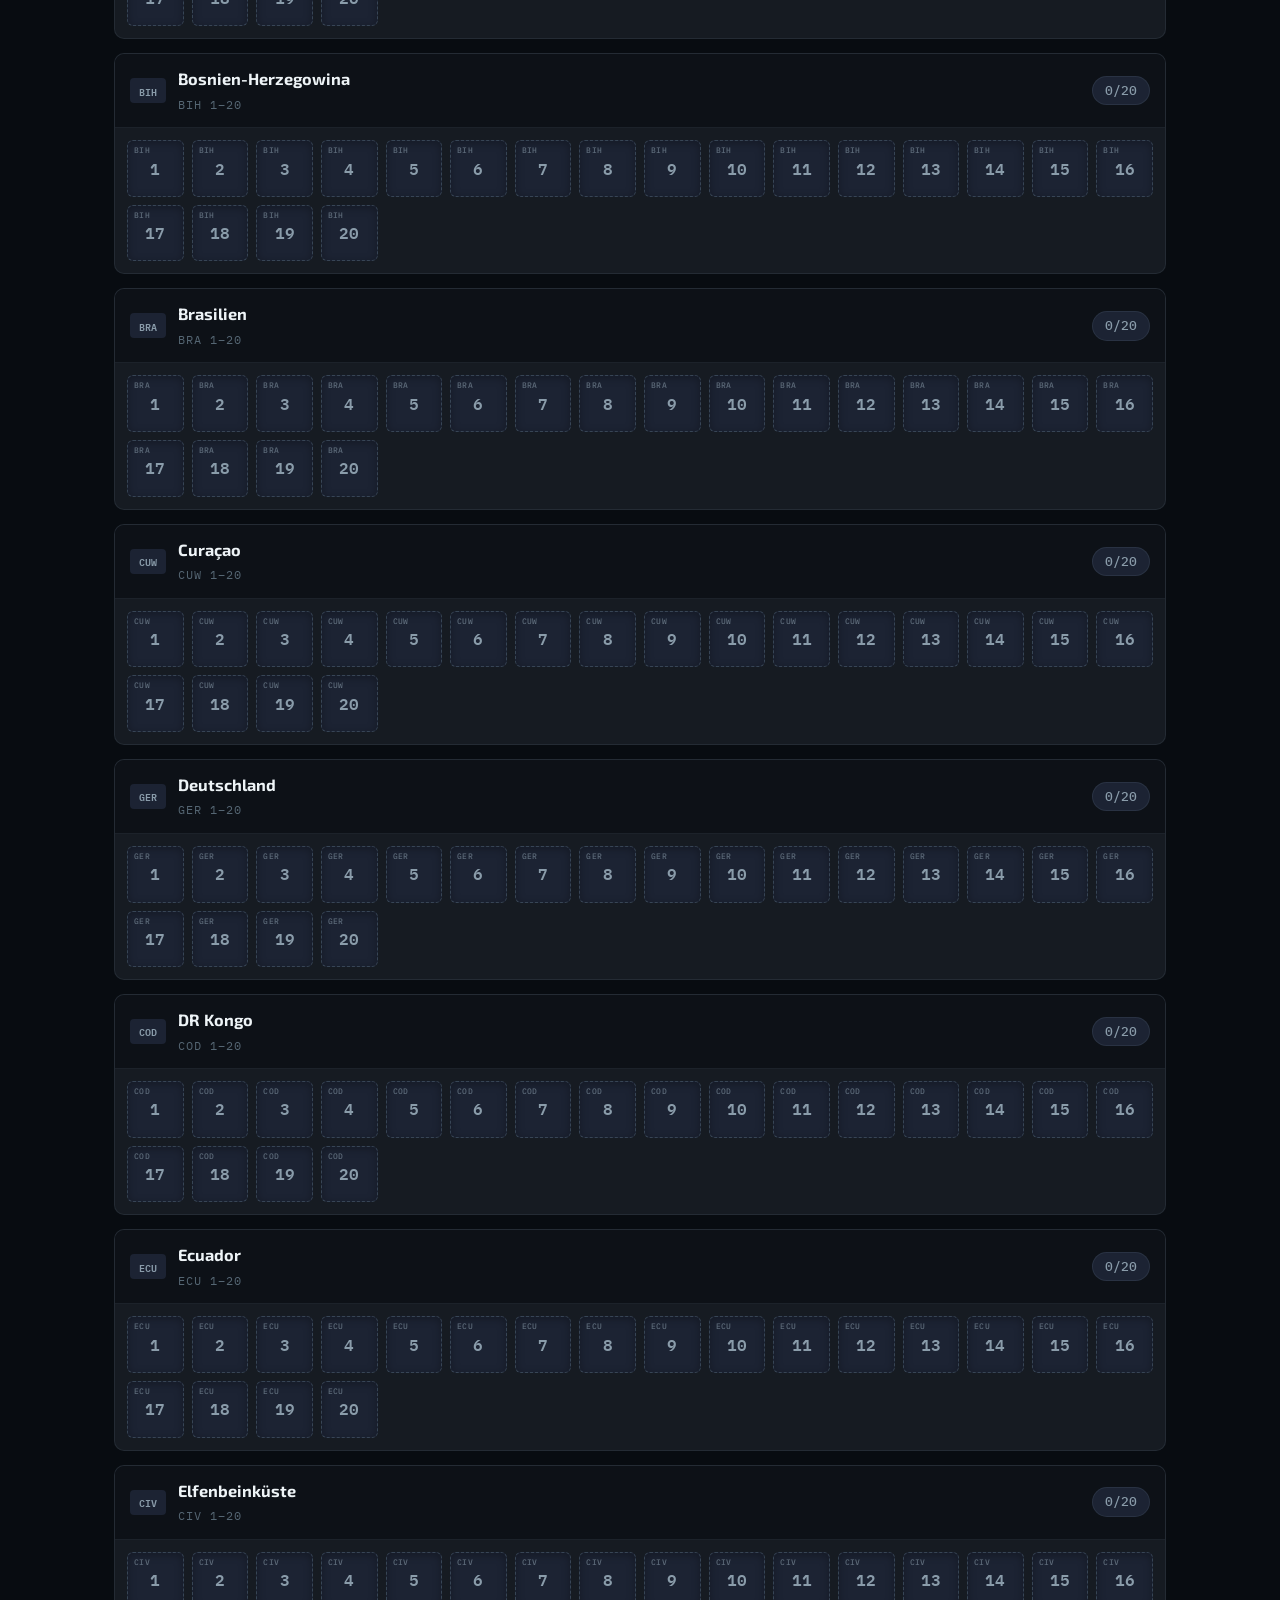
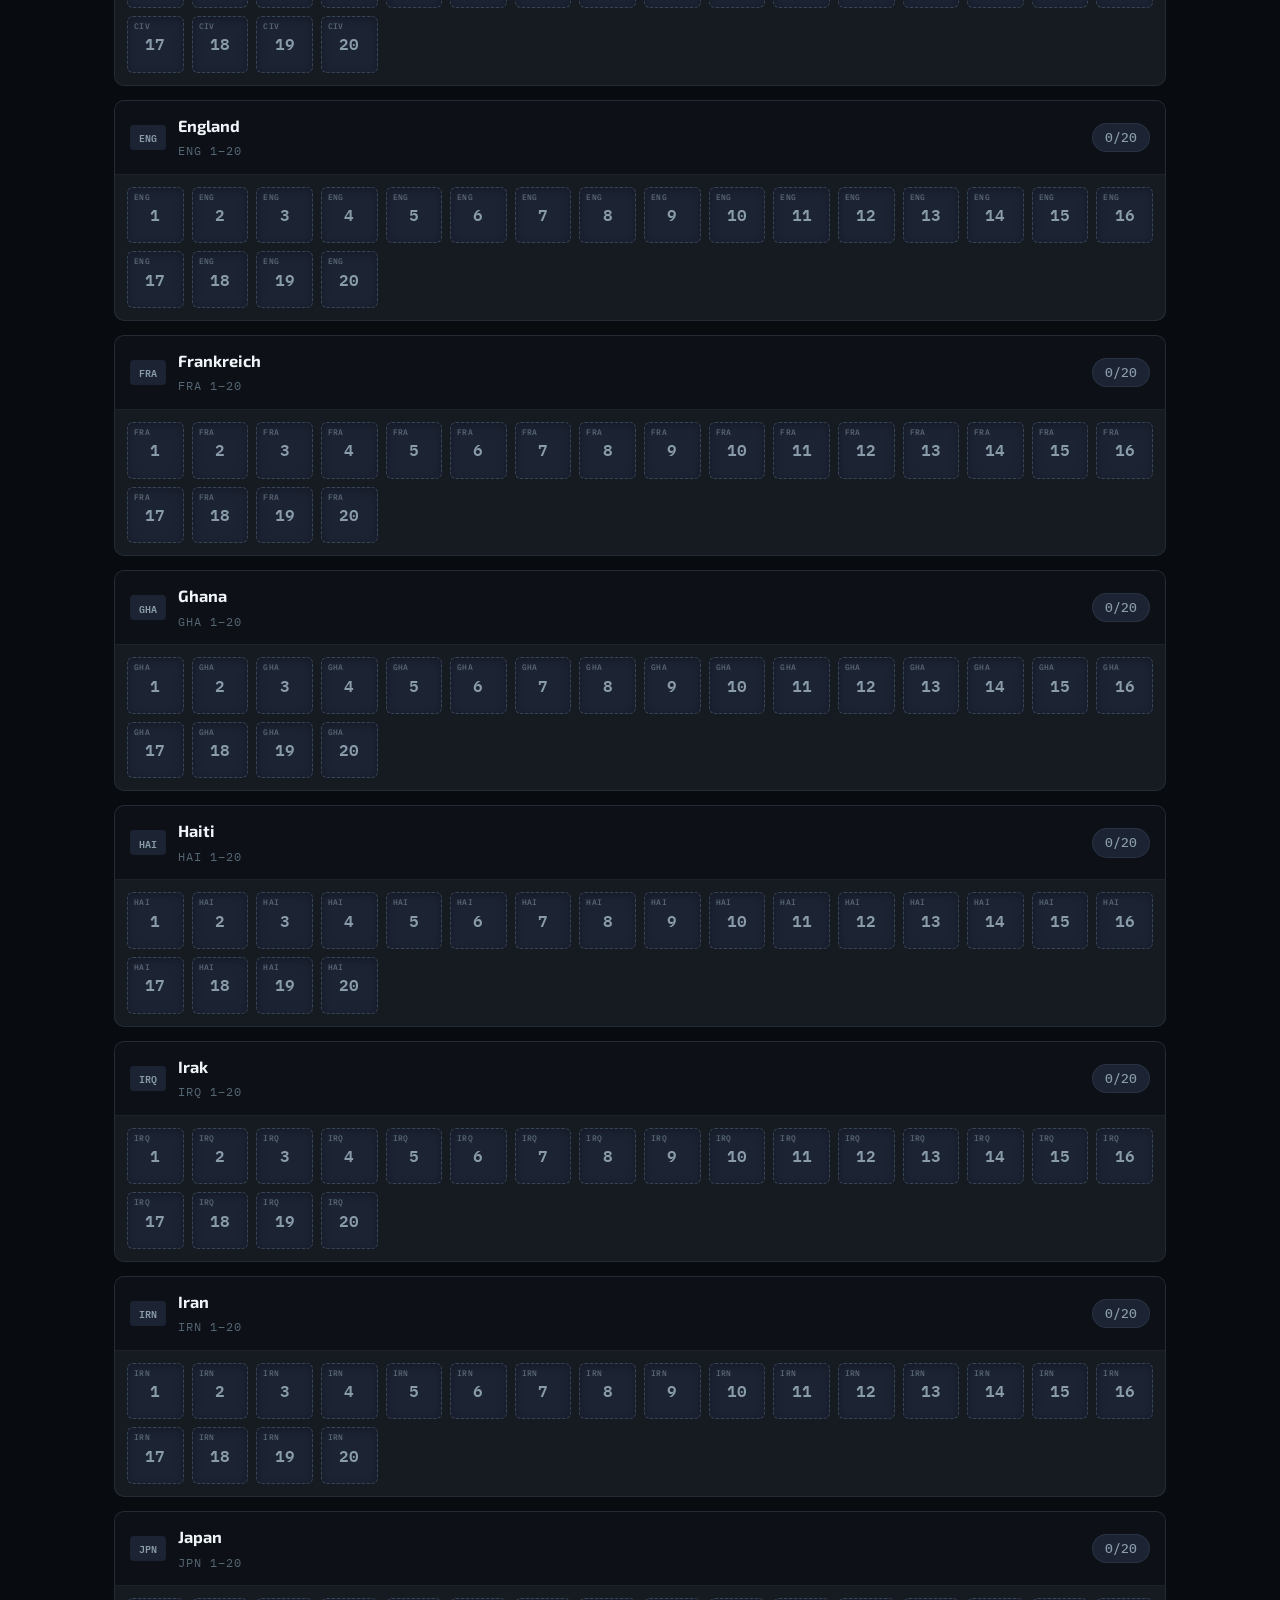
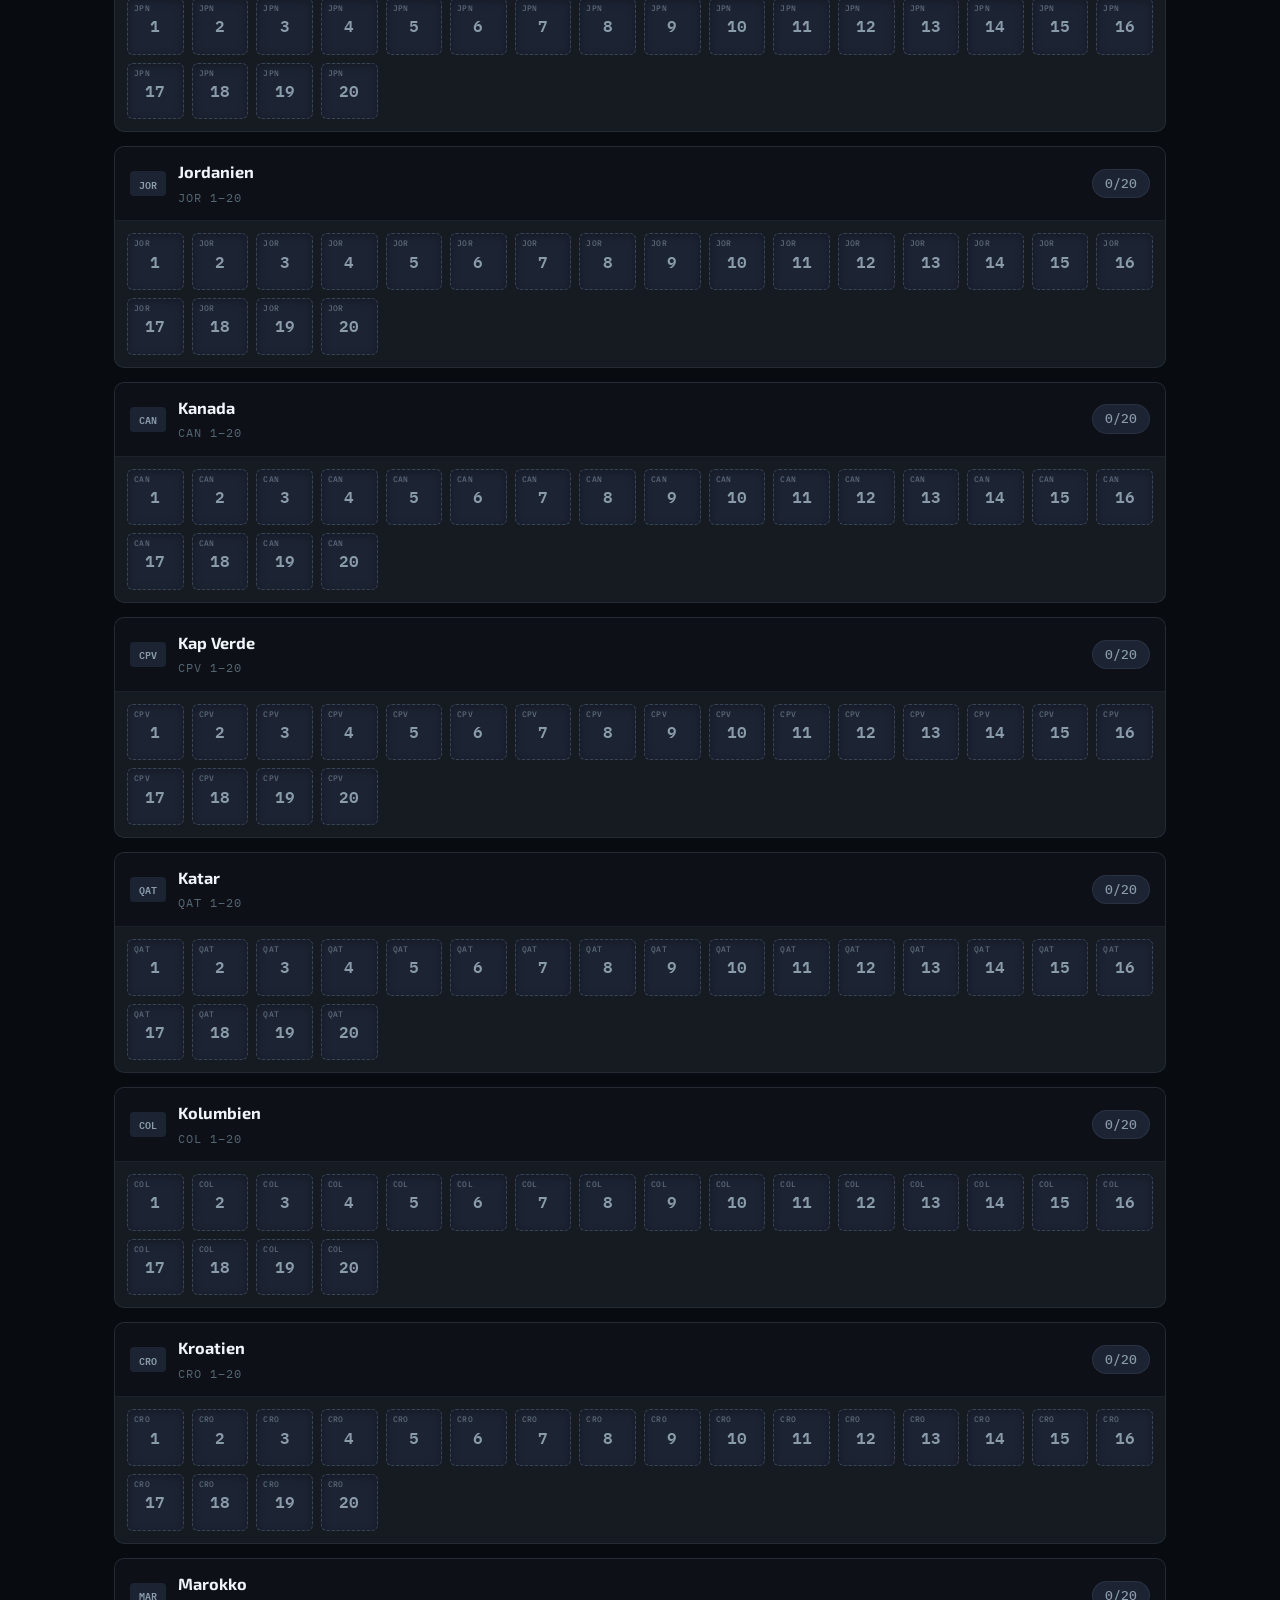
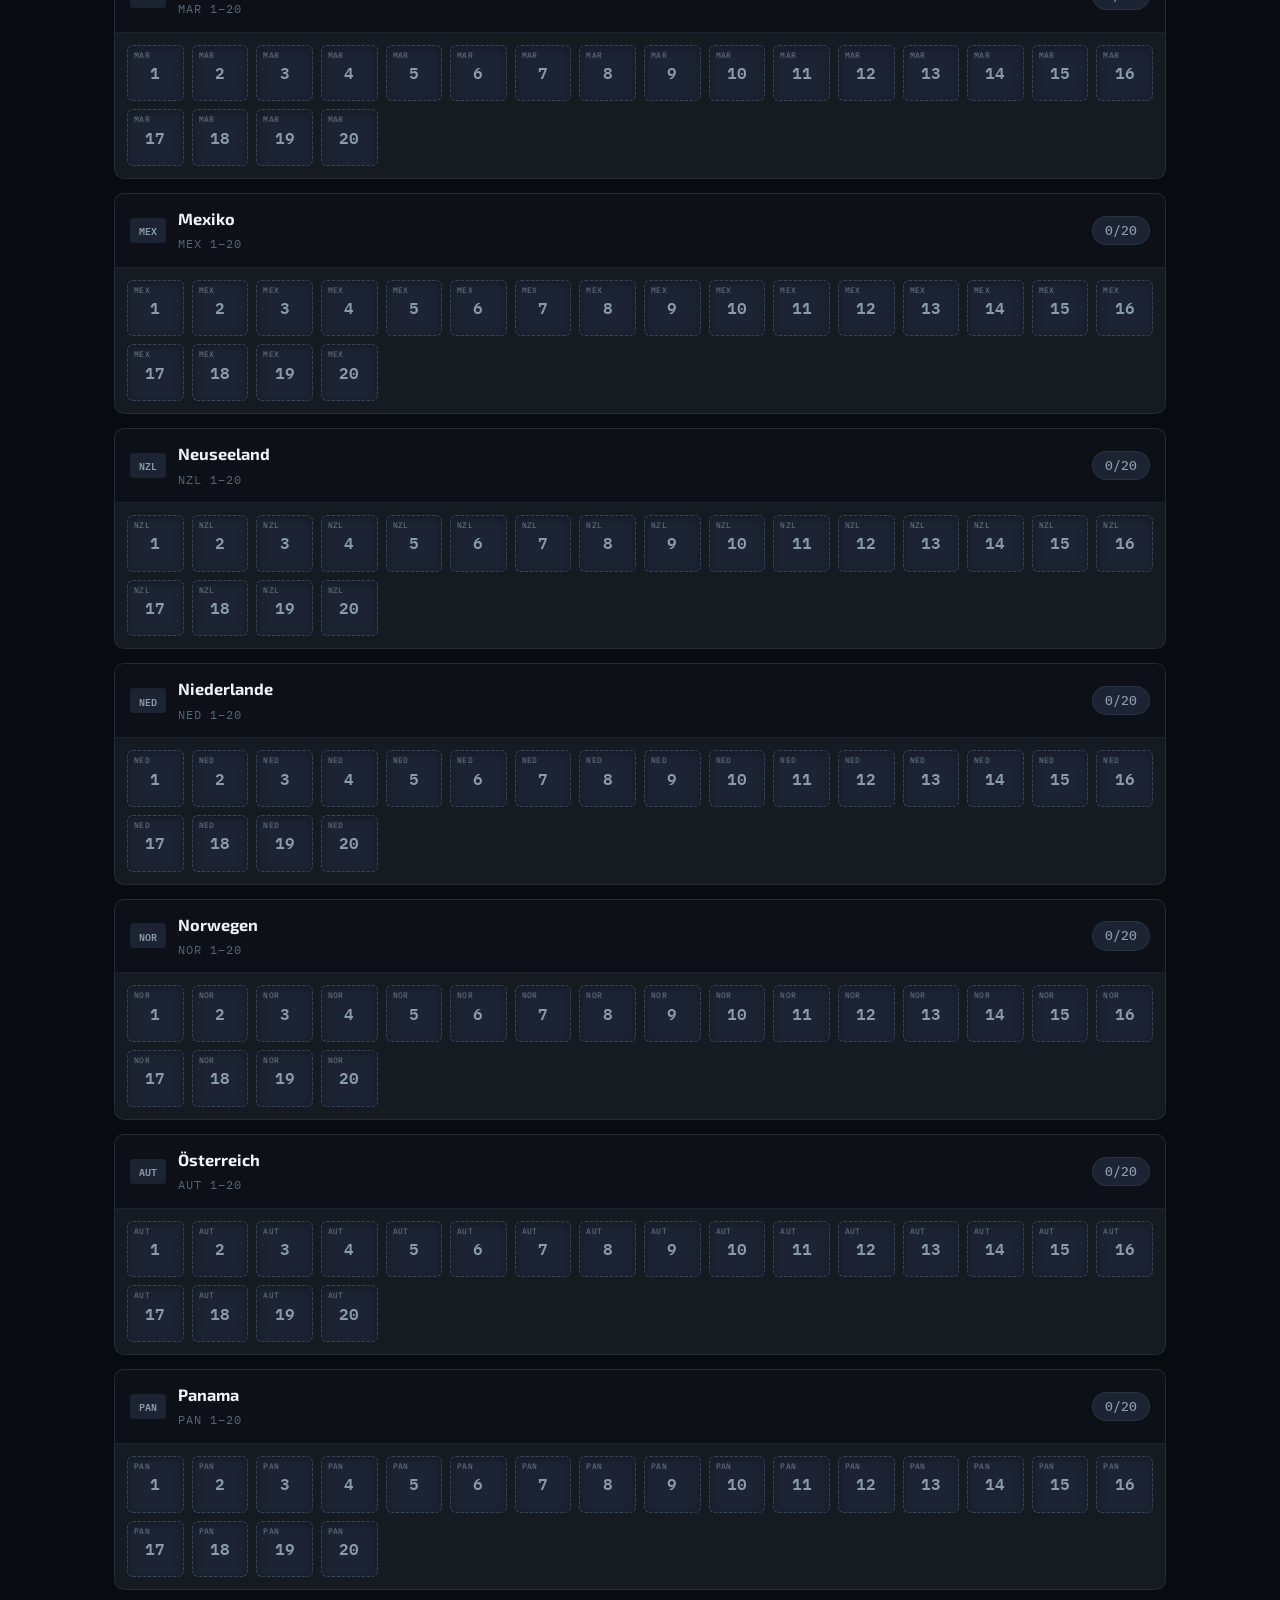
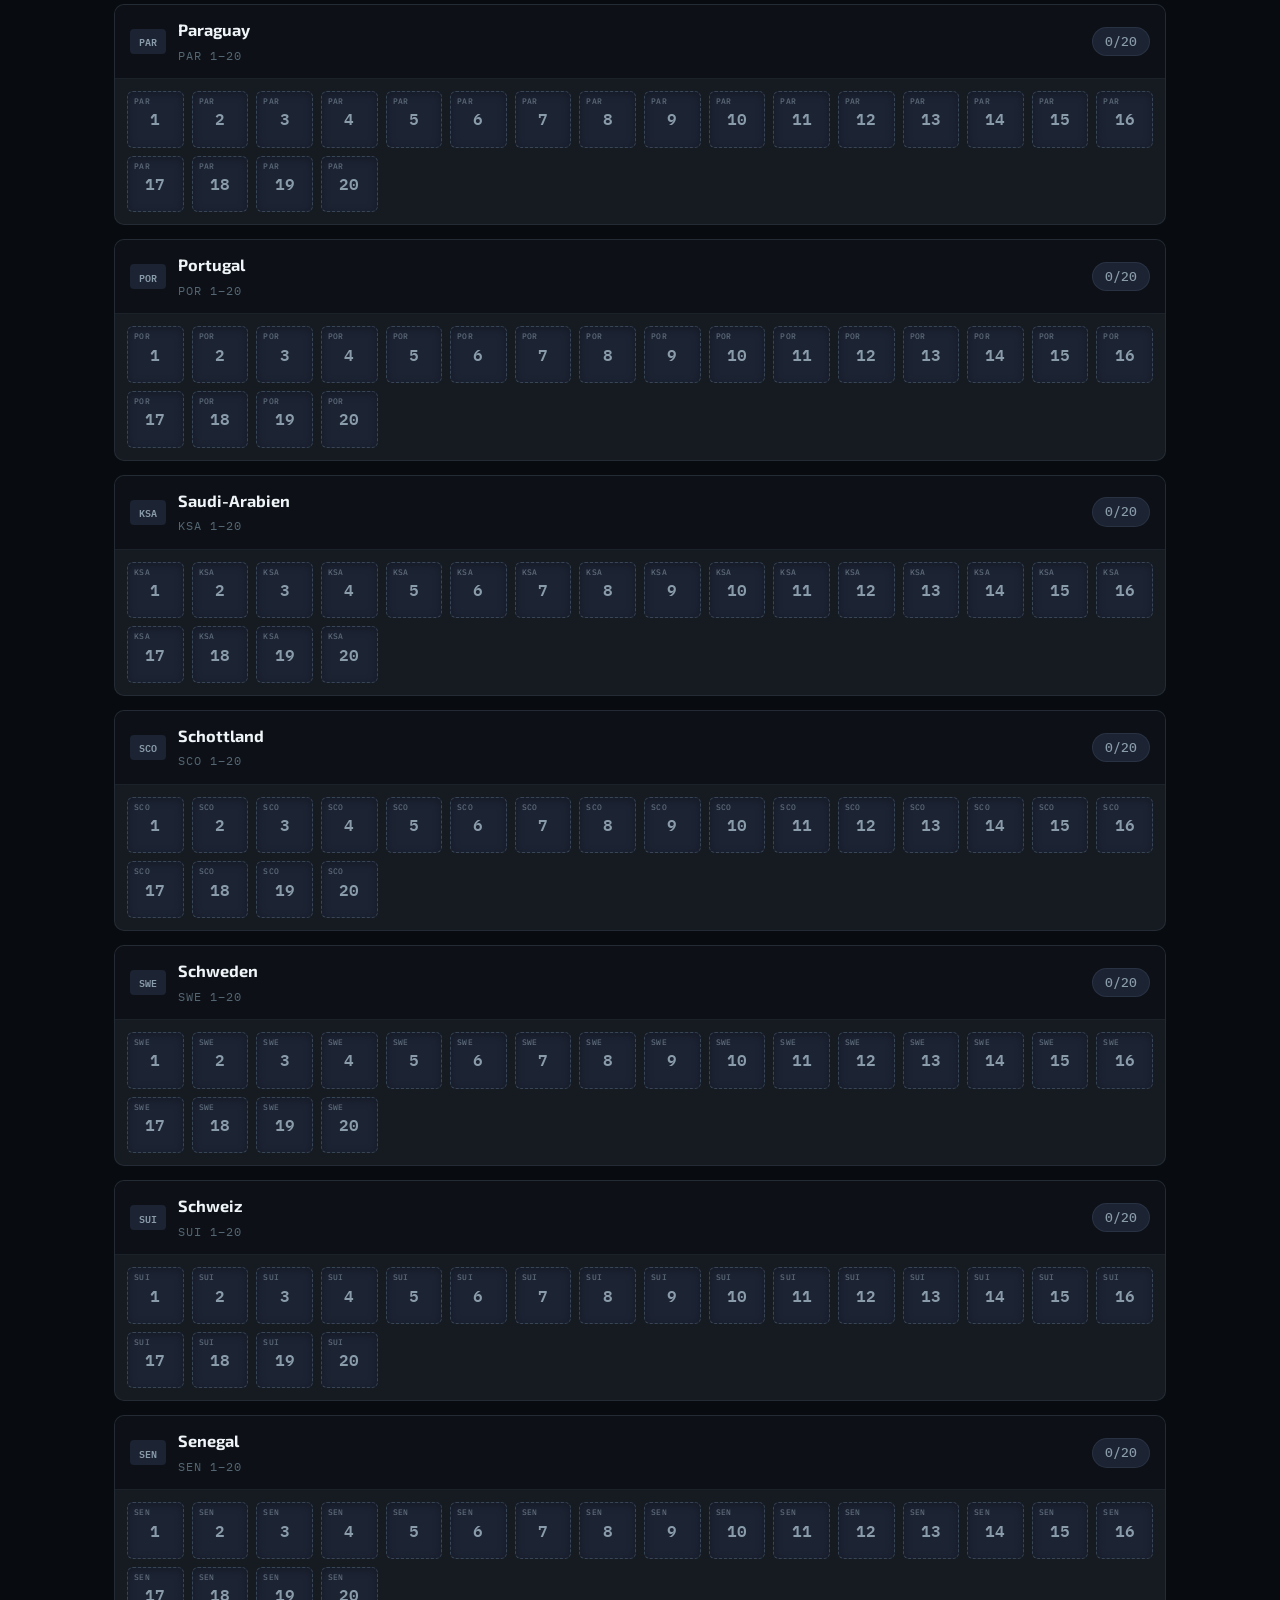
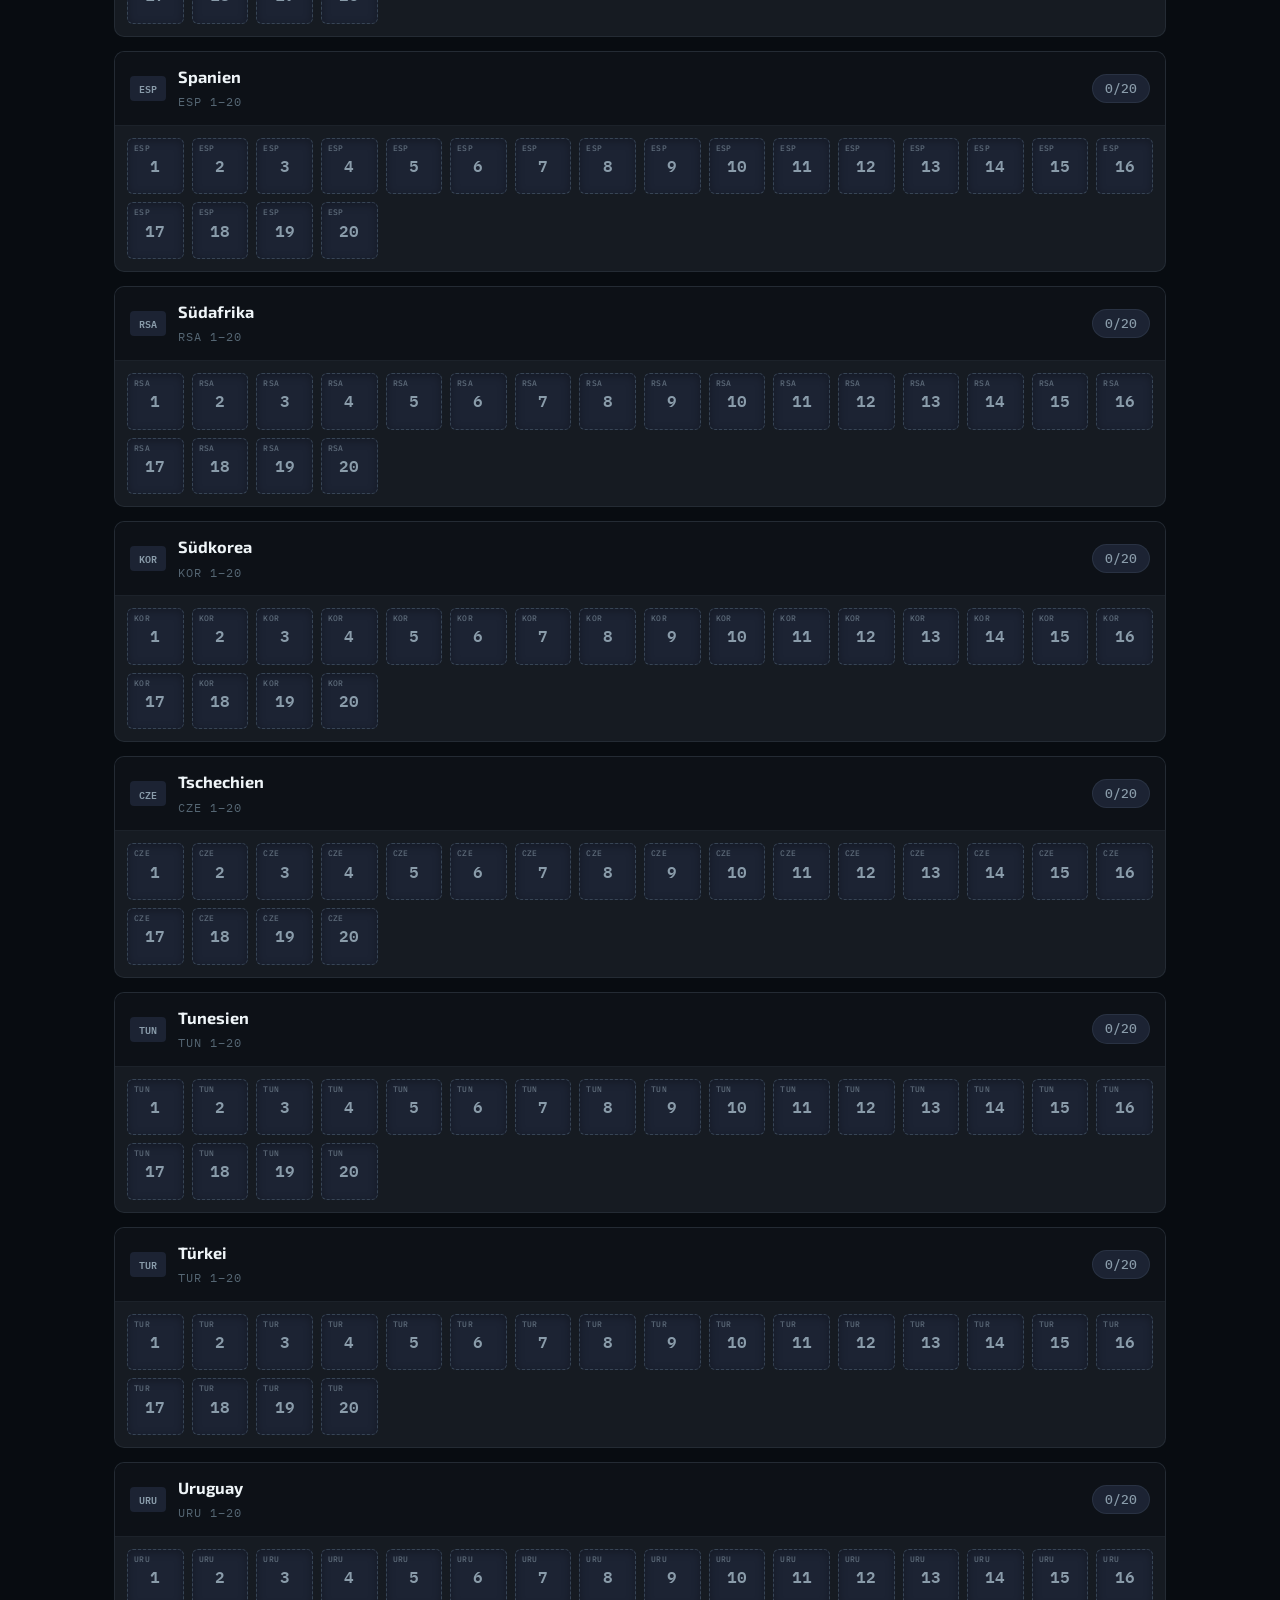
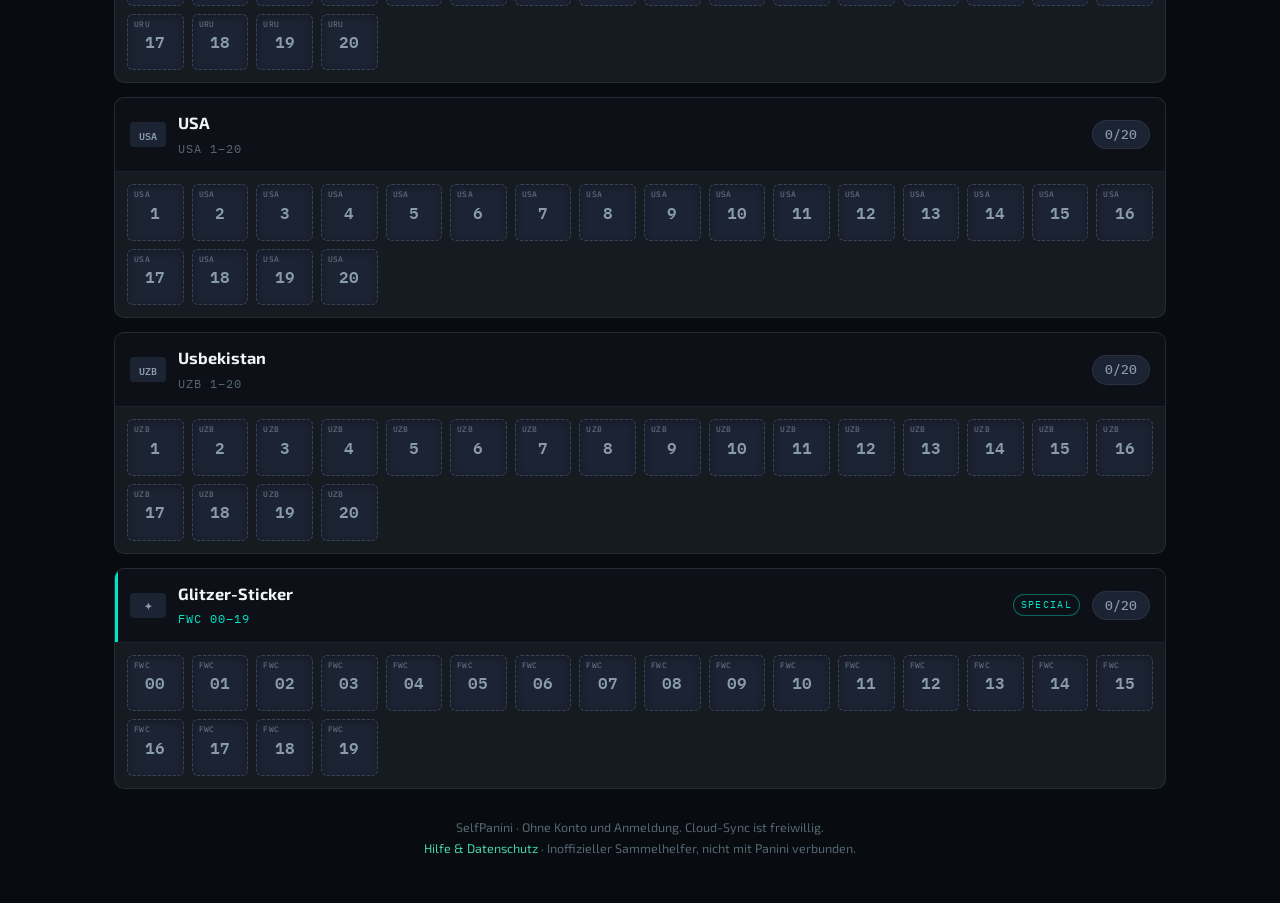
==== commit e2a06792: "ux: Suche springt erst bei Enter/Suchen statt beim Tippen (behebt Handy-Tastatur-Sprung); Sticky-Lei" ====
--- a/index.html
+++ b/index.html
@@ -61,9 +61,7 @@
     background:linear-gradient(90deg,var(--self-teal),var(--self-cyan));transition:width .4s var(--self-ease)}
 
   /* ---------- Toolbar ---------- */
-  .toolbar{display:flex;gap:8px;flex-wrap:wrap;align-items:center;
-    position:sticky;top:0;z-index:20;background:var(--self-bg-0);
-    padding:10px 0 8px;margin:0;border-bottom:1px solid var(--self-line)}
+  .toolbar{display:flex;gap:8px;flex-wrap:wrap;align-items:center;margin:16px 0 6px}
   .search{flex:1;min-width:170px;position:relative}
   .search input{width:100%;padding:12px 14px 12px 40px;border-radius:var(--self-radius-sm);
     border:1px solid var(--self-line-strong);font-size:1rem;background:var(--self-bg-2);
@@ -105,7 +103,7 @@
 
   /* ---------- Team-Karten ---------- */
   .team{background:var(--self-bg-2);border:1px solid var(--self-line);border-radius:var(--self-radius);
-    margin:14px 0;overflow:hidden;scroll-margin-top:var(--sticky-top,150px);transition:box-shadow var(--self-dur) var(--self-ease)}
+    margin:14px 0;overflow:hidden;scroll-margin-top:90px;transition:box-shadow var(--self-dur) var(--self-ease)}
   .team-head{display:flex;align-items:center;gap:12px;padding:13px 15px;cursor:pointer;
     background:var(--self-bg-1);border-bottom:1px solid var(--self-line);position:relative}
   .team-head::before{content:"";position:absolute;left:0;top:0;bottom:0;width:3px;background:transparent}
@@ -266,7 +264,7 @@
   <div class="toolbar">
     <div class="search">
       <svg width="16" height="16" viewBox="0 0 24 24" fill="none" stroke="currentColor" stroke-width="2"><circle cx="11" cy="11" r="7"/><path d="m21 21-4.3-4.3"/></svg>
-      <input id="search" type="search" inputmode="text" placeholder="Suchen: z. B. GER 4 oder Deutschland" />
+      <input id="search" type="search" inputmode="text" placeholder="Suchen + Enter: z. B. GER 4 oder Deutschland" />
     </div>
     <button class="btn btn-ghost" id="btnSave">Speichern</button>
     <button class="btn btn-primary" id="btnShare">Teilen</button>
@@ -701,13 +699,10 @@
     refreshProgress();
   }
 
-  /* ---------- Suche (kleines Delay; Suchleiste bleibt oben angeheftet sichtbar) ---------- */
-  var searchTimer=null;
-  document.getElementById('search').addEventListener('input', function(e){
-    var val=e.target.value;
-    if(searchTimer) clearTimeout(searchTimer);
-    searchTimer=setTimeout(function(){ runSearch(val); }, 300);
-  });
+  /* ---------- Suche: springt erst bei Enter/Suchen (beim Tippen bleibt das Suchfeld in Ruhe sichtbar) ---------- */
+  var searchEl=document.getElementById('search');
+  searchEl.addEventListener('keydown', function(e){ if(e.key==='Enter'){ e.preventDefault(); runSearch(searchEl.value); searchEl.blur(); } });
+  searchEl.addEventListener('search', function(){ runSearch(searchEl.value); searchEl.blur(); });
   function runSearch(val){
     var q=(val||'').trim().toLowerCase();
     if(!q) return;
@@ -721,16 +716,6 @@
         cell.animate([{boxShadow:'0 0 0 0 rgba(51,167,140,.8)'},{boxShadow:'0 0 0 10px rgba(51,167,140,0)'}],{duration:700}); }
     }
   }
-  // Suchleiste unter der Fortschritts-Leiste anheften + Sprungabstand der Karten setzen
-  function syncStickyTop(){
-    var pb=document.querySelector('.progress-bar'), tb=document.querySelector('.toolbar');
-    if(!pb||!tb) return;
-    var ph=pb.offsetHeight;
-    tb.style.top=ph+'px';
-    document.documentElement.style.setProperty('--sticky-top',(ph+tb.offsetHeight+12)+'px');
-  }
-  window.addEventListener('resize', syncStickyTop);
-  window.addEventListener('orientationchange', syncStickyTop);
 
   /* ---------- Listen (fehlt / doppelt) ---------- */
   function missingList(){ var out=[]; ORDER.forEach(function(id){ if(countOf(id)===0) out.push(labelFor(id)); }); return out; }
@@ -989,9 +974,6 @@
 
   /* ---------- Start ---------- */
   buildAll();
-  syncStickyTop();
-  if(document.fonts&&document.fonts.ready){ document.fonts.ready.then(syncStickyTop); }
-  setTimeout(syncStickyTop, 400);
   renderSyncUI();
   if(syncCode){ cloudPull(false); startPoll(); }
   document.addEventListener('visibilitychange', function(){ if(document.visibilityState==='visible' && syncCode) cloudPull(false); });
